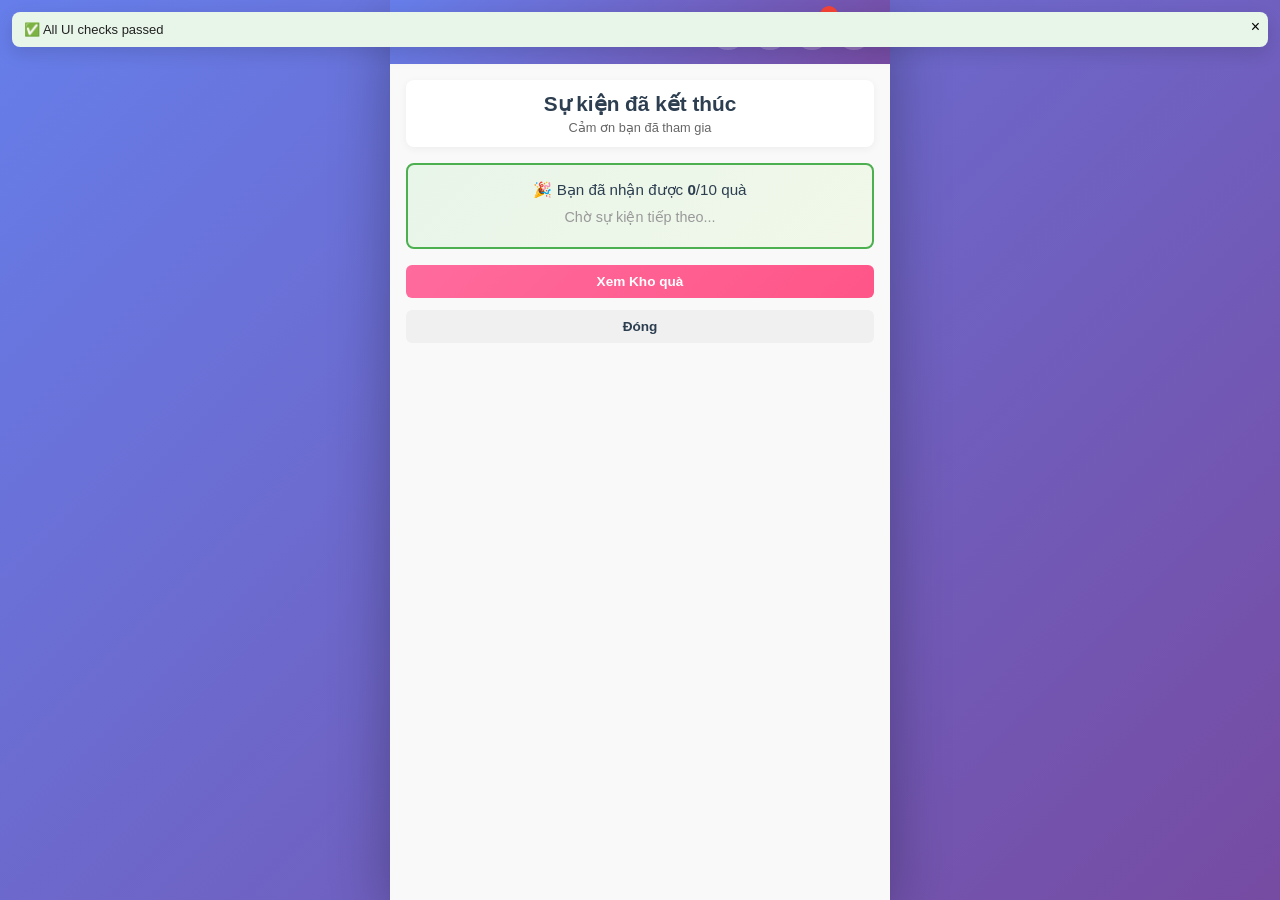
==== index.html @ 705e33f6 "Add files via upload" ====
<!DOCTYPE html>
<html lang="vi">
<head>
    <meta charset="UTF-8">
    <meta name="viewport" content="width=device-width, initial-scale=1.0">
    <title>Sự kiện Điểm danh 10 ngày</title>
    <link rel="stylesheet" href="styles.css">
</head>
<body>
    <div class="app">
        <!-- Header -->
        <header class="header">
            <div class="header-left">
                <h1 class="logo">Điểm danh</h1>
            </div>
            <div class="header-right">
                <button class="btn-icon" id="soundBtn" title="Âm thanh">🔊</button>
                <button class="btn-icon" id="rulesBtn" title="Thể lệ">ℹ️</button>
                <button class="btn-icon" id="inventoryBtn" title="Kho quà">🎁 <span class="badge" id="inventoryCount">0</span></button>
                <button class="btn-icon" id="exitBtn" title="Thoát">✕</button>
            </div>
        </header>

        <!-- Main Content -->
        <main class="main">
            <!-- State: Before Event Started -->
            <div id="beforeEventState" class="event-state hidden">
                <div class="event-header">
                    <h2>Sự kiện Điểm danh 10 ngày</h2>
                    <p>Sắp bắt đầu</p>
                </div>
                <div class="countdown-container">
                    <p class="countdown-label">Sắp bắt đầu sau</p>
                    <div class="countdown-timer" id="countdownBefore">
                        <span class="countdown-part">00</span>:<span class="countdown-part">00</span>:<span class="countdown-part">00</span>
                    </div>
                </div>
                <div class="event-locked">
                    <p>🔒 Sự kiện chưa bắt đầu</p>
                    <button class="btn-secondary" onclick="game.openModal('rulesModal')">Xem thể lệ</button>
                </div>
            </div>

            <!-- State: Event Active -->
            <div id="activeEventState" class="event-state">
                <div class="event-header">
                    <h2>Sự kiện Điểm danh 10 ngày</h2>
                    <p>Hãy điểm danh mỗi ngày</p>
                </div>

                <div class="streak-bar">
                    <span>🔥 Chuỗi liên tiếp: <strong id="streakCount">0</strong> ngày</span>
                </div>

                <div class="check-in-grid" id="checkInGrid">
                    <!-- Day boxes will be generated here -->
                </div>

                <div class="event-countdown">
                    <small>⏳ Sự kiện kết thúc sau: <span id="countdownActive">00:00:00</span></small>
                </div>
            </div>

            <!-- State: Event Ended -->
            <div id="endedEventState" class="event-state hidden">
                <div class="event-header">
                    <h2>Sự kiện đã kết thúc</h2>
                    <p>Cảm ơn bạn đã tham gia</p>
                </div>
                <div class="event-ended-info">
                    <p>🎉 Bạn đã nhận được <strong id="totalClaimed">0</strong>/10 quà</p>
                    <p id="nextEventMessage" style="margin-top: 10px; font-size: 0.9em; color: #999;">Chờ sự kiện tiếp theo...</p>
                </div>
                <div class="modal-actions">
                    <button class="btn-primary" onclick="game.openModal('inventoryModal')">Xem Kho quà</button>
                    <button class="btn-secondary" onclick="game.closeEvent()">Đóng</button>
                </div>
            </div>
        </main>
    </div>

    <!-- Pop-up: Rules / Thể lệ -->
    <div id="rulesModal" class="modal hidden">
        <div class="modal-overlay"></div>
        <div class="modal-content modal-large">
            <button class="modal-close" onclick="game.closeModal('rulesModal')">×</button>
            
            <div class="modal-body">
                <h3>Cách chơi</h3>
                
                <div class="rules-content">
                    <div class="rule-item">
                        <strong>✓ Điểm danh mỗi ngày</strong>
                        <p>Vào lúc quy định, nhấn vào ô quà "Hôm nay" để nhận phần thưởng</p>
                    </div>
                    <div class="rule-item">
                        <strong>🔥 Duy trì chuỗi liên tiếp</strong>
                        <p>Điểm danh liên tiếp để mở khoá quà hôm sau và tăng chuỗi</p>
                    </div>
                    <div class="rule-item">
                        <strong>⭐ Mốc đặc biệt</strong>
                        <p>Ngày 3, 7, 10 có quà đặc biệt. Hãy không bỏ lỡ!</p>
                    </div>
                    <div class="rule-item">
                        <strong>🎁 Hoàn thành sự kiện</strong>
                        <p>Điểm danh đủ 10 ngày để nhận bonus cuối cùng</p>
                    </div>
                    <div class="rule-item">
                        <strong>⏰ Thời gian hợp lệ</strong>
                        <p>Sự kiện kéo dài từ <span id="eventStartTime">--:-- --</span> đến <span id="eventEndTime">--:-- --</span></p>
                    </div>
                </div>

                <div class="modal-actions">
                    <button class="btn-primary" onclick="game.closeModal('rulesModal')">Đóng</button>
                </div>
            </div>
        </div>
    </div>

    <!-- Pop-up: Today's Reward / Quà hôm nay -->
    <div id="todayRewardModal" class="modal hidden">
        <div class="modal-overlay"></div>
        <div class="modal-content">
            <button class="modal-close" onclick="game.closeModal('todayRewardModal')">×</button>
            
            <div class="modal-body">
                <div class="event-banner">Sự kiện Điểm danh 10 ngày</div>
                
                <div class="reward-display">
                    <div class="reward-icon" id="todayRewardIcon">🎁</div>
                    <h3 id="todayRewardName">Quà hôm nay</h3>
                </div>

                <div class="streak-info-modal">
                    <div class="streak-item">
                        <span class="label">Ngày</span>
                        <span class="value" id="modalDayNumber">1</span>/10
                    </div>
                    <div class="streak-item">
                        <span class="label">Chuỗi liên tiếp</span>
                        <span class="value" id="modalStreakDays">0</span> ngày
                    </div>
                </div>

                <p class="reward-hint" id="rewardHint"></p>

                <div class="modal-actions">
                    <button class="btn-primary" id="claimBtn" onclick="game.claimReward()">Nhận quà</button>
                    <button class="btn-secondary" onclick="game.openInventory()">Xem Kho quà</button>
                </div>
            </div>
        </div>
    </div>

    <!-- Pop-up: Locked Day / Ngày khóa -->
    <div id="lockedModal" class="modal hidden">
        <div class="modal-overlay"></div>
        <div class="modal-content modal-small">
            <button class="modal-close" onclick="game.closeModal('lockedModal')">×</button>
            
            <div class="modal-body text-center">
                <div class="locked-icon">🔒</div>
                <h3>Chưa tới ngày</h3>
                <p id="lockedText">Quay lại vào ngày tiếp theo để nhận quà này.</p>
                
                <div class="reward-preview">
                    <p>Preview quà:</p>
                    <div style="font-size: 2em;" id="lockedRewardIcon">🎁</div>
                    <p id="lockedRewardName" style="margin-top: 5px;">---</p>
                </div>

                <div class="modal-actions">
                    <button class="btn-primary" onclick="game.closeModal('lockedModal')">Đóng</button>
                    <button class="btn-secondary" onclick="game.setReminder()">Bật nhắc nhở</button>
                </div>
            </div>
        </div>
    </div>

    <!-- Pop-up: Already Claimed / Đã nhận rồi -->
    <div id="alreadyClaimedModal" class="modal hidden">
        <div class="modal-overlay"></div>
        <div class="modal-content modal-small">
            <button class="modal-close" onclick="game.closeModal('alreadyClaimedModal')">×</button>
            
            <div class="modal-body text-center">
                <div class="success-icon">✓</div>
                <h3>Bạn đã nhận quà này rồi</h3>
                <p id="claimedText">Xem lại trong Kho quà hoặc quay lại điểm danh.</p>

                <div class="modal-actions">
                    <button class="btn-primary" onclick="game.openInventory()">Xem Kho quà</button>
                    <button class="btn-secondary" onclick="game.closeModal('alreadyClaimedModal')">Đóng</button>
                </div>
            </div>
        </div>
    </div>

    <!-- Pop-up: Confirmation / Chúc mừng -->
    <div id="confirmationModal" class="modal hidden">
        <div class="modal-overlay"></div>
        <div class="modal-content modal-small">
            <button class="modal-close" onclick="game.closeModal('confirmationModal')">×</button>
            
            <div class="modal-body text-center">
                <div class="success-icon">✓</div>
                <h3>Chúc mừng!</h3>
                <p>Bạn đã nhận <strong id="confirmRewardName">quà</strong></p>
                
                <div class="confirmation-details">
                    <p>🔥 Chuỗi hiện tại: <strong id="confirmStreakDays">0</strong> ngày</p>
                    <p id="confirmRemaining" style="margin-top: 8px; font-size: 0.9em; color: #666;"></p>
                </div>

                <div class="modal-actions">
                    <button class="btn-primary" onclick="game.closeModal('confirmationModal')">OK</button>
                    <button class="btn-secondary" onclick="game.openInventory()">Xem Kho quà</button>
                </div>
            </div>
        </div>
    </div>

    <!-- Pop-up: Error / Lỗi -->
    <div id="errorModal" class="modal hidden">
        <div class="modal-overlay"></div>
        <div class="modal-content modal-small">
            <button class="modal-close" onclick="game.closeModal('errorModal')">×</button>
            
            <div class="modal-body text-center">
                <div class="error-icon">⚠️</div>
                <h3 id="errorTitle">Lỗi</h3>
                <p id="errorMessage">Đã xảy ra lỗi. Vui lòng thử lại.</p>

                <div class="modal-actions">
                    <button class="btn-primary" id="errorRetryBtn" onclick="game.retryLastAction()">Thử lại</button>
                    <button class="btn-secondary" onclick="game.closeModal('errorModal')">Đóng</button>
                </div>
            </div>
        </div>
    </div>

    <!-- Pop-up: Inventory / Kho quà -->
    <div id="inventoryModal" class="modal hidden">
        <div class="modal-overlay"></div>
        <div class="modal-content modal-large">
            <button class="modal-close" onclick="game.closeModal('inventoryModal')">×</button>
            
            <div class="modal-body">
                <h3>Kho quà</h3>
                
                <div class="inventory-container" id="inventoryContainer">
                    <!-- Items will be generated here -->
                </div>

                <div class="modal-actions">
                    <button class="btn-primary" onclick="game.closeModal('inventoryModal')">Quay lại</button>
                </div>
            </div>
        </div>
    </div>

    <script src="script.js"></script>
</body>
</html>
---- styles.css ----
:root {
    --primary: #ff6b9d;
    --secondary: #ffc75f;
    --success: #4caf50;
    --error: #f44336;
    --dark: #2c3e50;
    --light: #ecf0f1;
    --border-radius: 8px;
    --transition: all 0.3s ease;
}

* {
    margin: 0;
    padding: 0;
    box-sizing: border-box;
}

html, body {
    width: 100%;
    height: 100%;
}

body {
    font-family: -apple-system, BlinkMacSystemFont, 'Segoe UI', Roboto, Oxygen, Ubuntu, Cantarell, sans-serif;
    background: linear-gradient(135deg, #667eea 0%, #764ba2 100%);
    display: flex;
    align-items: flex-start;
    justify-content: center;
    color: var(--dark);
    overflow-x: hidden;
}

.app {
    width: 100%;
    max-width: 100%;
    background: white;
    display: flex;
    flex-direction: column;
    min-height: 100vh;
}

/* ===== HEADER ===== */
.header {
    background: linear-gradient(135deg, #667eea 0%, #764ba2 100%);
    color: white;
    padding: 12px 12px;
    display: flex;
    justify-content: space-between;
    align-items: center;
    gap: 4px;
    flex-wrap: wrap;
}

.header-left h1 {
    font-size: 1.1em;
    font-weight: 700;
    white-space: nowrap;
}

.header-right {
    display: flex;
    gap: 6px;
    align-items: center;
}

.btn-icon {
    background: rgba(255, 255, 255, 0.2);
    border: none;
    color: white;
    width: 34px;
    height: 34px;
    border-radius: 50%;
    cursor: pointer;
    font-size: 0.9em;
    display: flex;
    align-items: center;
    justify-content: center;
    transition: var(--transition);
    position: relative;
    flex-shrink: 0;
}

.btn-icon:active {
    background: rgba(255, 255, 255, 0.35);
    transform: scale(0.95);
}

.badge {
    position: absolute;
    top: -8px;
    right: -8px;
    background: var(--error);
    color: white;
    border-radius: 50%;
    width: 18px;
    height: 18px;
    display: flex;
    align-items: center;
    justify-content: center;
    font-size: 0.6em;
    font-weight: bold;
}

/* ===== MAIN CONTENT ===== */
.main {
    flex: 1;
    padding: 12px 10px;
    overflow-y: auto;
    background: #f9f9f9;
}

.event-state {
    animation: slideIn 0.4s ease;
}

.event-state.hidden {
    display: none !important;
}

/* ===== EVENT HEADER ===== */
.event-header {
    text-align: center;
    margin-bottom: 12px;
    background: white;
    padding: 12px;
    border-radius: var(--border-radius);
    box-shadow: 0 2px 8px rgba(0, 0, 0, 0.05);
}

.event-header h2 {
    font-size: 1.15em;
    margin-bottom: 4px;
    color: var(--dark);
    font-weight: 700;
}

.event-header p {
    color: #666;
    font-size: 0.8em;
}

/* ===== COUNTDOWN ===== */
.countdown-container {
    background: linear-gradient(135deg, #667eea15, #764ba215);
    border-radius: var(--border-radius);
    padding: 16px 12px;
    margin: 12px 0;
    border: 1px solid rgba(102, 126, 234, 0.2);
}

.countdown-label {
    color: #666;
    margin-bottom: 6px;
    font-size: 0.8em;
    display: block;
}

.countdown-timer {
    font-size: 1.8em;
    font-weight: bold;
    color: var(--primary);
    letter-spacing: 2px;
    font-family: 'Courier New', monospace;
    text-align: center;
}

.countdown-part {
    display: inline-block;
    min-width: 1em;
}

.event-locked {
    background: #fffaee;
    border: 2px solid #ffb347;
    border-radius: var(--border-radius);
    padding: 14px;
    margin-top: 12px;
    text-align: center;
}

.event-locked p {
    margin-bottom: 8px;
    color: var(--dark);
    font-size: 0.9em;
    font-weight: 500;
}

/* ===== STREAK BAR ===== */
.streak-bar {
    background: linear-gradient(90deg, var(--secondary), #ffb347);
    color: white;
    padding: 10px 12px;
    border-radius: var(--border-radius);
    text-align: center;
    font-weight: 600;
    margin-bottom: 12px;
    font-size: 0.85em;
    box-shadow: 0 2px 8px rgba(255, 107, 157, 0.2);
}

.streak-bar span {
    display: block;
}

.streak-bar strong {
    font-size: 1.3em;
}

/* ===== CHECK-IN GRID ===== */
.check-in-grid {
    display: grid;
    grid-template-columns: repeat(5, 1fr);
    gap: 6px;
    margin-bottom: 12px;
    background: white;
    padding: 10px;
    border-radius: var(--border-radius);
    box-shadow: 0 2px 8px rgba(0, 0, 0, 0.05);
}

.day-box {
    aspect-ratio: 1;
    background: #f8f9fa;
    border: 2px solid #e9ecef;
    border-radius: 6px;
    display: flex;
    align-items: center;
    justify-content: center;
    flex-direction: column;
    cursor: pointer;
    transition: var(--transition);
    position: relative;
    font-size: 1.3em;
    min-height: 50px;
}

.day-box:active:not(.locked) {
    transform: scale(0.95);
    background-color: #f0f0f0;
}

.day-box.locked {
    opacity: 0.5;
    cursor: not-allowed;
    background: #f5f5f5;
}

.day-box.locked::before {
    content: '🔒';
    position: absolute;
    font-size: 0.9em;
    top: 2px;
    right: 2px;
}

.day-box.claimed {
    background: linear-gradient(135deg, #e8f5e9, #f1f8e9);
    border-color: var(--success);
}

.day-box.claimed::after {
    content: '✓';
    position: absolute;
    top: -6px;
    right: -6px;
    background: var(--success);
    color: white;
    width: 22px;
    height: 22px;
    border-radius: 50%;
    display: flex;
    align-items: center;
    justify-content: center;
    font-weight: bold;
    font-size: 0.9em;
    animation: successBounce 0.5s cubic-bezier(0.68, -0.55, 0.265, 1.55);
}

.day-box.today {
    background: linear-gradient(135deg, #fce7f3, #f0e7ff);
    border: 2px solid var(--primary);
    box-shadow: 0 0 15px rgba(255, 107, 157, 0.3);
    animation: todayPulse 2s ease-in-out infinite;
}

.day-box.milestone {
    border-color: var(--secondary);
}

.day-box.milestone::before {
    content: '⭐';
    position: absolute;
    top: -4px;
    left: -4px;
    font-size: 0.95em;
}

.day-label {
    font-size: 0.55em;
    color: #999;
    margin-top: 2px;
    font-weight: 600;
}

/* ===== EVENT COUNTDOWN ===== */
.event-countdown {
    text-align: center;
    color: var(--primary);
    font-weight: 600;
    margin-top: 8px;
    font-size: 0.8em;
    padding: 6px 8px;
    background: white;
    border-radius: var(--border-radius);
    box-shadow: 0 2px 4px rgba(0, 0, 0, 0.05);
}

/* ===== EVENT ENDED ===== */
.event-ended-info {
    background: linear-gradient(135deg, #e8f5e9, #f1f8e9);
    border: 2px solid var(--success);
    border-radius: var(--border-radius);
    padding: 16px;
    text-align: center;
    margin: 16px 0;
}

.event-ended-info p {
    font-size: 0.95em;
    color: var(--dark);
    margin-bottom: 6px;
}

/* ===== MODALS ===== */
.modal {
    position: fixed;
    top: 0;
    left: 0;
    width: 100%;
    height: 100%;
    display: flex;
    align-items: flex-end;
    justify-content: center;
    z-index: 1000;
}

.modal.hidden {
    display: none !important;
}

.modal-overlay {
    position: fixed;
    top: 0;
    left: 0;
    width: 100%;
    height: 100%;
    background: rgba(0, 0, 0, 0.5);
    cursor: pointer;
}

.modal-content {
    position: relative;
    background: white;
    border-radius: 16px 16px 0 0;
    max-height: 90vh;
    overflow-y: auto;
    animation: slideUp 0.3s ease;
    width: 100%;
    max-width: 100%;
}

.modal-content.modal-small {
    max-height: 80vh;
}

.modal-content.modal-large {
    max-height: 90vh;
}

.modal-close {
    position: absolute;
    top: 12px;
    right: 12px;
    background: rgba(0, 0, 0, 0.05);
    border: none;
    font-size: 1.4em;
    cursor: pointer;
    color: #999;
    width: 30px;
    height: 30px;
    display: flex;
    align-items: center;
    justify-content: center;
    transition: var(--transition);
    border-radius: 50%;
}

.modal-close:active {
    background: rgba(0, 0, 0, 0.15);
}

.modal-body {
    padding: 18px 14px 14px;
}

.event-banner {
    background: linear-gradient(135deg, #667eea, #764ba2);
    color: white;
    padding: 8px;
    border-radius: 6px;
    text-align: center;
    font-weight: 600;
    margin-bottom: 12px;
    font-size: 0.8em;
}

/* ===== REWARD DISPLAY ===== */
.reward-display {
    text-align: center;
    padding: 16px 0;
}

.reward-icon {
    font-size: 3em;
    margin-bottom: 8px;
    animation: popIn 0.5s cubic-bezier(0.68, -0.55, 0.265, 1.55);
}

.reward-display h3 {
    font-size: 1.1em;
    color: var(--dark);
    margin-bottom: 8px;
    font-weight: 700;
}

.reward-hint {
    font-size: 0.8em;
    color: #666;
    margin: 8px 0;
    line-height: 1.4;
}

/* ===== STREAK INFO MODAL ===== */
.streak-info-modal {
    display: grid;
    grid-template-columns: 1fr 1fr;
    gap: 8px;
    background: #f8f9fa;
    border-radius: var(--border-radius);
    padding: 12px;
    margin-bottom: 12px;
}

.streak-item {
    text-align: center;
}

.streak-item .label {
    display: block;
    color: #999;
    font-size: 0.75em;
    margin-bottom: 4px;
}

.streak-item .value {
    display: block;
    font-size: 1.3em;
    font-weight: bold;
    color: var(--primary);
}

/* ===== BUTTONS ===== */
.btn-primary, .btn-secondary {
    padding: 9px 14px;
    border: none;
    border-radius: 6px;
    font-size: 0.85em;
    font-weight: 600;
    cursor: pointer;
    transition: var(--transition);
    width: 100%;
}

.btn-primary {
    background: linear-gradient(135deg, var(--primary), #ff5588);
    color: white;
    margin-bottom: 6px;
}

.btn-primary:active:not(:disabled) {
    transform: scale(0.98);
}

.btn-primary:disabled {
    opacity: 0.6;
    cursor: not-allowed;
}

.btn-secondary {
    background: #f0f0f0;
    color: var(--dark);
}

.btn-secondary:active {
    background: #e0e0e0;
}

/* ===== MODAL ACTIONS ===== */
.modal-actions {
    display: flex;
    flex-direction: column;
    gap: 6px;
    margin-top: 12px;
}

.modal-actions button {
    width: 100%;
}

/* ===== ICONS ===== */
.success-icon, .error-icon, .locked-icon {
    font-size: 2.5em;
    margin-bottom: 8px;
    animation: popIn 0.5s cubic-bezier(0.68, -0.55, 0.265, 1.55);
}

.text-center {
    text-align: center;
}

/* ===== REWARD PREVIEW ===== */
.reward-preview {
    background: #f8f9fa;
    border-radius: var(--border-radius);
    padding: 12px;
    margin: 12px 0;
}

.reward-preview p {
    color: #666;
    font-size: 0.8em;
}

/* ===== CONFIRMATION ===== */
.confirmation-details {
    background: #f8f9fa;
    border-radius: var(--border-radius);
    padding: 10px;
    margin: 10px 0;
}

.confirmation-details p {
    margin: 4px 0;
    color: var(--dark);
    font-size: 0.9em;
}

/* ===== RULES ===== */
.rules-content {
    background: #f8f9fa;
    border-radius: var(--border-radius);
    padding: 12px;
    margin: 12px 0;
}

.rule-item {
    margin-bottom: 10px;
    padding-bottom: 8px;
    border-bottom: 1px solid #e9ecef;
}

.rule-item:last-child {
    margin-bottom: 0;
    border-bottom: none;
}

.rule-item strong {
    color: var(--primary);
    display: block;
    margin-bottom: 4px;
    font-size: 0.9em;
}

.rule-item p {
    font-size: 0.8em;
    color: #666;
    line-height: 1.4;
}

/* ===== INVENTORY ===== */
.inventory-container {
    background: #f8f9fa;
    border-radius: var(--border-radius);
    padding: 12px;
    min-height: 80px;
}

.inventory-empty {
    text-align: center;
    color: #999;
    padding: 20px 10px;
    font-size: 0.9em;
}

.inventory-list {
    display: flex;
    flex-direction: column;
    gap: 8px;
}

.inventory-item {
    background: white;
    border: 1px solid #e9ecef;
    border-radius: 6px;
    padding: 10px;
    display: flex;
    gap: 10px;
    align-items: center;
}

.inventory-item-icon {
    font-size: 1.8em;
    min-width: 36px;
    text-align: center;
}

.inventory-item-info {
    flex: 1;
    min-width: 0;
}

.inventory-item-name {
    font-weight: 600;
    color: var(--dark);
    margin-bottom: 2px;
    font-size: 0.9em;
}

.inventory-item-time {
    font-size: 0.75em;
    color: #999;
}

/* ===== ANIMATIONS ===== */
@keyframes slideIn {
    from {
        opacity: 0;
        transform: translateY(20px);
    }
    to {
        opacity: 1;
        transform: translateY(0);
    }
}

@keyframes slideUp {
    from {
        transform: translateY(100%);
    }
    to {
        transform: translateY(0);
    }
}

@keyframes popIn {
    0% {
        transform: scale(0.3) rotateZ(-45deg);
        opacity: 0;
    }
    50% {
        transform: scale(1.1);
    }
    100% {
        transform: scale(1) rotateZ(0);
        opacity: 1;
    }
}

@keyframes successBounce {
    0%, 100% {
        transform: scale(0);
    }
    50% {
        transform: scale(1.2);
    }
}

@keyframes todayPulse {
    0%, 100% {
        box-shadow: 0 0 15px rgba(255, 107, 157, 0.3);
    }
    50% {
        box-shadow: 0 0 25px rgba(255, 107, 157, 0.6);
    }
}

/* ===== TABLET & DESKTOP ===== */
@media (min-width: 600px) {
    .modal-content {
        border-radius: 16px;
        max-width: 90%;
        align-self: center;
    }

    .modal {
        align-items: center;
    }
}

@media (min-width: 768px) {
    .app {
        max-width: 500px;
        border-radius: 20px;
        box-shadow: 0 20px 60px rgba(0, 0, 0, 0.3);
    }

    body {
        align-items: center;
    }

    .header {
        padding: 14px 18px;
    }

    .header-left h1 {
        font-size: 1.3em;
    }

    .btn-icon {
        width: 36px;
        height: 36px;
        font-size: 0.95em;
    }

    .main {
        padding: 16px;
    }

    .event-header {
        margin-bottom: 16px;
    }

    .event-header h2 {
        font-size: 1.3em;
    }

    .countdown-container {
        padding: 20px 16px;
    }

    .countdown-timer {
        font-size: 2em;
    }

    .check-in-grid {
        gap: 10px;
        padding: 12px;
    }

    .day-box {
        font-size: 1.5em;
    }
}
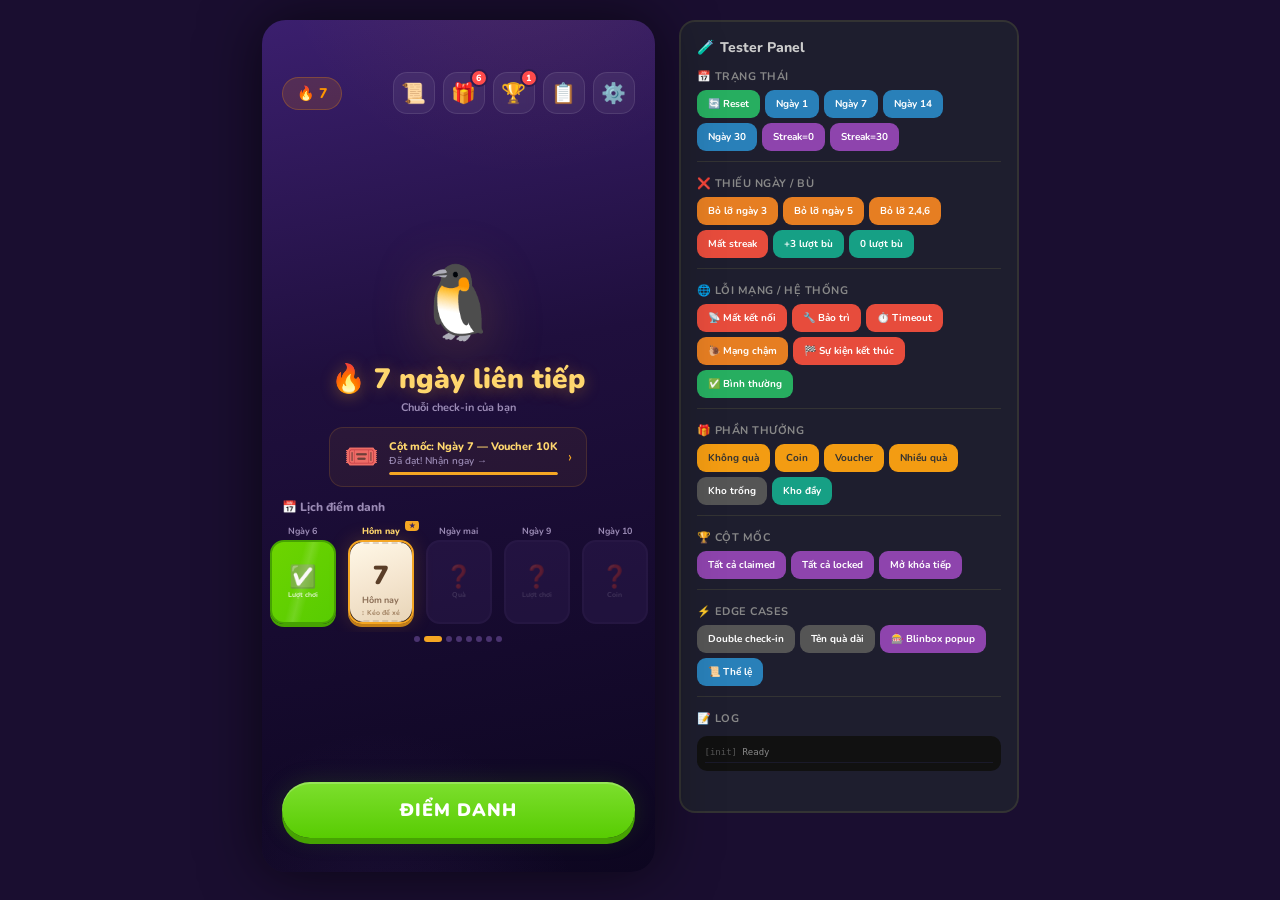
==== commit cc5c9767: "Update index.html" ====
--- a/index.html
+++ b/index.html
@@ -1,265 +1,678 @@
 <!DOCTYPE html>
 <html lang="vi">
 <head>
-    <meta charset="UTF-8">
-    <meta name="viewport" content="width=device-width, initial-scale=1.0">
-    <title>Sự kiện Điểm danh 10 ngày</title>
-    <link rel="stylesheet" href="styles.css">
+<meta charset="UTF-8">
+<meta name="viewport" content="width=device-width, initial-scale=1.0, maximum-scale=1.0, user-scalable=no">
+<title>LynkiD - Daily Check-in</title>
+<style>
+@import url('https://fonts.googleapis.com/css2?family=Nunito:wght@400;600;700;800;900&display=swap');
+*{margin:0;padding:0;box-sizing:border-box;}
+:root{
+  --gold:#F5A623;--gold-l:#FFD76E;--gold-d:#C47F17;
+  --pur:#7B4FBF;--pur-l:#A87FE0;--pur-d:#5A3590;
+  --grn:#58CC02;--grn-d:#46a302;
+  --red:#FF4B4B;--blu:#1CB0F6;--org:#FF9600;
+  --bg:#2D1B4E;--bg2:#3A2560;--bg3:#4A3370;
+  --cbg:#F0E6FF;--cbg2:#E8D8F8;
+  --td:#3A2560;--tl:#fff;--dim:#9B8BB5;
+}
+body{font-family:'Nunito',sans-serif;background:#1a0e30;color:var(--tl);overflow:auto;user-select:none;-webkit-user-select:none;}
+.layout{display:flex;gap:24px;padding:20px;justify-content:center;align-items:flex-start;min-height:100vh;}
+
+/* ===== PHONE ===== */
+.phone{width:393px;height:852px;flex-shrink:0;position:relative;overflow:hidden;display:flex;flex-direction:column;border-radius:24px;box-shadow:0 0 60px rgba(0,0,0,.6);}
+
+/* Animated BG */
+.phone-bg{position:absolute;inset:0;z-index:0;background:linear-gradient(170deg,#3b1f6e 0%,#1f0f3d 40%,#0d0620 100%);}
+.phone-bg::before{content:'';position:absolute;top:-40%;right:-30%;width:500px;height:500px;border-radius:50%;background:radial-gradient(circle,rgba(245,166,35,.08) 0%,transparent 70%);animation:bgOrb 8s ease-in-out infinite;}
+.phone-bg::after{content:'';position:absolute;bottom:-30%;left:-20%;width:400px;height:400px;border-radius:50%;background:radial-gradient(circle,rgba(123,79,191,.1) 0%,transparent 70%);animation:bgOrb 10s ease-in-out infinite reverse;}
+@keyframes bgOrb{0%,100%{transform:translate(0,0) scale(1);}50%{transform:translate(30px,-20px) scale(1.1);}}
+.bg-stars{position:absolute;inset:0;pointer-events:none;overflow:hidden;}
+.bg-star{position:absolute;width:3px;height:3px;border-radius:50%;background:#fff;opacity:0;animation:twinkle 3s ease-in-out infinite;}
+@keyframes twinkle{0%,100%{opacity:0;transform:scale(.5);}50%{opacity:.4;transform:scale(1);}}
+
+/* Header */
+.hdr{padding:52px 20px 10px;display:flex;align-items:center;justify-content:space-between;flex-shrink:0;position:relative;z-index:10;}
+.hdr-streak{display:flex;align-items:center;gap:5px;padding:6px 14px;border-radius:20px;font-weight:800;font-size:14px;background:rgba(255,150,0,.15);color:var(--org);border:1.5px solid rgba(255,150,0,.25);cursor:pointer;transition:transform .15s;}
+.hdr-streak:active{transform:scale(.9);}
+.hdr-icons{display:flex;gap:8px;}
+.hdr-ic{width:42px;height:42px;border-radius:14px;display:flex;align-items:center;justify-content:center;font-size:20px;cursor:pointer;position:relative;transition:transform .15s;background:rgba(255,255,255,.06);border:1.5px solid rgba(255,255,255,.1);backdrop-filter:blur(4px);}
+.hdr-ic:active{transform:scale(.85);}
+.hdr-ic .dot{position:absolute;top:-4px;right:-4px;min-width:18px;height:18px;border-radius:9px;background:var(--red);font-size:9px;font-weight:800;display:flex;align-items:center;justify-content:center;padding:0 4px;border:2px solid var(--bg);}
+
+/* Lobby */
+.lobby{flex:1;display:flex;flex-direction:column;align-items:center;position:relative;z-index:1;padding:0 0 4px;justify-content:center;}
+
+/* Mascot */
+.mascot-wrap{text-align:center;margin-bottom:8px;cursor:pointer;position:relative;}
+.mascot-wrap:active .mascot-ch{transform:scale(.88);}
+.mascot-ch{font-size:72px;transition:transform .2s;filter:drop-shadow(0 12px 30px rgba(245,166,35,.25));animation:mBob 3s ease-in-out infinite;}
+@keyframes mBob{0%,100%{transform:translateY(0) rotate(-1deg);}50%{transform:translateY(-10px) rotate(1deg);}}
+.mascot-ch.happy{animation:mHappy .6s ease-out!important;}
+@keyframes mHappy{0%{transform:scale(1);}30%{transform:scale(1.3) rotate(8deg);}60%{transform:scale(1.1) rotate(-4deg);}100%{transform:scale(1);}}
+.mascot-bub{position:absolute;top:-8px;right:-24px;background:#fff;color:var(--td);padding:6px 12px;border-radius:12px;font-size:11px;font-weight:700;box-shadow:0 4px 16px rgba(0,0,0,.2);opacity:0;transform:scale(.5) translateY(8px);transition:all .3s cubic-bezier(.34,1.56,.64,1);pointer-events:none;white-space:nowrap;}
+.mascot-bub.show{opacity:1;transform:scale(1) translateY(0);}
+.mascot-bub::after{content:'';position:absolute;bottom:-5px;left:18px;width:10px;height:10px;background:#fff;transform:rotate(45deg);border-radius:2px;}
+
+/* Streak display */
+.streak-display{text-align:center;margin-bottom:12px;}
+.streak-big{font-size:28px;font-weight:900;color:var(--gold-l);text-shadow:0 2px 16px rgba(245,166,35,.35);}
+.streak-sub{font-size:11px;color:var(--dim);font-weight:700;margin-top:2px;}
+
+/* Next milestone bar */
+.next-ms{margin:0 20px 12px;padding:10px 14px;border-radius:14px;display:flex;align-items:center;gap:10px;background:rgba(245,166,35,.06);border:1.5px solid rgba(245,166,35,.15);cursor:pointer;transition:all .2s;}
+.next-ms:active{transform:scale(.97);}
+.next-ms .nm-ic{font-size:28px;}
+.next-ms .nm-info{flex:1;}
+.next-ms .nm-t{font-size:11px;font-weight:800;color:var(--gold-l);}
+.next-ms .nm-s{font-size:10px;color:var(--dim);font-weight:600;}
+.next-ms .nm-bar{height:3px;background:var(--bg3);border-radius:3px;margin-top:4px;overflow:hidden;}
+.next-ms .nm-fill{height:100%;background:var(--gold);border-radius:3px;transition:width .5s;}
+.next-ms .nm-arr{font-size:16px;color:var(--gold);animation:arrP 1.5s ease-in-out infinite;}
+@keyframes arrP{0%,100%{transform:translateX(0);opacity:.5;}50%{transform:translateX(4px);opacity:1;}}
+
+/* ===== CALENDAR STRIP ===== */
+.strip-area{width:100%;flex-shrink:0;position:relative;z-index:1;}
+.strip-label{margin:0 20px 6px;font-size:12px;font-weight:800;color:var(--dim);display:flex;align-items:center;gap:6px;}
+.strip{display:flex;gap:6px;overflow-x:scroll;scroll-snap-type:x proximity;padding:4px 20px 8px;scrollbar-width:none;cursor:grab;}
+.strip:active{cursor:grabbing;}
+.strip::-webkit-scrollbar{display:none;}
+.strip-dots{display:flex;justify-content:center;gap:4px;margin:4px 0 0;}
+.s-dot{width:6px;height:6px;border-radius:50%;background:var(--bg3);transition:all .3s;}
+.s-dot.on{width:18px;border-radius:3px;background:var(--gold);}
+
+/* Day card */
+.dc{flex:0 0 72px;display:flex;flex-direction:column;align-items:center;position:relative;scroll-snap-align:center;transition:transform .15s;}
+.dc:active{transform:scale(.9);}
+.dc-lbl{font-size:9px;font-weight:700;color:var(--dim);margin-bottom:3px;}
+.dc-lbl.today{color:var(--gold-l);font-weight:800;}
+.dc-body{width:66px;height:84px;border-radius:14px;display:flex;flex-direction:column;align-items:center;justify-content:center;position:relative;overflow:hidden;transition:all .3s;}
+.dc-ico{font-size:22px;line-height:1;}
+.dc-rw{font-size:7px;font-weight:700;margin-top:2px;max-width:58px;text-align:center;white-space:nowrap;overflow:hidden;text-overflow:ellipsis;}
+.dc .ms-star{position:absolute;top:-5px;right:-2px;font-size:7px;background:var(--gold);color:var(--td);border-radius:4px;padding:1px 4px;font-weight:900;z-index:3;}
+
+/* States */
+.dc.checked .dc-body{background:linear-gradient(135deg,#6DD400,var(--grn));border:2.5px solid var(--grn-d);box-shadow:0 3px 0 var(--grn-d);}
+.dc.checked .dc-body::after{content:'';position:absolute;inset:0;background:linear-gradient(105deg,transparent 40%,rgba(255,255,255,.12) 50%,transparent 60%);animation:shim 3s ease-in-out infinite;}
+@keyframes shim{0%{transform:translateX(-100%);}100%{transform:translateX(100%);}}
+.dc.checked .dc-rw{color:rgba(255,255,255,.8);}
+
+.dc.today .dc-body{background:linear-gradient(135deg,#3d2415,#2c1810);border:2.5px solid var(--gold);box-shadow:0 3px 0 var(--gold-d),0 0 20px rgba(245,166,35,.2);animation:tPulse 2s ease-in-out infinite;}
+@keyframes tPulse{0%,100%{box-shadow:0 3px 0 var(--gold-d),0 0 14px rgba(245,166,35,.15);}50%{box-shadow:0 3px 0 var(--gold-d),0 0 26px rgba(245,166,35,.35);}}
+
+.dc.future .dc-body{background:var(--bg2);border:2.5px solid var(--bg3);opacity:.3;}
+.dc.future .dc-rw{color:var(--dim);}
+
+/* Missed day — red tint, tappable */
+.dc.missed .dc-body{background:linear-gradient(135deg,#3d1520,#2c1018);border:2.5px solid var(--red);opacity:.7;box-shadow:0 3px 0 #8b1a1a;}
+.dc.missed .dc-rw{color:rgba(255,255,255,.6);}
+.dc.missed .dc-lbl{color:var(--red);}
+
+/* Tear page */
+.tear-page{position:absolute;inset:0;border-radius:14px;z-index:5;background:linear-gradient(160deg,#FFF8E7,#F5E6D0,#E8D5B8);display:flex;flex-direction:column;align-items:center;justify-content:center;transform-origin:top center;cursor:grab;box-shadow:0 4px 12px rgba(0,0,0,.25),inset 0 1px 0 rgba(255,255,255,.5);transition:transform .1s linear,opacity .1s linear;}
+.tear-page:active{cursor:grabbing;}
+.tear-page::before{content:'';position:absolute;top:0;left:8%;right:8%;height:2px;border-top:2px dashed rgba(90,62,40,.2);}
+.tear-page::after{content:'';position:absolute;bottom:0;left:8%;right:8%;height:2px;border-bottom:2px dashed rgba(90,62,40,.15);}
+.tear-day{font-size:26px;font-weight:900;color:#5a3e28;}
+.tear-sub{font-size:9px;font-weight:700;color:#8a6d55;margin-top:1px;}
+.tear-hint{position:absolute;bottom:5px;font-size:7px;color:#a08060;font-weight:700;animation:hp 1.5s ease-in-out infinite;}
+@keyframes hp{0%,100%{opacity:.3;transform:translateY(0);}50%{opacity:1;transform:translateY(-2px);}}
+.tear-page.tearing{transition:transform .5s cubic-bezier(.4,0,.2,1),opacity .4s ease-out;transform:perspective(400px) rotateX(-120deg) translateY(40px) scale(.6);opacity:0;pointer-events:none;}
+.dc.today .reveal{display:flex;flex-direction:column;align-items:center;justify-content:center;opacity:0;transition:opacity .4s .2s;}
+.dc.today.torn .reveal{opacity:1;}
+.dc.today.torn .dc-body{background:linear-gradient(135deg,#6DD400,var(--grn));border-color:var(--grn-d);box-shadow:0 3px 0 var(--grn-d);}
+
+/* Bottom */
+.bot{flex-shrink:0;padding:6px 20px 34px;position:relative;z-index:1;}
+.ok-btn{width:100%;padding:16px;border:none;border-radius:50px;font-family:'Nunito',sans-serif;font-size:18px;font-weight:900;color:#fff;cursor:pointer;letter-spacing:1px;text-transform:uppercase;background:linear-gradient(180deg,#7ddf2e,var(--grn));box-shadow:0 6px 0 var(--grn-d),0 0 24px rgba(88,204,2,.15),inset 0 2px 0 rgba(255,255,255,.2);transition:all .15s;}
+.ok-btn:active{transform:translateY(4px);box-shadow:0 2px 0 var(--grn-d);}
+.ok-btn.done{background:linear-gradient(180deg,#4A3370,#2D1B4E);box-shadow:0 6px 0 #1a0e30;color:var(--dim);cursor:default;}
+
+/* ===== GAME POPUPS ===== */
+.ov{display:none;position:absolute;inset:0;z-index:200;background:rgba(10,5,20,.82);align-items:center;justify-content:center;backdrop-filter:blur(6px);}
+.ov.show{display:flex;}
+.gf{width:330px;position:relative;animation:gfIn .4s cubic-bezier(.34,1.56,.64,1);}
+@keyframes gfIn{0%{transform:scale(.5) translateY(30px);opacity:0;}100%{transform:scale(1) translateY(0);opacity:1;}}
+.gf-bdr{border:4px solid var(--gold);border-radius:22px;box-shadow:0 0 0 3px var(--gold-d),0 8px 32px rgba(0,0,0,.5),inset 0 0 0 2px var(--gold-l);overflow:hidden;}
+.gf-inn{background:linear-gradient(180deg,var(--pur) 0%,var(--pur-d) 6%,var(--cbg) 6%,var(--cbg) 100%);}
+.gf-ttl{text-align:center;padding:10px 16px 8px;font-size:15px;font-weight:900;color:var(--tl);text-shadow:0 2px 4px rgba(0,0,0,.3);}
+.gf-body{background:var(--cbg);margin:0 8px 8px;border-radius:14px;padding:18px 14px;border:2px solid var(--cbg2);color:var(--td);text-align:center;position:relative;overflow:hidden;}
+.gf-x{position:absolute;bottom:-18px;left:50%;transform:translateX(-50%);width:36px;height:36px;border-radius:50%;background:var(--red);border:3px solid #cc3333;display:flex;align-items:center;justify-content:center;font-size:16px;font-weight:900;color:#fff;cursor:pointer;box-shadow:0 3px 0 #aa2222;z-index:5;transition:transform .15s;}
+.gf-x:active{transform:translateX(-50%) translateY(2px);}
+.gf-top{position:absolute;top:-36px;left:50%;transform:translateX(-50%);font-size:52px;z-index:5;filter:drop-shadow(0 4px 12px rgba(245,166,35,.4));animation:topBob 2s ease-in-out infinite;}
+@keyframes topBob{0%,100%{transform:translateX(-50%) translateY(0);}50%{transform:translateX(-50%) translateY(-4px);}}
+.gb{width:100%;padding:11px;border:none;border-radius:12px;font-family:'Nunito',sans-serif;font-size:13px;font-weight:800;cursor:pointer;color:#fff;margin-top:7px;text-transform:uppercase;transition:all .15s;letter-spacing:.5px;}
+.gb:active{transform:translateY(2px);box-shadow:none!important;}
+.gb.gold{background:linear-gradient(180deg,var(--gold-l),var(--gold));color:var(--td);box-shadow:0 4px 0 var(--gold-d);}
+.gb.pur{background:linear-gradient(180deg,var(--pur-l),var(--pur));box-shadow:0 4px 0 var(--pur-d);}
+.gb.grn{background:linear-gradient(180deg,#7ddf2e,var(--grn));box-shadow:0 4px 0 var(--grn-d);}
+.gb.ghost{background:transparent;box-shadow:none;color:var(--pur);font-size:11px;text-transform:none;margin-top:3px;}
+.rr{display:flex;align-items:center;gap:10px;padding:9px;background:rgba(123,79,191,.06);border-radius:10px;margin-bottom:5px;text-align:left;}
+.rr .ri{font-size:26px;flex-shrink:0;}
+.rr .rt{flex:1;}
+.rr .ra{font-size:13px;font-weight:800;color:var(--td);}
+.rr .ry{font-size:9px;color:var(--pur);font-weight:600;}
+.rr .rx{font-size:8px;color:#999;font-weight:600;}
+/* Vault */
+.vs{display:flex;gap:5px;margin-bottom:10px;padding:10px;background:rgba(123,79,191,.05);border-radius:12px;border:1.5px solid var(--cbg2);}
+.vs-i{flex:1;text-align:center;padding:6px 3px;}
+.vs-i+.vs-i{border-left:1.5px solid var(--cbg2);}
+.vs-i .vn{font-size:16px;font-weight:900;}
+.vs-i .vl{font-size:7px;font-weight:700;color:var(--pur);text-transform:uppercase;margin-top:1px;display:flex;align-items:center;justify-content:center;gap:2px;}
+.vs-i:nth-child(1) .vn{color:var(--gold-d);}
+.vs-i:nth-child(2) .vn{color:var(--pur);}
+.vs-i:nth-child(3) .vn{color:var(--blu);}
+.vsc{max-height:280px;overflow-y:auto;scrollbar-width:thin;scrollbar-color:var(--cbg2) transparent;}
+.vsc::-webkit-scrollbar{width:3px;}
+.vsc::-webkit-scrollbar-thumb{background:var(--cbg2);border-radius:3px;}
+/* Vault item card */
+.vi{display:flex;align-items:center;gap:10px;padding:10px 12px;margin-bottom:6px;background:#fff;border-radius:12px;border:1.5px solid #eee;box-shadow:0 1px 4px rgba(0,0,0,.04);position:relative;}
+.vi::before{content:'';position:absolute;left:0;top:0;bottom:0;width:4px;border-radius:12px 0 0 12px;}
+.vi.coin::before{background:var(--gold);}
+.vi.voucher::before{background:var(--grn);}
+.vi.game::before{background:var(--red);}
+.vi-ic{width:36px;height:36px;border-radius:10px;display:flex;align-items:center;justify-content:center;font-size:20px;background:#f5f5f5;flex-shrink:0;}
+.vi-info{flex:1;min-width:0;}
+.vi-name{font-size:13px;font-weight:800;color:var(--td);white-space:nowrap;overflow:hidden;text-overflow:ellipsis;}
+.vi-desc{font-size:9px;color:#888;font-weight:600;}
+.vi-tag{display:inline-block;padding:1px 6px;border-radius:4px;font-size:8px;font-weight:800;margin-top:2px;text-transform:uppercase;}
+.vi-tag.coin{background:rgba(245,166,35,.12);color:var(--gold-d);}
+.vi-tag.voucher{background:rgba(123,79,191,.1);color:var(--pur);}
+.vi-tag.game{background:rgba(255,75,75,.1);color:var(--red);}
+.vi-act{padding:5px 10px;border:none;border-radius:8px;font-family:'Nunito',sans-serif;font-size:9px;font-weight:800;cursor:pointer;color:#fff;flex-shrink:0;white-space:nowrap;}
+.vi-act.used{background:#ccc;color:#888;cursor:default;}
+.vi-act.use{background:var(--grn);box-shadow:0 2px 0 var(--grn-d);}
+.vi-act.play{background:var(--red);box-shadow:0 2px 0 #c33;}
+.vtabs{display:flex;gap:3px;margin-bottom:8px;}
+.vtab{flex:1;padding:5px;border-radius:8px;font-size:9px;font-weight:800;text-align:center;cursor:pointer;background:rgba(123,79,191,.06);color:var(--pur);border:none;font-family:'Nunito',sans-serif;transition:all .2s;}
+.vtab.on{background:var(--pur);color:#fff;}
+/* Toggle */
+.trow{display:flex;align-items:center;justify-content:space-between;padding:11px 0;border-bottom:1px solid var(--cbg2);}
+.trow:last-child{border-bottom:none;}
+.trow .trl{font-size:13px;font-weight:700;color:var(--td);display:flex;align-items:center;gap:8px;}
+.tsw{width:48px;height:26px;border-radius:13px;background:#ccc;position:relative;cursor:pointer;transition:background .3s;}
+.tsw.on{background:var(--grn);}
+.tsw::after{content:'';position:absolute;top:3px;left:3px;width:20px;height:20px;border-radius:50%;background:#fff;box-shadow:0 2px 4px rgba(0,0,0,.2);transition:transform .3s;}
+.tsw.on::after{transform:translateX(22px);}
+/* Mission */
+.mi{display:flex;align-items:center;gap:9px;padding:9px;background:rgba(123,79,191,.06);border-radius:10px;margin-bottom:7px;text-align:left;}
+.mi .mii{font-size:26px;flex-shrink:0;}
+.mi .mif{flex:1;}
+.mi .mit{font-size:11px;font-weight:800;color:var(--td);}
+.mi .mid{font-size:9px;color:var(--pur);font-weight:600;}
+.mi .mib{height:4px;background:var(--cbg2);border-radius:4px;margin-top:3px;overflow:hidden;}
+.mi .mibf{height:100%;background:var(--grn);border-radius:4px;}
+.mi .mia{padding:4px 9px;border:none;border-radius:7px;font-family:'Nunito',sans-serif;font-size:9px;font-weight:800;cursor:pointer;color:#fff;flex-shrink:0;}
+.mi .mia.ok{background:var(--grn);}
+.mi .mia.no{background:var(--bg3);color:var(--dim);cursor:default;}
+/* Milestone screen */
+.mss{position:absolute;inset:0;background:linear-gradient(180deg,#2D1B4E,#1a0e30);z-index:150;display:none;flex-direction:column;overflow:hidden;}
+.mss.show{display:flex;animation:ssIn .3s ease-out;}
+@keyframes ssIn{0%{transform:translateX(100%);}100%{transform:translateX(0);}}
+.mss-h{display:flex;align-items:center;gap:12px;padding:54px 20px 12px;border-bottom:2px solid var(--bg3);flex-shrink:0;}
+.mss-bk{font-size:22px;cursor:pointer;padding:4px;}
+.mss-t{font-size:16px;font-weight:800;}
+.mss-b{flex:1;overflow-y:auto;padding:16px 20px;scrollbar-width:none;}
+.mss-b::-webkit-scrollbar{display:none;}
+.msp{position:relative;padding-left:40px;}
+.msl{position:absolute;left:18px;top:0;bottom:0;width:4px;background:var(--bg3);border-radius:4px;}
+.mslf{position:absolute;left:18px;top:0;width:4px;background:var(--grn);border-radius:4px;z-index:1;}
+.msn{position:relative;z-index:2;display:flex;align-items:center;margin-bottom:22px;gap:14px;cursor:pointer;transition:transform .15s;}
+.msn:active{transform:scale(.97);}
+.msd{width:52px;height:52px;border-radius:50%;display:flex;align-items:center;justify-content:center;font-size:22px;flex-shrink:0;position:relative;border:4px solid var(--bg3);background:var(--bg2);margin-left:-26px;transition:all .3s;}
+.msd.cl{background:var(--grn);border-color:var(--grn-d);box-shadow:0 3px 0 var(--grn-d);}
+.msd.ul{border-color:var(--gold);background:linear-gradient(135deg,rgba(245,166,35,.25),rgba(245,166,35,.08));box-shadow:0 3px 0 var(--gold-d),0 0 18px rgba(245,166,35,.2);animation:msPl 2s ease-in-out infinite;}
+@keyframes msPl{0%,100%{transform:scale(1);}50%{transform:scale(1.06);}}
+.msd.lk{opacity:.3;border-color:var(--pur-d);}
+.msd .lki{position:absolute;bottom:-3px;right:-3px;font-size:13px;background:var(--bg);border-radius:50%;padding:2px;}
+.msi{flex:1;}
+.msi-d{font-size:10px;font-weight:700;color:var(--dim);text-transform:uppercase;letter-spacing:.5px;}
+.msi-n{font-size:13px;font-weight:800;margin:1px 0;}
+.msi-dt{font-size:10px;color:var(--dim);font-weight:600;display:flex;align-items:center;gap:4px;flex-wrap:wrap;}
+.mstag{display:inline-flex;align-items:center;gap:2px;padding:2px 6px;border-radius:6px;font-size:9px;font-weight:700;}
+.mstag.c{background:rgba(245,166,35,.12);color:var(--gold);}
+.mstag.v{background:rgba(123,79,191,.12);color:var(--pur-l);}
+.mstag.g{background:rgba(28,176,246,.12);color:var(--blu);}
+.msn.big .msd{width:64px;height:64px;font-size:28px;margin-left:-32px;}
+/* Effects */
+.fcoin{position:absolute;font-size:18px;pointer-events:none;z-index:300;animation:fCoin 1s ease-out forwards;}
+@keyframes fCoin{0%{transform:translateY(0) scale(1);opacity:1;}100%{transform:translateY(-80px) scale(.5);opacity:0;}}
+.confetti{position:absolute;width:6px;height:6px;border-radius:2px;animation:cFall 1.2s ease-out forwards;}
+@keyframes cFall{0%{transform:translateY(0) rotate(0) scale(1);opacity:1;}100%{transform:translateY(130px) rotate(720deg) scale(0);opacity:0;}}
+/* Tester */
+.tester{width:340px;background:#1e1e2e;border-radius:16px;padding:16px;border:2px solid #333;max-height:852px;overflow-y:auto;flex-shrink:0;scrollbar-width:thin;scrollbar-color:#444 transparent;}
+.tester::-webkit-scrollbar{width:4px;}.tester::-webkit-scrollbar-thumb{background:#444;border-radius:4px;}
+.tester h2{font-size:14px;font-weight:800;color:#ccc;margin-bottom:12px;display:flex;align-items:center;gap:6px;}
+.ts{margin-bottom:14px;padding-bottom:10px;border-bottom:1px solid #333;}.ts:last-child{border-bottom:none;}
+.tsl{font-size:11px;font-weight:700;color:#888;text-transform:uppercase;letter-spacing:.5px;margin-bottom:6px;}
+.tg{display:flex;flex-wrap:wrap;gap:5px;}
+.tb{padding:7px 11px;border:none;border-radius:9px;font-family:'Nunito',sans-serif;font-size:10px;font-weight:700;cursor:pointer;color:#fff;transition:all .15s;white-space:nowrap;}
+.tb:active{transform:scale(.93);}.tb.r{background:#e74c3c;}.tb.o{background:#e67e22;}.tb.y{background:#f39c12;color:#333;}.tb.g{background:#27ae60;}.tb.b{background:#2980b9;}.tb.p{background:#8e44ad;}.tb.gr{background:#555;}.tb.t{background:#16a085;}
+.tlog{margin-top:10px;background:#111;border-radius:10px;padding:8px;max-height:160px;overflow-y:auto;font-size:9px;font-family:monospace;color:#888;line-height:1.5;}
+.tlog .li{padding:2px 0;border-bottom:1px solid #1a1a2a;}.tlog .lt{color:#555;}.tlog .lok{color:#27ae60;}.tlog .ler{color:#e74c3c;}.tlog .lw{color:#f39c12;}
+.tt{position:fixed;top:20px;left:50%;transform:translateX(-50%);background:#e74c3c;color:#fff;padding:8px 20px;border-radius:12px;font-size:12px;font-weight:700;z-index:9999;animation:ttIn .3s ease-out,ttOut .3s ease-in 2.5s forwards;pointer-events:none;}
+.tt.w{background:#f39c12;color:#333;}.tt.i{background:#2980b9;}.tt.ok{background:#27ae60;}
+@keyframes ttIn{0%{opacity:0;transform:translateX(-50%) translateY(-20px);}100%{opacity:1;transform:translateX(-50%) translateY(0);}}
+@keyframes ttOut{0%{opacity:1;}100%{opacity:0;}}
+</style>
 </head>
 <body>
-    <div class="app">
-        <!-- Header -->
-        <header class="header">
-            <div class="header-left">
-                <h1 class="logo">Điểm danh</h1>
-            </div>
-            <div class="header-right">
-                <button class="btn-icon" id="soundBtn" title="Âm thanh">🔊</button>
-                <button class="btn-icon" id="rulesBtn" title="Thể lệ">ℹ️</button>
-                <button class="btn-icon" id="inventoryBtn" title="Kho quà">🎁 <span class="badge" id="inventoryCount">0</span></button>
-                <button class="btn-icon" id="exitBtn" title="Thoát">✕</button>
-            </div>
-        </header>
-
-        <!-- Main Content -->
-        <main class="main">
-            <!-- State: Before Event Started -->
-            <div id="beforeEventState" class="event-state hidden">
-                <div class="event-header">
-                    <h2>Sự kiện Điểm danh 10 ngày</h2>
-                    <p>Sắp bắt đầu</p>
-                </div>
-                <div class="countdown-container">
-                    <p class="countdown-label">Sắp bắt đầu sau</p>
-                    <div class="countdown-timer" id="countdownBefore">
-                        <span class="countdown-part">00</span>:<span class="countdown-part">00</span>:<span class="countdown-part">00</span>
-                    </div>
-                </div>
-                <div class="event-locked">
-                    <p>🔒 Sự kiện chưa bắt đầu</p>
-                    <button class="btn-secondary" onclick="game.openModal('rulesModal')">Xem thể lệ</button>
-                </div>
-            </div>
-
-            <!-- State: Event Active -->
-            <div id="activeEventState" class="event-state">
-                <div class="event-header">
-                    <h2>Sự kiện Điểm danh 10 ngày</h2>
-                    <p>Hãy điểm danh mỗi ngày</p>
-                </div>
-
-                <div class="streak-bar">
-                    <span>🔥 Chuỗi liên tiếp: <strong id="streakCount">0</strong> ngày</span>
-                </div>
-
-                <div class="check-in-grid" id="checkInGrid">
-                    <!-- Day boxes will be generated here -->
-                </div>
-
-                <div class="event-countdown">
-                    <small>⏳ Sự kiện kết thúc sau: <span id="countdownActive">00:00:00</span></small>
-                </div>
-            </div>
-
-            <!-- State: Event Ended -->
-            <div id="endedEventState" class="event-state hidden">
-                <div class="event-header">
-                    <h2>Sự kiện đã kết thúc</h2>
-                    <p>Cảm ơn bạn đã tham gia</p>
-                </div>
-                <div class="event-ended-info">
-                    <p>🎉 Bạn đã nhận được <strong id="totalClaimed">0</strong>/10 quà</p>
-                    <p id="nextEventMessage" style="margin-top: 10px; font-size: 0.9em; color: #999;">Chờ sự kiện tiếp theo...</p>
-                </div>
-                <div class="modal-actions">
-                    <button class="btn-primary" onclick="game.openModal('inventoryModal')">Xem Kho quà</button>
-                    <button class="btn-secondary" onclick="game.closeEvent()">Đóng</button>
-                </div>
-            </div>
-        </main>
+<div class="layout">
+<div class="phone" id="app">
+  <div class="phone-bg"><div class="bg-stars" id="bgStars"></div></div>
+
+  <div class="hdr">
+    <div class="hdr-streak" onclick="openMilestones()"><span>🔥</span><span id="hStreak">7</span></div>
+    <div class="hdr-icons">
+      <div class="hdr-ic" onclick="showOv('ovRules')">📜</div>
+      <div class="hdr-ic" onclick="openVault()">🎁<span class="dot" id="vBadge">6</span></div>
+      <div class="hdr-ic" onclick="openMilestones()">🏆<span class="dot" id="mBadge">1</span></div>
+      <div class="hdr-ic" onclick="openMissions()">📋</div>
+      <div class="hdr-ic" onclick="openSettings()">⚙️</div>
     </div>
-
-    <!-- Pop-up: Rules / Thể lệ -->
-    <div id="rulesModal" class="modal hidden">
-        <div class="modal-overlay"></div>
-        <div class="modal-content modal-large">
-            <button class="modal-close" onclick="game.closeModal('rulesModal')">×</button>
-            
-            <div class="modal-body">
-                <h3>Cách chơi</h3>
-                
-                <div class="rules-content">
-                    <div class="rule-item">
-                        <strong>✓ Điểm danh mỗi ngày</strong>
-                        <p>Vào lúc quy định, nhấn vào ô quà "Hôm nay" để nhận phần thưởng</p>
-                    </div>
-                    <div class="rule-item">
-                        <strong>🔥 Duy trì chuỗi liên tiếp</strong>
-                        <p>Điểm danh liên tiếp để mở khoá quà hôm sau và tăng chuỗi</p>
-                    </div>
-                    <div class="rule-item">
-                        <strong>⭐ Mốc đặc biệt</strong>
-                        <p>Ngày 3, 7, 10 có quà đặc biệt. Hãy không bỏ lỡ!</p>
-                    </div>
-                    <div class="rule-item">
-                        <strong>🎁 Hoàn thành sự kiện</strong>
-                        <p>Điểm danh đủ 10 ngày để nhận bonus cuối cùng</p>
-                    </div>
-                    <div class="rule-item">
-                        <strong>⏰ Thời gian hợp lệ</strong>
-                        <p>Sự kiện kéo dài từ <span id="eventStartTime">--:-- --</span> đến <span id="eventEndTime">--:-- --</span></p>
-                    </div>
-                </div>
-
-                <div class="modal-actions">
-                    <button class="btn-primary" onclick="game.closeModal('rulesModal')">Đóng</button>
-                </div>
-            </div>
-        </div>
+  </div>
+
+  <div class="lobby">
+    <div class="mascot-wrap" onclick="tapMascot()">
+      <div class="mascot-ch" id="mascot">🐧</div>
+      <div class="mascot-bub" id="mascotBub">Xé lịch đi nào! 📅</div>
     </div>
-
-    <!-- Pop-up: Today's Reward / Quà hôm nay -->
-    <div id="todayRewardModal" class="modal hidden">
-        <div class="modal-overlay"></div>
-        <div class="modal-content">
-            <button class="modal-close" onclick="game.closeModal('todayRewardModal')">×</button>
-            
-            <div class="modal-body">
-                <div class="event-banner">Sự kiện Điểm danh 10 ngày</div>
-                
-                <div class="reward-display">
-                    <div class="reward-icon" id="todayRewardIcon">🎁</div>
-                    <h3 id="todayRewardName">Quà hôm nay</h3>
-                </div>
-
-                <div class="streak-info-modal">
-                    <div class="streak-item">
-                        <span class="label">Ngày</span>
-                        <span class="value" id="modalDayNumber">1</span>/10
-                    </div>
-                    <div class="streak-item">
-                        <span class="label">Chuỗi liên tiếp</span>
-                        <span class="value" id="modalStreakDays">0</span> ngày
-                    </div>
-                </div>
-
-                <p class="reward-hint" id="rewardHint"></p>
-
-                <div class="modal-actions">
-                    <button class="btn-primary" id="claimBtn" onclick="game.claimReward()">Nhận quà</button>
-                    <button class="btn-secondary" onclick="game.openInventory()">Xem Kho quà</button>
-                </div>
-            </div>
-        </div>
+    <div class="streak-display">
+      <div class="streak-big" id="sBig">🔥 7 ngày liên tiếp</div>
+      <div class="streak-sub">Chuỗi check-in của bạn</div>
     </div>
-
-    <!-- Pop-up: Locked Day / Ngày khóa -->
-    <div id="lockedModal" class="modal hidden">
-        <div class="modal-overlay"></div>
-        <div class="modal-content modal-small">
-            <button class="modal-close" onclick="game.closeModal('lockedModal')">×</button>
-            
-            <div class="modal-body text-center">
-                <div class="locked-icon">🔒</div>
-                <h3>Chưa tới ngày</h3>
-                <p id="lockedText">Quay lại vào ngày tiếp theo để nhận quà này.</p>
-                
-                <div class="reward-preview">
-                    <p>Preview quà:</p>
-                    <div style="font-size: 2em;" id="lockedRewardIcon">🎁</div>
-                    <p id="lockedRewardName" style="margin-top: 5px;">---</p>
-                </div>
-
-                <div class="modal-actions">
-                    <button class="btn-primary" onclick="game.closeModal('lockedModal')">Đóng</button>
-                    <button class="btn-secondary" onclick="game.setReminder()">Bật nhắc nhở</button>
-                </div>
-            </div>
-        </div>
+    <div class="next-ms" onclick="openMilestones()">
+      <span class="nm-ic" id="nmIc">🎟️</span>
+      <div class="nm-info"><div class="nm-t" id="nmT"></div><div class="nm-s" id="nmS"></div><div class="nm-bar"><div class="nm-fill" id="nmF" style="width:100%"></div></div></div>
+      <span class="nm-arr">›</span>
     </div>
-
-    <!-- Pop-up: Already Claimed / Đã nhận rồi -->
-    <div id="alreadyClaimedModal" class="modal hidden">
-        <div class="modal-overlay"></div>
-        <div class="modal-content modal-small">
-            <button class="modal-close" onclick="game.closeModal('alreadyClaimedModal')">×</button>
-            
-            <div class="modal-body text-center">
-                <div class="success-icon">✓</div>
-                <h3>Bạn đã nhận quà này rồi</h3>
-                <p id="claimedText">Xem lại trong Kho quà hoặc quay lại điểm danh.</p>
-
-                <div class="modal-actions">
-                    <button class="btn-primary" onclick="game.openInventory()">Xem Kho quà</button>
-                    <button class="btn-secondary" onclick="game.closeModal('alreadyClaimedModal')">Đóng</button>
-                </div>
-            </div>
-        </div>
+    <div class="strip-area">
+      <div class="strip-label">📅 Lịch điểm danh</div>
+      <div class="strip" id="strip"></div>
+      <div class="strip-dots" id="sDots"></div>
     </div>
-
-    <!-- Pop-up: Confirmation / Chúc mừng -->
-    <div id="confirmationModal" class="modal hidden">
-        <div class="modal-overlay"></div>
-        <div class="modal-content modal-small">
-            <button class="modal-close" onclick="game.closeModal('confirmationModal')">×</button>
-            
-            <div class="modal-body text-center">
-                <div class="success-icon">✓</div>
-                <h3>Chúc mừng!</h3>
-                <p>Bạn đã nhận <strong id="confirmRewardName">quà</strong></p>
-                
-                <div class="confirmation-details">
-                    <p>🔥 Chuỗi hiện tại: <strong id="confirmStreakDays">0</strong> ngày</p>
-                    <p id="confirmRemaining" style="margin-top: 8px; font-size: 0.9em; color: #666;"></p>
-                </div>
-
-                <div class="modal-actions">
-                    <button class="btn-primary" onclick="game.closeModal('confirmationModal')">OK</button>
-                    <button class="btn-secondary" onclick="game.openInventory()">Xem Kho quà</button>
-                </div>
-            </div>
-        </div>
-    </div>
-
-    <!-- Pop-up: Error / Lỗi -->
-    <div id="errorModal" class="modal hidden">
-        <div class="modal-overlay"></div>
-        <div class="modal-content modal-small">
-            <button class="modal-close" onclick="game.closeModal('errorModal')">×</button>
-            
-            <div class="modal-body text-center">
-                <div class="error-icon">⚠️</div>
-                <h3 id="errorTitle">Lỗi</h3>
-                <p id="errorMessage">Đã xảy ra lỗi. Vui lòng thử lại.</p>
-
-                <div class="modal-actions">
-                    <button class="btn-primary" id="errorRetryBtn" onclick="game.retryLastAction()">Thử lại</button>
-                    <button class="btn-secondary" onclick="game.closeModal('errorModal')">Đóng</button>
-                </div>
-            </div>
-        </div>
-    </div>
-
-    <!-- Pop-up: Inventory / Kho quà -->
-    <div id="inventoryModal" class="modal hidden">
-        <div class="modal-overlay"></div>
-        <div class="modal-content modal-large">
-            <button class="modal-close" onclick="game.closeModal('inventoryModal')">×</button>
-            
-            <div class="modal-body">
-                <h3>Kho quà</h3>
-                
-                <div class="inventory-container" id="inventoryContainer">
-                    <!-- Items will be generated here -->
-                </div>
-
-                <div class="modal-actions">
-                    <button class="btn-primary" onclick="game.closeModal('inventoryModal')">Quay lại</button>
-                </div>
-            </div>
-        </div>
-    </div>
-
-    <script src="script.js"></script>
-</body>
-</html>
+  </div>
+
+  <div class="bot"><button class="ok-btn" id="okBtn" onclick="onOk()">Điểm danh</button></div>
+  <div id="popups"></div>
+  <div class="mss" id="msScr"><div class="mss-h"><span class="mss-bk" onclick="closeMs()">&#8592;</span><span class="mss-t">&#127942; Cột mốc phần thưởng</span></div><div class="mss-b" id="msBody"></div></div>
+</div>
+<div class="tester" id="testerPanel"></div>
+</div>
+<script src="data:," id="mainScript"></script>
+<script>
+// ===== DATA =====
+var STREAK=7,CUR=7,done=false,vaultFilter='all',makeupCredits=1,netMode='ok',_pendingMs=null;
+var MS=[
+  {day:1,icon:'🪙',name:'+50 Coin',tags:['c'],rw:[{i:'🪙',a:'+50 Coin',t:'Điểm LynkiD'}],st:'claimed'},
+  {day:3,icon:'🎮',name:'+2 Lượt chơi',tags:['c','g'],rw:[{i:'🪙',a:'+100 Coin',t:'Điểm LynkiD'},{i:'🎮',a:'+2 Lượt',t:'Lượt chơi game'}],st:'claimed'},
+  {day:7,icon:'🎟️',name:'Voucher 10K',tags:['c','v','g'],rw:[{i:'🪙',a:'+200 Coin',t:'Điểm LynkiD'},{i:'🎟️',a:'1 Voucher',t:'E-Voucher 10K'},{i:'🎮',a:'+3 Lượt',t:'Lượt chơi game'}],st:'unlocked',big:1},
+  {day:14,icon:'🪙',name:'+500 Coin',tags:['c','g'],rw:[{i:'🪙',a:'+500 Coin',t:'Điểm LynkiD'},{i:'🎮',a:'+5 Lượt',t:'Lượt chơi game'}],st:'locked'},
+  {day:21,icon:'🎟️',name:'Voucher 20K',tags:['c','v'],rw:[{i:'🎟️',a:'1 Voucher',t:'E-Voucher 20K'},{i:'🪙',a:'+300 Coin',t:'Điểm LynkiD'}],st:'locked'},
+  {day:30,icon:'🏆',name:'Hộp quà Bạc',tags:['c','v','g'],rw:[{i:'🪙',a:'+1,000 Coin',t:'Điểm LynkiD'},{i:'🎟️',a:'1 Voucher',t:'E-Voucher 50K'},{i:'🎮',a:'+10 Lượt',t:'Lượt chơi game'}],st:'locked',big:1},
+  {day:60,icon:'💎',name:'Hộp quà Vàng',tags:[],rw:[],st:'locked',big:1,unk:1},
+  {day:90,icon:'👑',name:'Hộp quà Kim Cương',tags:[],rw:[],st:'locked',big:1,unk:1}
+];
+var DAYS=[],VAULT=[
+  {i:'🪙',n:'+150đ',desc:'Coin LynkiD',t:'01/04 08:12',c:'coin',act:'Đã cộng'},
+  {i:'🪙',n:'+100đ',desc:'Coin LynkiD',t:'02/04 09:05',c:'coin',act:'Đã cộng'},
+  {i:'☕',n:'Highlands x2',desc:'Mua 2 tặng 1 đồ uống',t:'03/04 07:45',c:'voucher',act:'Dùng ngay'},
+  {i:'🛒',n:'Shopee 15k',desc:'Voucher giảm 15k đơn 99k+',t:'03/04 07:45',c:'voucher',act:'Dùng ngay'},
+  {i:'🎮',n:'x1 Lượt chơi',desc:'Game X trong LynkiD',t:'04/04 10:30',c:'game',act:'Chơi ngay'},
+  {i:'🪙',n:'+100đ',desc:'Coin LynkiD',t:'05/04 08:00',c:'coin',act:'Đã cộng'},
+  {i:'🪙',n:'+100đ',desc:'Coin LynkiD',t:'06/04 09:15',c:'coin',act:'Đã cộng'}
+],VT={coins:1250,vouchers:14,plays:3};
+var MISSIONS=[
+  {ic:'📱',tt:'Đăng nhập App LynkiD',ds:'3 ngày liên tiếp',p:2,t:3,rw:'+1 lượt bù',dn:0},
+  {ic:'💳',tt:'Giao dịch NFC dưới 50k',ds:'1 giao dịch NFC',p:0,t:1,rw:'+1 lượt bù',dn:0},
+  {ic:'✅',tt:'Giao dịch MBN dưới 50k',ds:'1 giao dịch MBN',p:1,t:1,rw:'+1 lượt bù',dn:1}
+];
+var mascotPh=['Xé lịch đi nào! 📅','Chuỗi đẹp lắm! 🔥','Cố lên nào! 💪','Quà đang chờ! 🎁','Streak '+STREAK+' rồi! 🎉'];
+for(var _i=1;_i<=30;_i++){var _ms=MS.find(function(m){return m.day===_i;});DAYS.push({day:_i,st:_i<CUR?'checked':_i===CUR?'today':'future',isMs:!!_ms,icon:_ms?_ms.icon:(_i%3===0?'🎮':_i%5===0?'🪙':'🎁'),label:_ms?_ms.name:(_i%3===0?'Lượt chơi':_i%5===0?'Coin':'Quà'),rw:_ms?_ms.rw:[{i:'🪙',a:'+20 Coin',t:'Điểm LynkiD'}]});}
+
+// ===== BG STARS =====
+(function(){var c=document.getElementById('bgStars');for(var i=0;i<30;i++){var s=document.createElement('div');s.className='bg-star';s.style.left=Math.random()*100+'%';s.style.top=Math.random()*100+'%';s.style.animationDelay=Math.random()*3+'s';s.style.animationDuration=(2+Math.random()*3)+'s';c.appendChild(s);}})();
+
+// ===== POPUPS HTML =====
+function rwHtml(rw){return rw.map(function(r){return '<div class="rr"><span class="ri">'+r.i+'</span><div class="rt"><div class="ra">'+r.a+'</div><div class="ry">'+r.t+'</div></div></div>';}).join('');}
+document.getElementById('popups').innerHTML=[
+  '<div class="ov" id="ovRw"><div class="gf"><div class="gf-top">🎉</div><div class="gf-bdr"><div class="gf-inn"><div class="gf-ttl">CHÚC MỪNG!</div><div class="gf-body"><div style="font-size:38px;margin-bottom:4px" id="rwIc"></div><div style="font-size:14px;font-weight:800;color:var(--td)" id="rwTt"></div><div style="font-size:10px;color:var(--pur);font-weight:600;margin-bottom:10px" id="rwSb"></div><div id="rwLs"></div><button class="gb gold" onclick="closeOv(\'ovRw\')">Nhận thưởng</button><button class="gb pur" onclick="closeOv(\'ovRw\')">📤 Chia sẻ</button></div></div></div><div class="gf-x" onclick="closeOv(\'ovRw\')">✕</div></div></div>',
+  '<div class="ov" id="ovNr"><div class="gf"><div class="gf-bdr"><div class="gf-inn"><div class="gf-ttl">ĐIỂM DANH</div><div class="gf-body"><div style="font-size:44px;margin-bottom:4px">🐧</div><div style="font-size:14px;font-weight:800;color:var(--td)">Điểm danh thành công!</div><div style="font-size:10px;color:var(--pur);font-weight:600;margin:4px 0 10px" id="nrSb"></div><button class="gb gold" onclick="closeOv(\'ovNr\')">Tiếp tục</button></div></div></div><div class="gf-x" onclick="closeOv(\'ovNr\')">✕</div></div></div>',
+  '<div class="ov" id="ovAl"><div class="gf"><div class="gf-bdr"><div class="gf-inn"><div class="gf-ttl">CHÀO BẠN</div><div class="gf-body"><div style="font-size:44px;margin-bottom:4px">📅</div><div style="font-size:13px;font-weight:800;color:var(--td)">Bạn đã điểm danh rồi hôm nay</div><div style="font-size:11px;color:var(--pur);font-weight:600;margin:6px 0 12px">Quay lại vào ngày mai nhé!</div><button class="gb gold" onclick="closeOv(\'ovAl\')">OK</button></div></div></div><div class="gf-x" onclick="closeOv(\'ovAl\')">✕</div></div></div>',
+  '<div class="ov" id="ovDd"><div class="gf"><div class="gf-bdr"><div class="gf-inn"><div class="gf-ttl" id="ddTt"></div><div class="gf-body"><div style="font-size:38px;margin-bottom:4px" id="ddIc"></div><div style="font-size:13px;font-weight:800;color:var(--td)" id="ddNm"></div><div style="font-size:10px;color:var(--pur);font-weight:600;margin:4px 0 10px" id="ddSb"></div><div id="ddRw"></div><button class="gb gold" onclick="closeOv(\'ovDd\')">OK</button></div></div></div><div class="gf-x" onclick="closeOv(\'ovDd\')">✕</div></div></div>',
+  '<div class="ov" id="ovMu"><div class="gf"><div class="gf-bdr"><div class="gf-inn"><div class="gf-ttl">ĐIỂM DANH BÙ</div><div class="gf-body"><div style="font-size:44px;margin-bottom:4px">🔄</div><div style="font-size:13px;font-weight:800;color:var(--td)" id="muTt"></div><div style="font-size:10px;color:var(--pur);font-weight:600;margin:4px 0 10px" id="muSb"></div><div id="muRw"></div><button class="gb gold" id="muBtn" onclick="doMakeup()">✅ Dùng 1 lượt bù</button><button class="gb ghost" onclick="closeOv(\'ovMu\')">Để sau</button><div style="font-size:9px;color:#999;font-weight:600;margin-top:6px" id="muLeft"></div></div></div></div><div class="gf-x" onclick="closeOv(\'ovMu\')">✕</div></div></div>',
+  '<div class="ov" id="ovMsR"><div class="gf"><div class="gf-top" id="msRTop">🏆</div><div class="gf-bdr"><div class="gf-inn"><div class="gf-ttl">🎉 CỘT MỐC ĐẠT ĐƯỢC!</div><div class="gf-body"><div style="font-size:52px;margin-bottom:4px" id="msRIc"></div><div style="font-size:16px;font-weight:900;color:var(--td)" id="msRTt"></div><div style="font-size:11px;color:var(--pur);font-weight:600;margin:4px 0 10px" id="msRSb"></div><div id="msRRw"></div><button class="gb gold" onclick="claimMsPopup()">🎁 Nhận thưởng</button><button class="gb ghost" onclick="closeOv(\'ovMsR\')">Để sau</button></div></div></div><div class="gf-x" onclick="closeOv(\'ovMsR\')">✕</div></div></div>',
+  '<div class="ov" id="ovV"><div class="gf"><div class="gf-top">👑</div><div class="gf-bdr"><div class="gf-inn"><div class="gf-ttl">QUÀ CỦA TÔI</div><div class="gf-body" style="padding:12px 10px"><div class="vs" id="vSum"></div><div class="vtabs" id="vTb"></div><div class="vsc" id="vLs"></div></div></div></div><div class="gf-x" onclick="closeOv(\'ovV\')">✕</div></div></div>',
+  '<div class="ov" id="ovVE"><div class="gf"><div class="gf-bdr"><div class="gf-inn"><div class="gf-ttl">KHO QUÀ</div><div class="gf-body"><div style="font-size:44px;margin-bottom:6px;opacity:.5">📦</div><p style="font-size:12px;font-weight:600;color:var(--dim)">Điểm danh ngay để nhận quà!</p><button class="gb gold" onclick="closeOv(\'ovVE\')">Đi điểm danh</button></div></div></div><div class="gf-x" onclick="closeOv(\'ovVE\')">✕</div></div></div>',
+  '<div class="ov" id="ovSet"><div class="gf"><div class="gf-bdr"><div class="gf-inn"><div class="gf-ttl">CÀI ĐẶT</div><div class="gf-body" style="text-align:left"><div class="trow"><div class="trl"><span>🎵</span> Nhạc nền</div><div class="tsw on" onclick="this.classList.toggle(\'on\')"></div></div><div class="trow"><div class="trl"><span>🔊</span> Âm thanh</div><div class="tsw on" onclick="this.classList.toggle(\'on\')"></div></div><div class="trow"><div class="trl"><span>🔔</span> Thông báo</div><div class="tsw on" onclick="this.classList.toggle(\'on\')"></div></div></div></div></div><div class="gf-x" onclick="closeOv(\'ovSet\')">✕</div></div></div>',
+  '<div class="ov" id="ovMi"><div class="gf"><div class="gf-bdr"><div class="gf-inn"><div class="gf-ttl">NHIỆM VỤ BÙ LƯỢT</div><div class="gf-body" style="padding:12px 10px"><div style="font-size:10px;color:var(--pur);font-weight:600;margin-bottom:8px">Hoàn thành nhiệm vụ để nhận lượt bù</div><div id="miLs"></div><div style="font-size:9px;color:#999;font-weight:600;margin-top:6px">Lượt bù hiện có: <b style="color:var(--gold-d)" id="miLeft">1</b></div></div></div></div><div class="gf-x" onclick="closeOv(\'ovMi\')">✕</div></div></div>',
+  '<div class="ov" id="ovMsD"><div class="gf"><div class="gf-bdr"><div class="gf-inn"><div class="gf-ttl" id="msDTt"></div><div class="gf-body"><div style="font-size:44px;margin-bottom:4px" id="msDIc"></div><div style="font-size:13px;font-weight:800;color:var(--td)" id="msDNm"></div><div style="font-size:10px;color:var(--pur);font-weight:600;margin:4px 0 10px" id="msDSb"></div><div id="msDRw"></div><button class="gb gold" onclick="closeOv(\'ovMsD\')">Đã hiểu</button></div></div></div><div class="gf-x" onclick="closeOv(\'ovMsD\')">✕</div></div></div>',
+  '<div class="ov" id="ovSW"><div class="gf"><div class="gf-bdr"><div class="gf-inn"><div class="gf-ttl">⚠️ CẢNH BÁO</div><div class="gf-body"><div style="font-size:44px;margin-bottom:4px">💔</div><div style="font-size:13px;font-weight:800;color:var(--td)">Chuỗi streak sắp mất!</div><div style="font-size:11px;color:var(--pur);font-weight:600;margin:4px 0 12px">Điểm danh ngay để giữ chuỗi!</div><button class="gb gold" onclick="closeOv(\'ovSW\')">Điểm danh ngay</button></div></div></div><div class="gf-x" onclick="closeOv(\'ovSW\')">✕</div></div></div>',
+  '<div class="ov" id="ovErrNet"><div class="gf"><div class="gf-bdr"><div class="gf-inn"><div class="gf-ttl">MẤT KẾT NỐI</div><div class="gf-body"><div style="font-size:52px;margin-bottom:8px">📡</div><div style="font-size:14px;font-weight:800;color:var(--td)">Không có kết nối mạng</div><div style="font-size:11px;color:var(--pur);font-weight:600;margin:6px 0 14px">Vui lòng kiểm tra kết nối internet của bạn và thử lại.</div><button class="gb gold" onclick="closeOv(\'ovErrNet\');retryCheckin()">🔄 Thử lại</button><button class="gb ghost" onclick="closeOv(\'ovErrNet\')">Đóng</button></div></div></div><div class="gf-x" onclick="closeOv(\'ovErrNet\')">✕</div></div></div>',
+  '<div class="ov" id="ovErrSrv"><div class="gf"><div class="gf-bdr"><div class="gf-inn"><div class="gf-ttl">BẢO TRÌ HỆ THỐNG</div><div class="gf-body"><div style="font-size:52px;margin-bottom:8px">🔧</div><div style="font-size:14px;font-weight:800;color:var(--td)">Hệ thống đang bảo trì</div><div style="font-size:11px;color:var(--pur);font-weight:600;margin:6px 0 6px">Chúng tôi đang nâng cấp hệ thống để mang đến trải nghiệm tốt hơn.</div><div style="font-size:10px;color:#999;font-weight:600;margin-bottom:14px">Dự kiến hoàn tất: <b style="color:var(--org)">30 phút</b></div><button class="gb gold" onclick="closeOv(\'ovErrSrv\');retryCheckin()">🔄 Thử lại</button><button class="gb ghost" onclick="closeOv(\'ovErrSrv\')">Đóng</button></div></div></div><div class="gf-x" onclick="closeOv(\'ovErrSrv\')">✕</div></div></div>',
+  '<div class="ov" id="ovErrTime"><div class="gf"><div class="gf-bdr"><div class="gf-inn"><div class="gf-ttl">HẾT THỜI GIAN</div><div class="gf-body"><div style="font-size:52px;margin-bottom:8px">⏱️</div><div style="font-size:14px;font-weight:800;color:var(--td)">Yêu cầu hết thời gian chờ</div><div style="font-size:11px;color:var(--pur);font-weight:600;margin:6px 0 14px">Máy chủ phản hồi quá lâu. Vui lòng thử lại sau.</div><button class="gb gold" onclick="closeOv(\'ovErrTime\');retryCheckin()">🔄 Thử lại</button><button class="gb ghost" onclick="closeOv(\'ovErrTime\')">Đóng</button></div></div></div><div class="gf-x" onclick="closeOv(\'ovErrTime\')">✕</div></div></div>',
+  '<div class="ov" id="ovErrEnd"><div class="gf"><div class="gf-bdr"><div class="gf-inn"><div class="gf-ttl">SỰ KIỆN KẾT THÚC</div><div class="gf-body"><div style="font-size:52px;margin-bottom:8px">🏁</div><div style="font-size:14px;font-weight:800;color:var(--td)">Sự kiện đã kết thúc</div><div style="font-size:11px;color:var(--pur);font-weight:600;margin:6px 0 6px">Sự kiện Daily Check-in tháng này đã kết thúc. Hẹn gặp lại bạn vào tháng sau!</div><div style="font-size:10px;color:#999;font-weight:600;margin-bottom:14px">Sự kiện mới bắt đầu: <b style="color:var(--grn)">01/05/2026</b></div><button class="gb gold" onclick="closeOv(\'ovErrEnd\')">Đã hiểu</button></div></div></div><div class="gf-x" onclick="closeOv(\'ovErrEnd\')">✕</div></div></div>',
+  '<div class="ov" id="ovLoading"><div class="gf"><div class="gf-bdr"><div class="gf-inn"><div class="gf-ttl">ĐANG XỬ LÝ</div><div class="gf-body"><div style="font-size:44px;margin-bottom:8px;animation:mBob 1.5s ease-in-out infinite">⏳</div><div style="font-size:13px;font-weight:800;color:var(--td)">Vui lòng chờ...</div><div style="font-size:11px;color:var(--pur);font-weight:600;margin:6px 0 10px">Đang kết nối đến máy chủ</div></div></div></div></div></div>',
+  '<div class="ov" id="ovRules"><div class="gf"><div class="gf-bdr"><div class="gf-inn"><div class="gf-ttl">📜 THỂ LỆ</div><div class="gf-body" style="text-align:left;font-size:11px;color:var(--td);max-height:400px;overflow-y:auto"><div style="font-weight:800;font-size:14px;text-align:center;margin-bottom:10px">Thể lệ Daily Check-in</div><div style="margin-bottom:8px"><b>1. Cách tham gia:</b><br>Mở app LynkiD mỗi ngày và xé lịch để điểm danh. Mỗi ngày chỉ được điểm danh 1 lần.</div><div style="margin-bottom:8px"><b>2. Phần thưởng:</b><br>• Điểm danh hàng ngày: nhận LynkiD Coin, E-Voucher hoặc lượt chơi game<br>• Cột mốc 1, 3, 7, 14, 21, 30, 60, 90 ngày: phần thưởng giá trị cao hơn<br>• Hộp quà đặc biệt sẽ được mở trong game Blinbox</div><div style="margin-bottom:8px"><b>3. Điểm danh bù:</b><br>Hoàn thành nhiệm vụ để nhận lượt bù. Mỗi lượt bù cho phép điểm danh lại 1 ngày đã bỏ lỡ.</div><div style="margin-bottom:8px"><b>4. Streak (chuỗi):</b><br>Điểm danh liên tiếp để duy trì streak. Bỏ lỡ 1 ngày sẽ mất streak.</div><div><b>5. Thời gian:</b><br>Sự kiện diễn ra từ 01/04/2026 đến 30/04/2026. Phần thưởng chưa nhận sẽ hết hạn sau khi sự kiện kết thúc.</div></div></div></div><div class="gf-x" onclick="closeOv(\'ovRules\')">✕</div></div></div>',
+  '<div class="ov" id="ovBlinbox"><div class="gf"><div class="gf-top">🎰</div><div class="gf-bdr"><div class="gf-inn"><div class="gf-ttl">🎁 HỘP QUÀ ĐẶC BIỆT</div><div class="gf-body"><div style="font-size:56px;margin-bottom:8px">🎰</div><div style="font-size:16px;font-weight:900;color:var(--td)" id="bbTitle">Bạn nhận được Hộp quà!</div><div style="font-size:11px;color:var(--pur);font-weight:600;margin:6px 0 14px" id="bbSub">Mở hộp quà trong game Blinbox để nhận phần thưởng bí ẩn!</div><button class="gb gold" onclick="gotoBlinbox()">🎰 Mở Blinbox ngay</button><button class="gb ghost" onclick="closeOv(\'ovBlinbox\')">Để sau</button></div></div></div><div class="gf-x" onclick="closeOv(\'ovBlinbox\')">✕</div></div></div>'
+].join('');
+
+// ===== TESTER HTML =====
+document.getElementById('testerPanel').innerHTML='<h2><span>🧪</span> Tester Panel</h2>'+
+'<div class="ts"><div class="tsl">📅 Trạng thái</div><div class="tg"><button class="tb g" onclick="T.reset()">🔄 Reset</button><button class="tb b" onclick="T.setDay(1)">Ngày 1</button><button class="tb b" onclick="T.setDay(7)">Ngày 7</button><button class="tb b" onclick="T.setDay(14)">Ngày 14</button><button class="tb b" onclick="T.setDay(30)">Ngày 30</button><button class="tb p" onclick="T.setStreak(0)">Streak=0</button><button class="tb p" onclick="T.setStreak(30)">Streak=30</button></div></div>'+
+'<div class="ts"><div class="tsl">❌ Thiếu ngày / Bù</div><div class="tg"><button class="tb o" onclick="T.miss(3)">Bỏ lỡ ngày 3</button><button class="tb o" onclick="T.miss(5)">Bỏ lỡ ngày 5</button><button class="tb o" onclick="T.missMulti([2,4,6])">Bỏ lỡ 2,4,6</button><button class="tb r" onclick="T.missStreak()">Mất streak</button><button class="tb t" onclick="T.addMakeup(3)">+3 lượt bù</button><button class="tb t" onclick="T.addMakeup(0)">0 lượt bù</button></div></div>'+
+'<div class="ts"><div class="tsl">🌐 Lỗi mạng / Hệ thống</div><div class="tg"><button class="tb r" onclick="T.net(\'error\')">📡 Mất kết nối</button><button class="tb r" onclick="T.net(\'server\')">🔧 Bảo trì</button><button class="tb r" onclick="T.net(\'timeout\')">⏱️ Timeout</button><button class="tb o" onclick="T.net(\'slow\')">🐌 Mạng chậm</button><button class="tb r" onclick="T.net(\'ended\')">🏁 Sự kiện kết thúc</button><button class="tb g" onclick="T.net(\'ok\')">✅ Bình thường</button></div></div>'+
+'<div class="ts"><div class="tsl">🎁 Phần thưởng</div><div class="tg"><button class="tb y" onclick="T.setRw(\'none\')">Không quà</button><button class="tb y" onclick="T.setRw(\'coin\')">Coin</button><button class="tb y" onclick="T.setRw(\'voucher\')">Voucher</button><button class="tb y" onclick="T.setRw(\'multi\')">Nhiều quà</button><button class="tb gr" onclick="T.emptyVault()">Kho trống</button><button class="tb t" onclick="T.fullVault()">Kho đầy</button></div></div>'+
+'<div class="ts"><div class="tsl">🏆 Cột mốc</div><div class="tg"><button class="tb p" onclick="T.msAll()">Tất cả claimed</button><button class="tb p" onclick="T.msNone()">Tất cả locked</button><button class="tb p" onclick="T.msNext()">Mở khóa tiếp</button></div></div>'+
+'<div class="ts"><div class="tsl">⚡ Edge cases</div><div class="tg"><button class="tb gr" onclick="T.dblCheckin()">Double check-in</button><button class="tb gr" onclick="T.longName()">Tên quà dài</button><button class="tb p" onclick="T.showBlinbox()">🎰 Blinbox popup</button><button class="tb b" onclick="T.showRules()">📜 Thể lệ</button></div></div>'+
+'<div class="ts"><div class="tsl">📝 Log</div><div class="tlog" id="tLog"><div class="li"><span class="lt">[init]</span> Ready</div></div></div>';
+
+// ===== HELPERS =====
+function showOv(id){document.getElementById(id).classList.add('show');}
+function closeOv(id){document.getElementById(id).classList.remove('show');}
+function $(id){return document.getElementById(id);}
+function confetti(el){if(!el)return;var cols=['#58CC02','#FFC800','#CE82FF','#1CB0F6','#FF4B4B','#FF9600'];for(var i=0;i<25;i++){var c=document.createElement('div');c.className='confetti';c.style.left=Math.random()*100+'%';c.style.top=Math.random()*20+'%';c.style.background=cols[~~(Math.random()*cols.length)];c.style.animationDelay=Math.random()*.5+'s';c.style.animationDuration=(.8+Math.random()*.6)+'s';el.appendChild(c);setTimeout(function(x){return function(){x.remove();};}(c),1500);}}
+function spawnCoin(){var c=document.createElement('div');c.className='fcoin';c.textContent='🪙';c.style.left=(140+Math.random()*120)+'px';c.style.top=(350+Math.random()*60)+'px';$('app').appendChild(c);setTimeout(function(){c.remove();},1000);}
+
+// ===== NEXT MILESTONE =====
+function updateNM(){
+  var n=MS.find(function(m){return m.st==='unlocked';})||MS.find(function(m){return m.st==='locked';});
+  if(!n)return;
+  $('nmIc').textContent=n.icon;
+  $('nmT').textContent='Cột mốc: Ngày '+n.day+' — '+(n.unk?'???':n.name);
+  var r=Math.max(0,n.day-CUR);
+  $('nmS').textContent=r===0?'Đã đạt! Nhận ngay →':'Còn '+r+' ngày nữa';
+  $('nmF').style.width=Math.min(100,(CUR/n.day)*100)+'%';
+}
+
+// ===== STRIP =====
+var _tearClean=null;
+function renderStrip(){
+  var s=$('strip');s.innerHTML='';
+  DAYS.forEach(function(d){
+    var c=document.createElement('div');
+    var st=(d.st==='today'&&done)?'checked':d.st;
+    c.className='dc '+st+(d.isMs?' ms':'');
+    var lc=d.st==='today'?'dc-lbl today':'dc-lbl';
+    var lt=d.st==='today'?'Hôm nay':d.day===CUR+1?'Ngày mai':'Ngày '+d.day;
+    var body='';
+    if(st==='checked'){
+      body='<span class="dc-ico">✅</span><span class="dc-rw">'+d.label+'</span>';
+    }else if(st==='today'){
+      body='<div class="reveal"><span class="dc-ico">'+d.icon+'</span><span class="dc-rw">'+d.label+'</span></div><div class="tear-page" id="tearPage"><div class="tear-day">'+d.day+'</div><div class="tear-sub">Hôm nay</div><div class="tear-hint">↕ Kéo để xé</div></div>';
+    }else if(st==='missed'){
+      body='<span class="dc-ico">❌</span><span class="dc-rw">Bỏ lỡ</span>';
+    }else{
+      body='<span class="dc-ico">❓</span><span class="dc-rw">'+d.label+'</span>';
+    }
+    c.innerHTML='<div class="'+lc+'">'+lt+'</div><div class="dc-body">'+body+'</div>'+(d.isMs?'<span class="ms-star">★</span>':'');
+    // Click handlers
+    if(st==='missed'){c.onclick=function(){showMakeup(d);};}
+    else if(st==='checked'||st==='future'){c.onclick=function(){showDayDetail(d);};}
+    s.appendChild(c);
+  });
+  requestAnimationFrame(function(){var idx=DAYS.findIndex(function(d){return d.day===CUR;});s.scrollLeft=Math.max(0,(idx-1)*80);});
+  if(!done)setupTear();
+  setupDrag(s);
+  updateDots();
+}
+
+function updateDots(){
+  var s=$('strip'),dots=$('sDots');
+  var pages=Math.ceil(30/4);dots.innerHTML='';
+  for(var i=0;i<pages;i++){var d=document.createElement('div');d.className='s-dot'+(i===Math.floor((CUR-1)/4)?' on':'');dots.appendChild(d);}
+  s.onscroll=function(){var pg=Math.floor(s.scrollLeft/320);dots.querySelectorAll('.s-dot').forEach(function(d,i){d.classList.toggle('on',i===pg);});};
+}
+
+// Mouse drag for desktop
+function setupDrag(el){
+  var isD=false,sx,sl,moved;
+  el.onmousedown=function(e){if(e.target.closest('.tear-page'))return;isD=true;moved=false;sx=e.pageX-el.offsetLeft;sl=el.scrollLeft;el.style.scrollSnapType='none';el.style.cursor='grabbing';e.preventDefault();};
+  el.onmouseleave=function(){if(!isD)return;isD=false;el.style.scrollSnapType='';el.style.cursor='grab';};
+  el.onmouseup=function(e){if(!isD)return;isD=false;el.style.scrollSnapType='';el.style.cursor='grab';if(!moved){var card=e.target.closest('.dc');if(card)card.click();}};
+  el.onmousemove=function(e){if(!isD)return;e.preventDefault();var x=e.pageX-el.offsetLeft;var w=(x-sx)*1.5;if(Math.abs(w)>5)moved=true;el.scrollLeft=sl-w;};
+  el.onwheel=function(e){if(Math.abs(e.deltaX)>Math.abs(e.deltaY))return;e.preventDefault();el.scrollLeft+=e.deltaY;};
+}
+
+// ===== DAY DETAIL =====
+function showDayDetail(d){
+  $('ddTt').textContent='NGÀY '+d.day;
+  $('ddIc').textContent=d.st==='checked'||done?'✅':'🔮';
+  $('ddNm').textContent=d.label;
+  $('ddSb').textContent=d.st==='checked'?'Đã điểm danh ✓':d.st==='future'?'Chưa đến ngày này':'Đã điểm danh ✓';
+  $('ddRw').innerHTML=rwHtml(d.rw);
+  showOv('ovDd');
+}
+
+// ===== MAKEUP (điểm danh bù) =====
+var _muDay=null;
+function showMakeup(d){
+  _muDay=d;
+  $('muTt').textContent='Bù ngày '+d.day;
+  $('muSb').textContent=makeupCredits>0?'Bạn có '+makeupCredits+' lượt bù. Sử dụng để điểm danh ngày này?':'Bạn hết lượt bù! Hoàn thành nhiệm vụ để nhận thêm.';
+  $('muRw').innerHTML=rwHtml(d.rw);
+  $('muBtn').style.display=makeupCredits>0?'':'none';
+  $('muLeft').textContent='Lượt bù còn lại: '+makeupCredits;
+  showOv('ovMu');
+}
+function doMakeup(){
+  if(!_muDay||makeupCredits<=0)return;
+  makeupCredits--;
+  _muDay.st='checked';
+  closeOv('ovMu');
+  renderStrip();
+  // Show reward
+  $('rwIc').textContent='🔄';
+  $('rwTt').textContent='Điểm danh bù thành công!';
+  $('rwSb').textContent='Ngày '+_muDay.day+' đã được bù';
+  $('rwLs').innerHTML=rwHtml(_muDay.rw);
+  showOv('ovRw');confetti($('#ovRw .gf-body')||document.querySelector('#ovRw .gf-body'));
+  _muDay=null;
+}
+
+// ===== TEAR =====
+function setupTear(){
+  var pg=$('tearPage');if(!pg)return;
+  if(_tearClean)_tearClean();
+  var sy=0,cy=0,dr=false;
+  function start(e){dr=true;sy=e.touches?e.touches[0].clientY:e.clientY;pg.style.transition='none';}
+  function move(e){if(!dr)return;e.preventDefault();cy=(e.touches?e.touches[0].clientY:e.clientY)-sy;var p=Math.min(1,Math.abs(cy)/100);pg.style.transform='perspective(400px) rotateX('+(cy<0?-1:1)*p*60+'deg) scale('+(1-p*.2)+')';pg.style.opacity=1-p*.6;}
+  function end(){if(!dr)return;dr=false;if(Math.abs(cy)>70){pg.style.transition='transform .4s cubic-bezier(.4,0,.2,1),opacity .3s';var dir=cy<0?-1:1;pg.style.transform='perspective(400px) rotateX('+dir*-120+'deg) translateY('+dir*50+'px) scale(.5)';pg.style.opacity='0';setTimeout(doCheckin,400);}else{pg.style.transition='transform .3s,opacity .3s';pg.style.transform='';pg.style.opacity='1';}cy=0;}
+  pg.addEventListener('touchstart',start,{passive:true});pg.addEventListener('touchmove',move,{passive:false});pg.addEventListener('touchend',end);
+  pg.addEventListener('mousedown',start);window.addEventListener('mousemove',move);window.addEventListener('mouseup',end);
+  _tearClean=function(){window.removeEventListener('mousemove',move);window.removeEventListener('mouseup',end);};
+}
+
+function onOk(){if(done){showOv('ovAl');return;}var pg=$('tearPage');if(pg){pg.classList.add('tearing');setTimeout(doCheckin,500);}}
+
+function doCheckin(){
+  if(done)return;done=true;
+  $('banner').textContent='Nhận thưởng ngày mai nhé! 🎉';$('banner').classList.add('success');
+  $('okBtn').classList.add('done');$('okBtn').textContent='✅ Đã điểm danh';
+  var mc=$('mascot');mc.classList.add('happy');setTimeout(function(){mc.classList.remove('happy');},700);
+  var today=DAYS.find(function(d){return d.day===CUR;});
+  var now=new Date().toTimeString().slice(0,5);
+  today.rw.forEach(function(r){VAULT.push({i:r.i,n:r.a,desc:r.t,t:'07/04 '+now,c:r.i==='🪙'?'coin':r.i==='🎟️'?'voucher':'game',act:r.i==='🪙'?'Đã cộng':r.i==='🎟️'?'Dùng ngay':'Chơi ngay'});});
+  VT.coins+=20;
+  for(var i=0;i<5;i++)setTimeout(spawnCoin,i*100);
+  $('vBadge').textContent=VAULT.length;
+  renderStrip();updateNM();
+
+  // Check milestone
+  var hitMs=MS.find(function(m){return m.day===CUR&&m.st==='unlocked';});
+  if(hitMs){
+    _pendingMs=MS.indexOf(hitMs);
+    $('msRTop').textContent=hitMs.icon;$('msRIc').textContent=hitMs.icon;
+    $('msRTt').textContent='Cột mốc ngày '+hitMs.day+'!';
+    $('msRSb').textContent='Chúc mừng! Bạn đã đạt cột mốc '+hitMs.name;
+    $('msRRw').innerHTML=rwHtml(hitMs.rw);
+    showOv('ovMsR');confetti(document.querySelector('#ovMsR .gf-body'));
+    for(var j=0;j<8;j++)setTimeout(spawnCoin,j*80);
+  }else if(today.rw.length>0){
+    $('rwIc').textContent=today.rw[0].i;$('rwTt').textContent='Check-in thành công!';
+    $('rwSb').textContent='Ngày '+CUR+' — Chuỗi '+STREAK+' ngày 🔥';
+    $('rwLs').innerHTML=rwHtml(today.rw);
+    showOv('ovRw');confetti(document.querySelector('#ovRw .gf-body'));
+  }else{$('nrSb').textContent='Ngày '+CUR+' — Chuỗi '+STREAK+' ngày 🔥';showOv('ovNr');}
+}
+
+function claimMsPopup(){
+  closeOv('ovMsR');
+  if(_pendingMs!==null)claimMs(_pendingMs);_pendingMs=null;
+}
+
+// ===== MASCOT =====
+function tapMascot(){var mc=$('mascot');mc.classList.add('happy');setTimeout(function(){mc.classList.remove('happy');},700);var b=$('mascotBub');b.textContent=mascotPh[~~(Math.random()*mascotPh.length)];b.classList.add('show');setTimeout(function(){b.classList.remove('show');},2500);}
+
+// ===== VAULT =====
+function openVault(){if(VAULT.length===0){showOv('ovVE');return;}vaultFilter='all';renderVault();showOv('ovV');}
+function renderVault(){
+  $('vSum').innerHTML='<div class="vs-i"><div class="vn">'+VT.coins.toLocaleString()+'đ</div><div class="vl">🪙 Coin LynkiD</div></div><div class="vs-i"><div class="vn">'+VT.vouchers+'</div><div class="vl">🛒 Voucher</div></div><div class="vs-i"><div class="vn">'+VT.plays+'</div><div class="vl">🎮 Lượt chơi</div></div>';
+  $('vTb').innerHTML=['all','coin','voucher','game'].map(function(t){return '<button class="vtab'+(vaultFilter===t?' on':'')+'" onclick="vaultFilter=\''+t+'\';renderVault()">'+(t==='all'?'Tất cả':t==='coin'?'🪙 Coin':t==='voucher'?'🛒 Voucher':'🎮 Game')+'</button>';}).join('');
+  var f=vaultFilter==='all'?VAULT:VAULT.filter(function(v){return v.c===vaultFilter;});
+  $('vLs').innerHTML=f.length?f.slice().reverse().map(function(v){
+    var actCls=v.c==='coin'?'used':v.c==='voucher'?'use':'play';
+    var actTxt=v.act||( v.c==='coin'?'Đã cộng':v.c==='voucher'?'Dùng ngay':'Chơi ngay');
+    var tagCls=v.c;
+    var tagTxt=v.c==='coin'?'COIN':v.c==='voucher'?'VOUCHER':'LƯỢT CHƠI';
+    return '<div class="vi '+v.c+'"><div class="vi-ic">'+v.i+'</div><div class="vi-info"><div class="vi-name">'+v.n+'</div><div class="vi-desc">'+(v.desc||v.t)+'</div><div class="vi-tag '+tagCls+'">'+tagTxt+'</div></div><button class="vi-act '+actCls+'">'+actTxt+'</button></div>';
+  }).join(''):'<div style="padding:16px;color:var(--dim);font-size:11px">Chưa có phần thưởng loại này</div>';
+}
+function openSettings(){showOv('ovSet');}
+function openMissions(){
+  $('miLs').innerHTML=MISSIONS.map(function(m,i){return '<div class="mi"><span class="mii">'+m.ic+'</span><div class="mif"><div class="mit">'+m.tt+'</div><div class="mid">'+m.ds+' · '+m.p+'/'+m.t+'</div><div class="mib"><div class="mibf" style="width:'+(m.p/m.t*100)+'%"></div></div></div><button class="mia '+(m.dn===1?'ok':m.dn===2?'ok':'no')+'" '+(m.dn===1?'onclick="claimMi('+i+')"':'')+'>'+(m.dn===2?'✅':m.dn===1?'Nhận':m.rw)+'</button></div>';}).join('');
+  $('miLeft').textContent=makeupCredits;
+  showOv('ovMi');
+}
+function claimMi(i){MISSIONS[i].dn=2;makeupCredits++;openMissions();}
+
+// ===== MILESTONES =====
+function openMilestones(){
+  var cl=MS.filter(function(m){return m.st==='claimed';}).length;
+  var fp=Math.min(100,(cl/MS.length)*100+5);
+  $('msBody').innerHTML='<div class="msp"><div class="msl"></div><div class="mslf" style="height:'+fp+'%"></div>'+MS.map(function(m,i){
+    var dc=m.st==='claimed'?'cl':m.st==='unlocked'?'ul':'lk';
+    var det='';
+    if(m.st==='claimed')det='<span style="color:var(--grn);font-weight:700">✓ Đã nhận</span>';
+    else if(m.st==='unlocked')det='<span style="color:var(--gold);font-weight:700">Nhận ngay →</span>';
+    else if(m.unk)det='<span style="color:var(--org)">❓ Bí ẩn</span>';
+    else det=m.tags.map(function(t){return '<span class="mstag '+t+'">'+(t==='c'?'🪙 Coin':t==='v'?'🎟️ Voucher':'🎮 Game')+'</span>';}).join('')+'<span>Còn '+(m.day-CUR)+' ngày</span>';
+    return '<div class="msn'+(m.big?' big':'')+'" onclick="onMsN('+i+')"><div class="msd '+dc+'"><span>'+m.icon+'</span>'+(m.st==='locked'?'<span class="lki">🔒</span>':'')+'</div><div class="msi"><div class="msi-d">Ngày '+m.day+'</div><div class="msi-n">'+(m.unk&&m.st==='locked'?'???':m.name)+'</div><div class="msi-dt">'+det+'</div></div></div>';
+  }).join('')+'</div>';
+  $('msScr').classList.add('show');
+}
+function closeMs(){$('msScr').classList.remove('show');}
+function onMsN(i){
+  var m=MS[i];
+  if(m.st==='unlocked'){claimMs(i);return;}
+  $('msDTt').textContent='CỘT MỐC NGÀY '+m.day;
+  $('msDIc').textContent=m.st==='claimed'?'✅':m.unk?'❓':'🔒';
+  $('msDNm').textContent=m.unk&&m.st==='locked'?'Phần thưởng bí ẩn':m.name;
+  $('msDSb').textContent=m.st==='claimed'?'Đã nhận thưởng ✓':m.unk?'Sẽ tiết lộ khi đạt cột mốc!':'Còn '+(m.day-CUR)+' ngày nữa';
+  $('msDRw').innerHTML=m.unk&&m.st!=='claimed'?'<div class="rr"><span class="ri">❓</span><div class="rt"><div class="ra">???</div><div class="ry">Phần thưởng bí ẩn</div></div></div>':rwHtml(m.rw);
+  showOv('ovMsD');
+}
+function claimMs(i){
+  var m=MS[i];if(m.st!=='unlocked')return;m.st='claimed';
+  $('rwIc').textContent=m.icon;$('rwTt').textContent='Cột mốc ngày '+m.day+'!';$('rwSb').textContent=m.name;$('rwLs').innerHTML=rwHtml(m.rw);
+  closeMs();showOv('ovRw');confetti(document.querySelector('#ovRw .gf-body'));
+  for(var j=0;j<8;j++)setTimeout(spawnCoin,j*80);
+  var nb=MS.filter(function(m){return m.st==='unlocked';}).length;
+  $('mBadge').textContent=nb||'';if(!nb)$('mBadge').style.display='none';
+  updateNM();
+  // If reward is a box type (Hộp quà), show Blinbox redirect after closing reward popup
+  if(m.name.indexOf('Hộp quà')>=0){
+    var _oldClose=closeOv;
+    var _hooked=false;
+    closeOv=function(id){
+      _oldClose(id);
+      if(id==='ovRw'&&!_hooked){_hooked=true;closeOv=_oldClose;setTimeout(function(){showBlinboxPopup('Hộp quà '+m.name+'!','Mở hộp quà trong game Blinbox để nhận phần thưởng bí ẩn!');},400);}
+    };
+  }
+}
+
+// ===== BLINBOX =====
+function showBlinboxPopup(title,sub){
+  $('bbTitle').textContent=title||'Bạn nhận được Hộp quà!';
+  $('bbSub').textContent=sub||'Mở hộp quà trong game Blinbox để nhận phần thưởng bí ẩn!';
+  showOv('ovBlinbox');confetti(document.querySelector('#ovBlinbox .gf-body'));
+}
+function gotoBlinbox(){
+  closeOv('ovBlinbox');
+  // Simulate redirect to Blinbox game
+  tLog('🎰 Điều hướng → Blinbox game','ok');
+  alert('Điều hướng sang game Blinbox...\n(Trong app thật sẽ mở game Blinbox)');
+}
+
+// ===== TESTER =====
+function tLog(msg,ty){var l=$('tLog');var t=new Date().toTimeString().slice(0,8);l.innerHTML+='<div class="li"><span class="lt">['+t+']</span> <span class="'+(ty==='ok'?'lok':ty==='err'?'ler':ty==='warn'?'lw':'')+'">'+msg+'</span></div>';l.scrollTop=l.scrollHeight;}
+function tToast(msg,ty){var t=document.createElement('div');t.className='tt'+(ty?' '+ty:'');t.textContent=msg;document.body.appendChild(t);setTimeout(function(){t.remove();},3000);}
+
+var _origCheckin=doCheckin;
+function retryCheckin(){onOk();}
+doCheckin=function(){
+  if(done)return;
+  if(netMode!=='ok'&&netMode!=='slow'){
+    // Error states: show popup, DON'T set done=true, DON'T destroy tear page
+    // Re-render strip to restore tear page
+    done=false;renderStrip();
+    if(netMode==='error')showOv('ovErrNet');
+    else if(netMode==='server')showOv('ovErrSrv');
+    else if(netMode==='timeout')showOv('ovErrTime');
+    else if(netMode==='ended')showOv('ovErrEnd');
+    tLog('❌ '+netMode,'err');
+    return;
+  }
+  if(netMode==='slow'){
+    tLog('🐌 Chậm 3s...','warn');showOv('ovLoading');
+    setTimeout(function(){closeOv('ovLoading');_origCheckin();tLog('✅ OK (delay)','ok');},3000);
+    return;
+  }
+  _origCheckin();tLog('✅ Check-in OK','ok');
+};
+
+var T={
+  reset:function(){done=false;DAYS.forEach(function(d){if(d.day===CUR)d.st='today';});$('banner').textContent='↕ Kéo xé lịch để điểm danh!';$('banner').classList.remove('success');$('okBtn').classList.remove('done');$('okBtn').textContent='Điểm danh';renderStrip();tLog('🔄 Reset','ok');tToast('Reset','ok');},
+  setDay:function(day){DAYS.forEach(function(d){d.st=d.day<day?'checked':d.day===day?'today':'future';});done=false;$('hStreak').textContent=day;$('sBig').textContent='🔥 '+day+' ngày liên tiếp';$('banner').textContent='↕ Kéo xé lịch để điểm danh!';$('banner').classList.remove('success');$('okBtn').classList.remove('done');$('okBtn').textContent='Điểm danh';CUR=day;renderStrip();updateNM();tLog('📅 Ngày='+day,'ok');},
+  setStreak:function(s){STREAK=s;$('hStreak').textContent=s;$('sBig').textContent='🔥 '+s+' ngày liên tiếp';tLog('🔥 Streak='+s,'ok');if(s===0)showOv('ovSW');},
+  miss:function(day){var d=DAYS.find(function(x){return x.day===day;});if(d){d.st='missed';renderStrip();tLog('❌ Bỏ lỡ ngày '+day,'warn');tToast('Bỏ lỡ ngày '+day,'w');}},
+  missMulti:function(days){days.forEach(function(day){var d=DAYS.find(function(x){return x.day===day;});if(d)d.st='missed';});renderStrip();tLog('❌ Bỏ lỡ '+days.join(','),'warn');},
+  missStreak:function(){T.setStreak(0);var y=DAYS.find(function(d){return d.day===CUR-1;});if(y)y.st='missed';renderStrip();tLog('💔 Mất streak','err');},
+  addMakeup:function(n){makeupCredits=n;tLog('🔄 Lượt bù='+n,'ok');tToast('Lượt bù: '+n,'ok');},
+  net:function(m){netMode=m;tLog('🌐 Net='+m,m==='ok'?'ok':'err');
+    // Immediately show the error popup for testing
+    if(m==='error')showOv('ovErrNet');
+    else if(m==='server')showOv('ovErrSrv');
+    else if(m==='timeout')showOv('ovErrTime');
+    else if(m==='ended')showOv('ovErrEnd');
+    else if(m==='slow')showOv('ovLoading');
+  },
+  setRw:function(type){var d=DAYS.find(function(x){return x.day===CUR;});if(!d)return;if(type==='none'){d.rw=[];d.label='Không quà';d.icon='📅';}else if(type==='coin'){d.rw=[{i:'🪙',a:'+100 Coin',t:'Điểm LynkiD'}];d.label='+100 Coin';d.icon='🪙';}else if(type==='voucher'){d.rw=[{i:'🎟️',a:'1 Voucher',t:'E-Voucher 50K'}];d.label='Voucher 50K';d.icon='🎟️';}else{d.rw=[{i:'🪙',a:'+500 Coin',t:'Điểm LynkiD'},{i:'🎟️',a:'1 Voucher',t:'E-Voucher 100K'},{i:'🎮',a:'+5 Lượt',t:'Lượt chơi game'}];d.label='Nhiều quà';d.icon='🎁';}renderStrip();tLog('🎁 Quà='+type,'ok');},
+  emptyVault:function(){VAULT.length=0;VT.coins=0;VT.vouchers=0;VT.plays=0;$('vBadge').textContent='0';tLog('📦 Kho trống','warn');},
+  fullVault:function(){VAULT.length=0;
+    var items=[
+      {i:'🪙',n:'+150đ',desc:'Coin LynkiD',c:'coin',act:'Đã cộng'},
+      {i:'🪙',n:'+100đ',desc:'Coin LynkiD',c:'coin',act:'Đã cộng'},
+      {i:'☕',n:'Highlands x2',desc:'Mua 2 tặng 1 đồ uống',c:'voucher',act:'Dùng ngay'},
+      {i:'🛒',n:'Shopee 15k',desc:'Voucher giảm 15k đơn 99k+',c:'voucher',act:'Dùng ngay'},
+      {i:'🛒',n:'Shopee 15k',desc:'Voucher giảm 15k đơn 99k+',c:'voucher',act:'Dùng ngay'},
+      {i:'🎮',n:'x1 Lượt chơi',desc:'Game X trong LynkiD',c:'game',act:'Chơi ngay'},
+      {i:'🪙',n:'+100đ',desc:'Coin LynkiD',c:'coin',act:'Đã cộng'},
+      {i:'🪙',n:'+100đ',desc:'Coin LynkiD',c:'coin',act:'Đã cộng'},
+      {i:'🛒',n:'Voucher 200k',desc:'E-Voucher giảm 200,000 VNĐ',c:'voucher',act:'Dùng ngay'},
+      {i:'🎮',n:'x2 Lượt chơi',desc:'Game Y trong LynkiD',c:'game',act:'Chơi ngay'}
+    ];
+    for(var j=0;j<20;j++){var it=items[j%items.length];VAULT.push({i:it.i,n:it.n,desc:it.desc,t:'0'+((j%28)+1)+'/04 08:00',c:it.c,act:it.act});}
+    VT.coins=5000;VT.vouchers=14;VT.plays=6;$('vBadge').textContent='20';tLog('📦 Kho đầy','ok');},
+  msAll:function(){MS.forEach(function(m){m.st='claimed';});$('mBadge').textContent='0';$('mBadge').style.display='none';updateNM();tLog('🏆 All claimed','ok');},
+  msNone:function(){MS.forEach(function(m){m.st='locked';});MS[0].st='unlocked';$('mBadge').textContent=MS.length;$('mBadge').style.display='';updateNM();tLog('🏆 All locked','warn');},
+  msNext:function(){var n=MS.find(function(m){return m.st==='locked';});if(n){n.st='unlocked';updateNM();tLog('🏆 Mở ngày '+n.day,'ok');}},
+  dblCheckin:function(){tLog('⚡ Double check-in','warn');onOk();setTimeout(onOk,100);setTimeout(onOk,200);},
+  longName:function(){var d=DAYS.find(function(x){return x.day===CUR;});if(d){d.rw=[{i:'🎟️',a:'1 Super Mega Ultra Voucher',t:'E-Voucher Giảm Giá Đặc Biệt Siêu Khuyến Mãi 500K VNĐ'}];d.label='Super Mega Voucher';renderStrip();tLog('📝 Tên dài','warn');}},
+  showBlinbox:function(){showBlinboxPopup();tLog('🎰 Blinbox popup','ok');},
+  showRules:function(){showOv('ovRules');tLog('📜 Thể lệ','ok');}
+};
+
+// ===== INIT =====
+renderStrip();updateNM();
+</script>
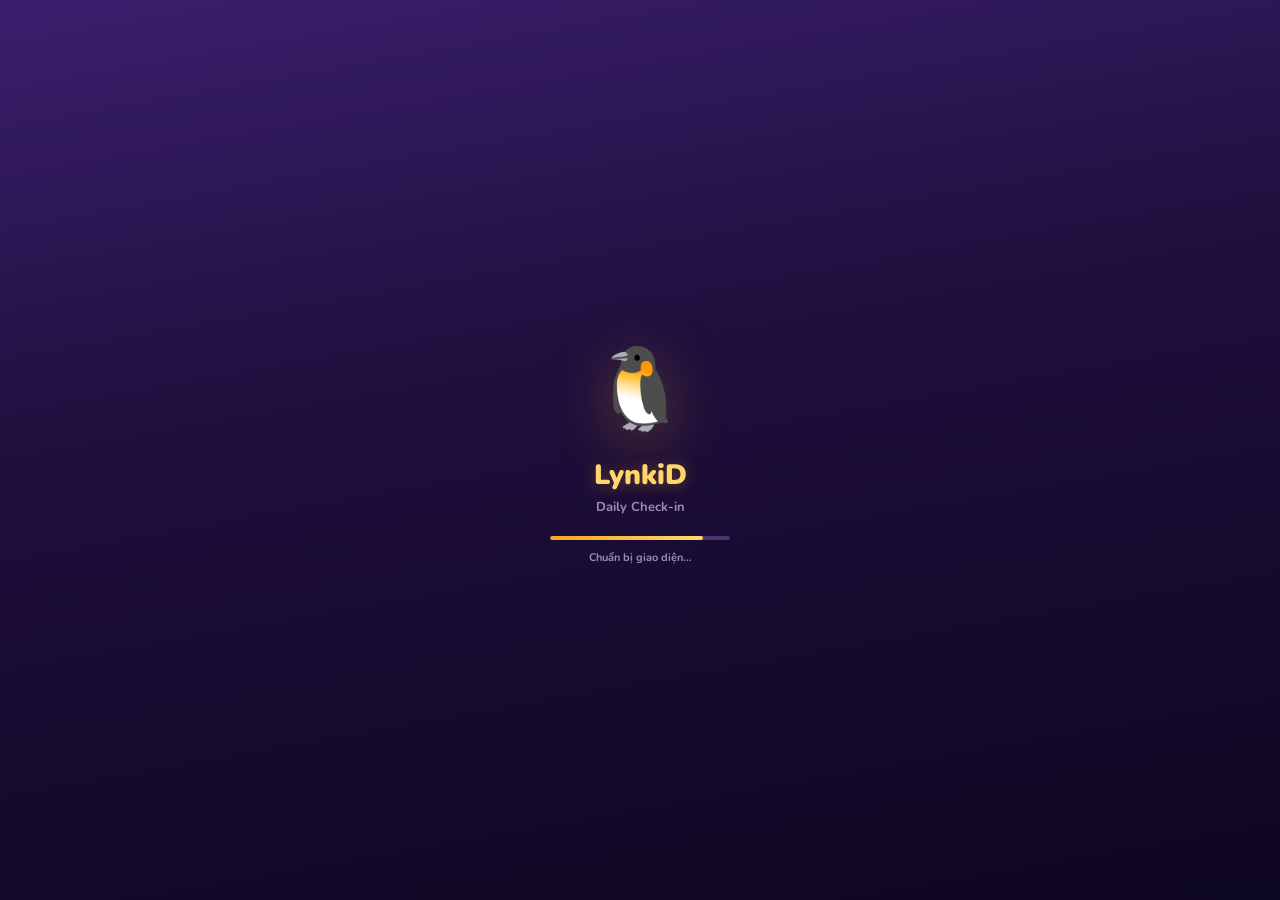
==== commit e25bb0e5: "Update index.html" ====
--- a/index.html
+++ b/index.html
@@ -17,6 +17,17 @@
   --td:#3A2560;--tl:#fff;--dim:#9B8BB5;
 }
 body{font-family:'Nunito',sans-serif;background:#1a0e30;color:var(--tl);overflow:auto;user-select:none;-webkit-user-select:none;}
+
+/* Loading Screen */
+.loading-screen{position:fixed;inset:0;z-index:9999;background:linear-gradient(170deg,#3b1f6e 0%,#1f0f3d 40%,#0d0620 100%);display:flex;align-items:center;justify-content:center;transition:opacity .5s,visibility .5s;}
+.loading-screen.hide{opacity:0;visibility:hidden;pointer-events:none;}
+.loading-inner{text-align:center;}
+.loading-logo{font-size:80px;animation:mBob 2s ease-in-out infinite;filter:drop-shadow(0 12px 30px rgba(245,166,35,.3));}
+.loading-title{font-size:28px;font-weight:900;color:var(--gold-l);margin-top:12px;text-shadow:0 2px 16px rgba(245,166,35,.35);}
+.loading-sub{font-size:13px;font-weight:700;color:var(--dim);margin-top:4px;}
+.loading-bar{width:180px;height:4px;background:var(--bg3);border-radius:4px;margin:20px auto 10px;overflow:hidden;}
+.loading-fill{height:100%;width:0;background:linear-gradient(90deg,var(--gold),var(--gold-l));border-radius:4px;transition:width .3s;}
+.loading-text{font-size:11px;font-weight:700;color:var(--dim);}
 .layout{display:flex;gap:24px;padding:20px;justify-content:center;align-items:flex-start;min-height:100vh;}
 
 /* ===== PHONE ===== */
@@ -127,6 +138,33 @@
 .ok-btn{width:100%;padding:16px;border:none;border-radius:50px;font-family:'Nunito',sans-serif;font-size:18px;font-weight:900;color:#fff;cursor:pointer;letter-spacing:1px;text-transform:uppercase;background:linear-gradient(180deg,#7ddf2e,var(--grn));box-shadow:0 6px 0 var(--grn-d),0 0 24px rgba(88,204,2,.15),inset 0 2px 0 rgba(255,255,255,.2);transition:all .15s;}
 .ok-btn:active{transform:translateY(4px);box-shadow:0 2px 0 var(--grn-d);}
 .ok-btn.done{background:linear-gradient(180deg,#4A3370,#2D1B4E);box-shadow:0 6px 0 #1a0e30;color:var(--dim);cursor:default;}
+#banner.success{color:var(--grn);}
+
+/* ===== FULLSCREEN CELEBRATION ===== */
+.celeb{display:none;position:absolute;inset:0;z-index:250;flex-direction:column;align-items:center;justify-content:center;text-align:center;overflow:hidden;}
+.celeb.show{display:flex;animation:celebIn .6s ease-out;}
+@keyframes celebIn{0%{opacity:0;}100%{opacity:1;}}
+.celeb-bg{position:absolute;inset:0;background:linear-gradient(170deg,rgba(59,31,110,.97),rgba(31,15,61,.98),rgba(13,6,32,.99));backdrop-filter:blur(20px);}
+.celeb-particles{position:absolute;inset:0;pointer-events:none;overflow:hidden;}
+.celeb-glow{position:absolute;top:20%;left:50%;transform:translateX(-50%);width:300px;height:300px;border-radius:50%;background:radial-gradient(circle,rgba(245,166,35,.2) 0%,rgba(123,79,191,.1) 40%,transparent 70%);animation:celebGlow 3s ease-in-out infinite;}
+@keyframes celebGlow{0%,100%{transform:translateX(-50%) scale(1);opacity:.6;}50%{transform:translateX(-50%) scale(1.2);opacity:1;}}
+.celeb-content{position:relative;z-index:2;padding:20px;max-width:340px;}
+.celeb-icon{font-size:80px;margin-bottom:8px;animation:celebBounce .8s cubic-bezier(.34,1.56,.64,1);filter:drop-shadow(0 8px 24px rgba(245,166,35,.4));}
+@keyframes celebBounce{0%{transform:scale(0) rotate(-20deg);opacity:0;}60%{transform:scale(1.2) rotate(5deg);}100%{transform:scale(1) rotate(0);opacity:1;}}
+.celeb-title{font-size:24px;font-weight:900;color:var(--gold-l);text-shadow:0 2px 20px rgba(245,166,35,.4);margin-bottom:4px;animation:celebSlide .5s .2s both;}
+.celeb-sub{font-size:13px;font-weight:700;color:var(--dim);margin-bottom:20px;animation:celebSlide .5s .3s both;}
+@keyframes celebSlide{0%{transform:translateY(20px);opacity:0;}100%{transform:translateY(0);opacity:1;}}
+.celeb-reward{background:rgba(255,255,255,.06);border:2px solid rgba(245,166,35,.2);border-radius:16px;padding:16px;margin-bottom:20px;animation:celebSlide .5s .4s both;backdrop-filter:blur(4px);}
+.celeb-rw-icon{font-size:44px;margin-bottom:6px;}
+.celeb-rw-name{font-size:16px;font-weight:800;color:#fff;}
+.celeb-rw-desc{font-size:11px;color:var(--dim);font-weight:600;margin-top:2px;}
+.celeb-streak{display:inline-flex;align-items:center;gap:6px;padding:8px 18px;border-radius:20px;background:rgba(255,150,0,.12);border:1.5px solid rgba(255,150,0,.2);font-size:13px;font-weight:800;color:var(--org);margin-bottom:20px;animation:celebSlide .5s .5s both;}
+.celeb-btn{width:100%;padding:16px;border:none;border-radius:50px;font-family:'Nunito',sans-serif;font-size:16px;font-weight:900;color:#fff;cursor:pointer;text-transform:uppercase;letter-spacing:1px;background:linear-gradient(180deg,var(--gold-l),var(--gold));color:var(--td);box-shadow:0 6px 0 var(--gold-d),0 0 30px rgba(245,166,35,.2);transition:all .15s;animation:celebSlide .5s .6s both;}
+.celeb-btn:active{transform:translateY(4px);box-shadow:0 2px 0 var(--gold-d);}
+.celeb-share{width:100%;padding:12px;border:none;border-radius:50px;font-family:'Nunito',sans-serif;font-size:13px;font-weight:800;color:var(--dim);cursor:pointer;background:rgba(255,255,255,.06);margin-top:8px;transition:all .15s;animation:celebSlide .5s .7s both;}
+.celeb-share:active{transform:scale(.97);}
+.celeb-confetti{position:absolute;width:8px;height:8px;border-radius:2px;animation:celebFall 2s ease-out forwards;pointer-events:none;z-index:1;}
+@keyframes celebFall{0%{transform:translateY(0) rotate(0) scale(1);opacity:1;}100%{transform:translateY(400px) rotate(1080deg) scale(0);opacity:0;}}
 
 /* ===== GAME POPUPS ===== */
 .ov{display:none;position:absolute;inset:0;z-index:200;background:rgba(10,5,20,.82);align-items:center;justify-content:center;backdrop-filter:blur(6px);}
@@ -257,6 +295,16 @@
 </style>
 </head>
 <body>
+<!-- Loading Screen -->
+<div class="loading-screen" id="loadingScreen">
+  <div class="loading-inner">
+    <div class="loading-logo">🐧</div>
+    <div class="loading-title">LynkiD</div>
+    <div class="loading-sub">Daily Check-in</div>
+    <div class="loading-bar"><div class="loading-fill" id="loadingFill"></div></div>
+    <div class="loading-text" id="loadingText">Đang tải...</div>
+  </div>
+</div>
 <div class="layout">
 <div class="phone" id="app">
   <div class="phone-bg"><div class="bg-stars" id="bgStars"></div></div>
@@ -293,8 +341,27 @@
     </div>
   </div>
 
-  <div class="bot"><button class="ok-btn" id="okBtn" onclick="onOk()">Điểm danh</button></div>
+  <div class="bot"><div id="banner" style="text-align:center;font-size:12px;font-weight:700;color:var(--gold-l);margin-bottom:8px;min-height:18px">↕ Kéo xé lịch để điểm danh!</div><button class="ok-btn" id="okBtn" onclick="onOk()">Điểm danh</button></div>
   <div id="popups"></div>
+  <!-- Fullscreen Celebration -->
+  <div class="celeb" id="celebScr">
+    <div class="celeb-bg"></div>
+    <div class="celeb-particles" id="celebParts"></div>
+    <div class="celeb-glow"></div>
+    <div class="celeb-content">
+      <div class="celeb-icon" id="celebIc">🎉</div>
+      <div class="celeb-title" id="celebTt">CHÚC MỪNG!</div>
+      <div class="celeb-sub" id="celebSb">Check-in thành công</div>
+      <div class="celeb-reward">
+        <div class="celeb-rw-icon" id="celebRwIc">🪙</div>
+        <div class="celeb-rw-name" id="celebRwNm">+20 Coin</div>
+        <div class="celeb-rw-desc" id="celebRwDs">Điểm LynkiD</div>
+      </div>
+      <div class="celeb-streak" id="celebStreak">🔥 7 ngày liên tiếp</div>
+      <button class="celeb-btn" id="celebBtn" onclick="closeCeleb()">Nhận thưởng</button>
+      <button class="celeb-share" onclick="closeCeleb()">📤 Chia sẻ với bạn bè</button>
+    </div>
+  </div>
   <div class="mss" id="msScr"><div class="mss-h"><span class="mss-bk" onclick="closeMs()">&#8592;</span><span class="mss-t">&#127942; Cột mốc phần thưởng</span></div><div class="mss-b" id="msBody"></div></div>
 </div>
 <div class="tester" id="testerPanel"></div>
@@ -328,13 +395,20 @@
   {ic:'✅',tt:'Giao dịch MBN dưới 50k',ds:'1 giao dịch MBN',p:1,t:1,rw:'+1 lượt bù',dn:1}
 ];
 var mascotPh=['Xé lịch đi nào! 📅','Chuỗi đẹp lắm! 🔥','Cố lên nào! 💪','Quà đang chờ! 🎁','Streak '+STREAK+' rồi! 🎉'];
-for(var _i=1;_i<=30;_i++){var _ms=MS.find(function(m){return m.day===_i;});DAYS.push({day:_i,st:_i<CUR?'checked':_i===CUR?'today':'future',isMs:!!_ms,icon:_ms?_ms.icon:(_i%3===0?'🎮':_i%5===0?'🪙':'🎁'),label:_ms?_ms.name:(_i%3===0?'Lượt chơi':_i%5===0?'Coin':'Quà'),rw:_ms?_ms.rw:[{i:'🪙',a:'+20 Coin',t:'Điểm LynkiD'}]});}
+var RWPOOL=[
+  {i:'🪙',a:'+20 Coin',t:'Điểm LynkiD'},
+  {i:'🪙',a:'+30 Coin',t:'Điểm LynkiD'},
+  {i:'🪙',a:'+50 Coin',t:'Điểm LynkiD'},
+  {i:'🎮',a:'+1 Lượt chơi',t:'Lượt chơi game'},
+  {i:'🎁',a:'Quà bí ẩn',t:'Mở để xem!'}
+];
+for(var _i=1;_i<=30;_i++){var _ms=MS.find(function(m){return m.day===_i;});var _rw=_ms?_ms.rw[0]:RWPOOL[_i%RWPOOL.length];DAYS.push({day:_i,st:_i<CUR?'checked':_i===CUR?'today':'future',isMs:!!_ms,icon:_rw.i,label:_ms?_ms.name:_rw.a,rw:_rw});}
 
 // ===== BG STARS =====
 (function(){var c=document.getElementById('bgStars');for(var i=0;i<30;i++){var s=document.createElement('div');s.className='bg-star';s.style.left=Math.random()*100+'%';s.style.top=Math.random()*100+'%';s.style.animationDelay=Math.random()*3+'s';s.style.animationDuration=(2+Math.random()*3)+'s';c.appendChild(s);}})();
 
 // ===== POPUPS HTML =====
-function rwHtml(rw){return rw.map(function(r){return '<div class="rr"><span class="ri">'+r.i+'</span><div class="rt"><div class="ra">'+r.a+'</div><div class="ry">'+r.t+'</div></div></div>';}).join('');}
+function rwHtml(rw){if(!rw)return '';if(Array.isArray(rw))return rw.map(function(r){return '<div class="rr"><span class="ri">'+r.i+'</span><div class="rt"><div class="ra">'+r.a+'</div><div class="ry">'+r.t+'</div></div></div>';}).join('');return '<div class="rr"><span class="ri">'+rw.i+'</span><div class="rt"><div class="ra">'+rw.a+'</div><div class="ry">'+rw.t+'</div></div></div>';}
 document.getElementById('popups').innerHTML=[
   '<div class="ov" id="ovRw"><div class="gf"><div class="gf-top">🎉</div><div class="gf-bdr"><div class="gf-inn"><div class="gf-ttl">CHÚC MỪNG!</div><div class="gf-body"><div style="font-size:38px;margin-bottom:4px" id="rwIc"></div><div style="font-size:14px;font-weight:800;color:var(--td)" id="rwTt"></div><div style="font-size:10px;color:var(--pur);font-weight:600;margin-bottom:10px" id="rwSb"></div><div id="rwLs"></div><button class="gb gold" onclick="closeOv(\'ovRw\')">Nhận thưởng</button><button class="gb pur" onclick="closeOv(\'ovRw\')">📤 Chia sẻ</button></div></div></div><div class="gf-x" onclick="closeOv(\'ovRw\')">✕</div></div></div>',
   '<div class="ov" id="ovNr"><div class="gf"><div class="gf-bdr"><div class="gf-inn"><div class="gf-ttl">ĐIỂM DANH</div><div class="gf-body"><div style="font-size:44px;margin-bottom:4px">🐧</div><div style="font-size:14px;font-weight:800;color:var(--td)">Điểm danh thành công!</div><div style="font-size:10px;color:var(--pur);font-weight:600;margin:4px 0 10px" id="nrSb"></div><button class="gb gold" onclick="closeOv(\'ovNr\')">Tiếp tục</button></div></div></div><div class="gf-x" onclick="closeOv(\'ovNr\')">✕</div></div></div>',
@@ -364,7 +438,7 @@
 '<div class="ts"><div class="tsl">🌐 Lỗi mạng / Hệ thống</div><div class="tg"><button class="tb r" onclick="T.net(\'error\')">📡 Mất kết nối</button><button class="tb r" onclick="T.net(\'server\')">🔧 Bảo trì</button><button class="tb r" onclick="T.net(\'timeout\')">⏱️ Timeout</button><button class="tb o" onclick="T.net(\'slow\')">🐌 Mạng chậm</button><button class="tb r" onclick="T.net(\'ended\')">🏁 Sự kiện kết thúc</button><button class="tb g" onclick="T.net(\'ok\')">✅ Bình thường</button></div></div>'+
 '<div class="ts"><div class="tsl">🎁 Phần thưởng</div><div class="tg"><button class="tb y" onclick="T.setRw(\'none\')">Không quà</button><button class="tb y" onclick="T.setRw(\'coin\')">Coin</button><button class="tb y" onclick="T.setRw(\'voucher\')">Voucher</button><button class="tb y" onclick="T.setRw(\'multi\')">Nhiều quà</button><button class="tb gr" onclick="T.emptyVault()">Kho trống</button><button class="tb t" onclick="T.fullVault()">Kho đầy</button></div></div>'+
 '<div class="ts"><div class="tsl">🏆 Cột mốc</div><div class="tg"><button class="tb p" onclick="T.msAll()">Tất cả claimed</button><button class="tb p" onclick="T.msNone()">Tất cả locked</button><button class="tb p" onclick="T.msNext()">Mở khóa tiếp</button></div></div>'+
-'<div class="ts"><div class="tsl">⚡ Edge cases</div><div class="tg"><button class="tb gr" onclick="T.dblCheckin()">Double check-in</button><button class="tb gr" onclick="T.longName()">Tên quà dài</button><button class="tb p" onclick="T.showBlinbox()">🎰 Blinbox popup</button><button class="tb b" onclick="T.showRules()">📜 Thể lệ</button></div></div>'+
+'<div class="ts"><div class="tsl">⚡ Edge cases</div><div class="tg"><button class="tb gr" onclick="T.dblCheckin()">Double check-in</button><button class="tb gr" onclick="T.longName()">Tên quà dài</button><button class="tb p" onclick="T.showBlinbox()">🎰 Blinbox popup</button><button class="tb b" onclick="T.showRules()">📜 Thể lệ</button><button class="tb t" onclick="T.showLoading()">⏳ Loading</button></div></div>'+
 '<div class="ts"><div class="tsl">📝 Log</div><div class="tlog" id="tLog"><div class="li"><span class="lt">[init]</span> Ready</div></div></div>';
 
 // ===== HELPERS =====
@@ -491,8 +565,9 @@
   $('okBtn').classList.add('done');$('okBtn').textContent='✅ Đã điểm danh';
   var mc=$('mascot');mc.classList.add('happy');setTimeout(function(){mc.classList.remove('happy');},700);
   var today=DAYS.find(function(d){return d.day===CUR;});
+  var rw=today.rw;
   var now=new Date().toTimeString().slice(0,5);
-  today.rw.forEach(function(r){VAULT.push({i:r.i,n:r.a,desc:r.t,t:'07/04 '+now,c:r.i==='🪙'?'coin':r.i==='🎟️'?'voucher':'game',act:r.i==='🪙'?'Đã cộng':r.i==='🎟️'?'Dùng ngay':'Chơi ngay'});});
+  VAULT.push({i:rw.i,n:rw.a,desc:rw.t,t:'07/04 '+now,c:rw.i==='🪙'?'coin':rw.i==='🎟️'?'voucher':'game',act:rw.i==='🪙'?'Đã cộng':rw.i==='🎟️'?'Dùng ngay':'Chơi ngay'});
   VT.coins+=20;
   for(var i=0;i<5;i++)setTimeout(spawnCoin,i*100);
   $('vBadge').textContent=VAULT.length;
@@ -506,14 +581,42 @@
     $('msRTt').textContent='Cột mốc ngày '+hitMs.day+'!';
     $('msRSb').textContent='Chúc mừng! Bạn đã đạt cột mốc '+hitMs.name;
     $('msRRw').innerHTML=rwHtml(hitMs.rw);
-    showOv('ovMsR');confetti(document.querySelector('#ovMsR .gf-body'));
+    showOv('ovMsR');celebConfetti();
     for(var j=0;j<8;j++)setTimeout(spawnCoin,j*80);
-  }else if(today.rw.length>0){
-    $('rwIc').textContent=today.rw[0].i;$('rwTt').textContent='Check-in thành công!';
-    $('rwSb').textContent='Ngày '+CUR+' — Chuỗi '+STREAK+' ngày 🔥';
-    $('rwLs').innerHTML=rwHtml(today.rw);
-    showOv('ovRw');confetti(document.querySelector('#ovRw .gf-body'));
-  }else{$('nrSb').textContent='Ngày '+CUR+' — Chuỗi '+STREAK+' ngày 🔥';showOv('ovNr');}
+  }else{
+    showCeleb(rw.i,rw.a,rw.t);
+  }
+}
+
+// ===== FULLSCREEN CELEBRATION =====
+function showCeleb(icon,name,desc){
+  $('celebIc').textContent='🎉';
+  $('celebTt').textContent='CHÚC MỪNG!';
+  $('celebSb').textContent='Điểm danh ngày '+CUR+' thành công';
+  $('celebRwIc').textContent=icon;
+  $('celebRwNm').textContent=name;
+  $('celebRwDs').textContent=desc;
+  $('celebStreak').textContent='🔥 '+STREAK+' ngày liên tiếp';
+  $('celebScr').classList.add('show');
+  celebConfetti();
+}
+function celebConfetti(){
+  var el=$('celebParts');el.innerHTML='';
+  var cols=['#58CC02','#FFC800','#CE82FF','#1CB0F6','#FF4B4B','#FF9600','#FFD76E'];
+  for(var i=0;i<40;i++){
+    var c=document.createElement('div');c.className='celeb-confetti';
+    c.style.left=Math.random()*100+'%';c.style.top=-10+Math.random()*20+'%';
+    c.style.background=cols[~~(Math.random()*cols.length)];
+    c.style.animationDelay=Math.random()*1.5+'s';
+    c.style.animationDuration=(1.5+Math.random()*1)+'s';
+    c.style.width=(4+Math.random()*6)+'px';
+    c.style.height=(4+Math.random()*6)+'px';
+    el.appendChild(c);
+  }
+}
+function closeCeleb(){
+  $('celebScr').classList.remove('show');
+  $('celebParts').innerHTML='';
 }
 
 function claimMsPopup(){
@@ -670,9 +773,30 @@
   dblCheckin:function(){tLog('⚡ Double check-in','warn');onOk();setTimeout(onOk,100);setTimeout(onOk,200);},
   longName:function(){var d=DAYS.find(function(x){return x.day===CUR;});if(d){d.rw=[{i:'🎟️',a:'1 Super Mega Ultra Voucher',t:'E-Voucher Giảm Giá Đặc Biệt Siêu Khuyến Mãi 500K VNĐ'}];d.label='Super Mega Voucher';renderStrip();tLog('📝 Tên dài','warn');}},
   showBlinbox:function(){showBlinboxPopup();tLog('🎰 Blinbox popup','ok');},
-  showRules:function(){showOv('ovRules');tLog('📜 Thể lệ','ok');}
+  showRules:function(){showOv('ovRules');tLog('📜 Thể lệ','ok');},
+  showLoading:function(){var scr=$('loadingScreen');scr.classList.remove('hide');var fill=$('loadingFill');var txt=$('loadingText');fill.style.width='0';txt.textContent='Đang tải...';var steps=[{p:30,t:'Đang kết nối...',d:400},{p:60,t:'Tải dữ liệu...',d:500},{p:85,t:'Chuẩn bị giao diện...',d:400},{p:100,t:'Sẵn sàng!',d:300}];var i=0;function next(){if(i>=steps.length){setTimeout(function(){scr.classList.add('hide');},200);return;}fill.style.width=steps[i].p+'%';txt.textContent=steps[i].t;var d=steps[i].d;i++;setTimeout(next,d);}next();tLog('⏳ Loading screen','ok');}
 };
+
+// ===== LOADING SCREEN =====
+(function(){
+  var fill=$('loadingFill'),txt=$('loadingText'),scr=$('loadingScreen');
+  var steps=[
+    {p:30,t:'Đang kết nối...',d:400},
+    {p:60,t:'Tải dữ liệu...',d:500},
+    {p:85,t:'Chuẩn bị giao diện...',d:400},
+    {p:100,t:'Sẵn sàng!',d:300}
+  ];
+  var i=0;
+  function next(){
+    if(i>=steps.length){setTimeout(function(){scr.classList.add('hide');},200);return;}
+    fill.style.width=steps[i].p+'%';txt.textContent=steps[i].t;
+    var d=steps[i].d;i++;setTimeout(next,d);
+  }
+  next();
+})();
 
 // ===== INIT =====
 renderStrip();updateNM();
 </script>
+</body>
+</html>
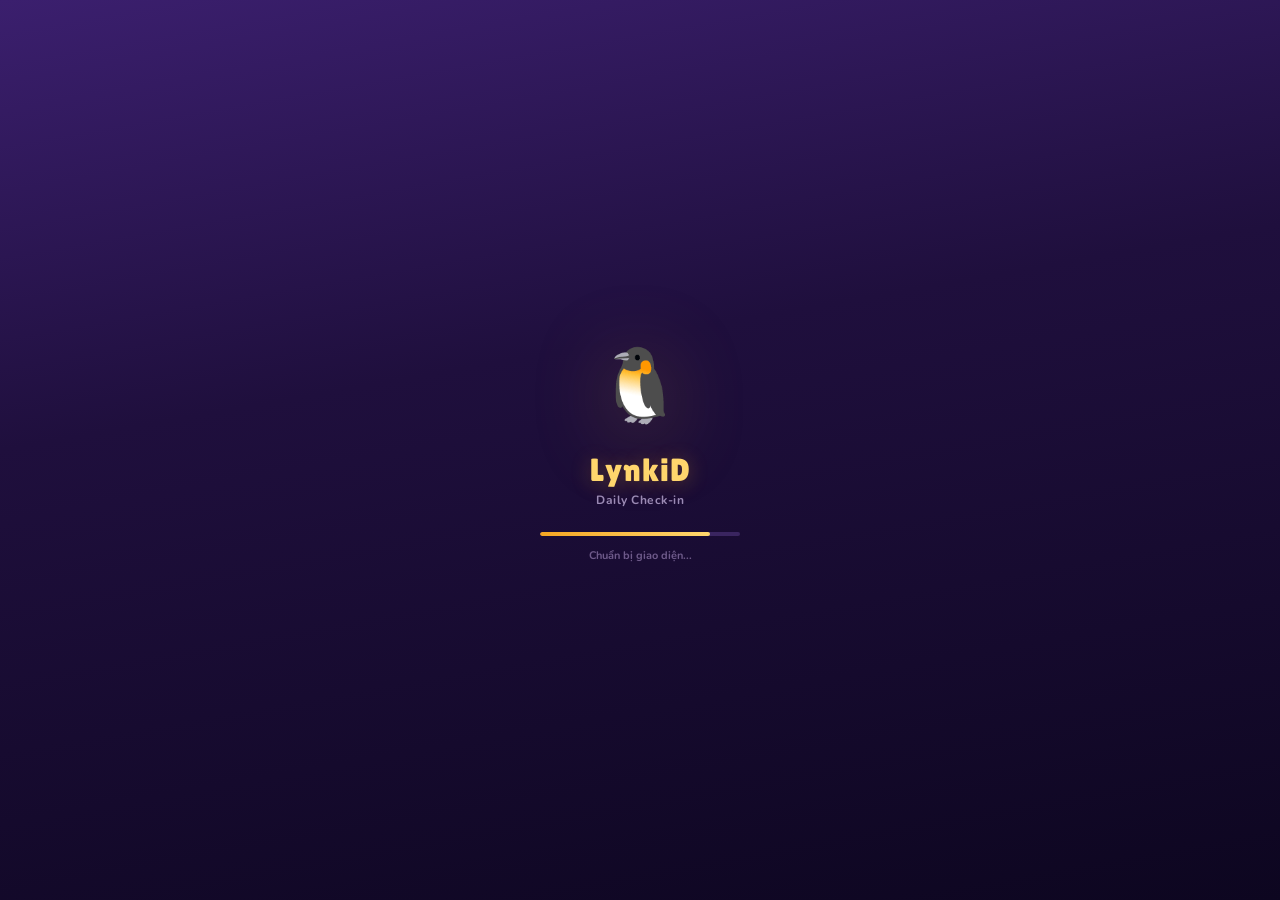
==== commit d86f8a07: "Update index.html" ====
--- a/index.html
+++ b/index.html
@@ -6,290 +6,329 @@
 <title>LynkiD - Daily Check-in</title>
 <style>
 @import url('https://fonts.googleapis.com/css2?family=Nunito:wght@400;600;700;800;900&display=swap');
+@import url('https://fonts.googleapis.com/css2?family=Lilita+One&display=swap');
 *{margin:0;padding:0;box-sizing:border-box;}
 :root{
-  --gold:#F5A623;--gold-l:#FFD76E;--gold-d:#C47F17;
+  --gold:#F5A623;--gold-l:#FFD76E;--gold-d:#C47F17;--gold-bg:rgba(245,166,35,.08);
   --pur:#7B4FBF;--pur-l:#A87FE0;--pur-d:#5A3590;
-  --grn:#58CC02;--grn-d:#46a302;
+  --grn:#58CC02;--grn-d:#46a302;--grn-l:#7ddf2e;
   --red:#FF4B4B;--blu:#1CB0F6;--org:#FF9600;
-  --bg:#2D1B4E;--bg2:#3A2560;--bg3:#4A3370;
-  --cbg:#F0E6FF;--cbg2:#E8D8F8;
-  --td:#3A2560;--tl:#fff;--dim:#9B8BB5;
-}
-body{font-family:'Nunito',sans-serif;background:#1a0e30;color:var(--tl);overflow:auto;user-select:none;-webkit-user-select:none;}
-
-/* Loading Screen */
-.loading-screen{position:fixed;inset:0;z-index:9999;background:linear-gradient(170deg,#3b1f6e 0%,#1f0f3d 40%,#0d0620 100%);display:flex;align-items:center;justify-content:center;transition:opacity .5s,visibility .5s;}
+  --bg0:#0d0620;--bg1:#1a0e30;--bg2:#2D1B4E;--bg3:#3A2560;--bg4:#4A3370;
+  --card:rgba(255,255,255,.04);--card-b:rgba(255,255,255,.08);
+  --tl:#fff;--dim:#9B8BB5;--dim2:#6e5a8a;
+  --cbg:#F0E6FF;--cbg2:#E8D8F8;--td:#3A2560;
+  --r:16px;
+}
+body{font-family:'Nunito',sans-serif;background:var(--bg0);color:var(--tl);overflow:auto;user-select:none;-webkit-user-select:none;-webkit-tap-highlight-color:transparent;}
+ 
+/* ===== LOADING ===== */
+.loading-screen{position:fixed;inset:0;z-index:9999;background:linear-gradient(170deg,#3b1f6e 0%,#1f0f3d 40%,#0d0620 100%);display:flex;align-items:center;justify-content:center;transition:opacity .6s ease,visibility .6s;}
 .loading-screen.hide{opacity:0;visibility:hidden;pointer-events:none;}
 .loading-inner{text-align:center;}
-.loading-logo{font-size:80px;animation:mBob 2s ease-in-out infinite;filter:drop-shadow(0 12px 30px rgba(245,166,35,.3));}
-.loading-title{font-size:28px;font-weight:900;color:var(--gold-l);margin-top:12px;text-shadow:0 2px 16px rgba(245,166,35,.35);}
-.loading-sub{font-size:13px;font-weight:700;color:var(--dim);margin-top:4px;}
-.loading-bar{width:180px;height:4px;background:var(--bg3);border-radius:4px;margin:20px auto 10px;overflow:hidden;}
-.loading-fill{height:100%;width:0;background:linear-gradient(90deg,var(--gold),var(--gold-l));border-radius:4px;transition:width .3s;}
-.loading-text{font-size:11px;font-weight:700;color:var(--dim);}
+.loading-logo{font-size:72px;animation:breathe 2.5s ease-in-out infinite;filter:drop-shadow(0 12px 40px rgba(245,166,35,.25));}
+@keyframes breathe{0%,100%{transform:scale(1) translateY(0);}50%{transform:scale(1.08) translateY(-6px);}}
+.loading-title{font-family:'Lilita One',sans-serif;font-size:32px;color:var(--gold-l);margin-top:16px;text-shadow:0 2px 20px rgba(245,166,35,.3);letter-spacing:1px;}
+.loading-sub{font-size:12px;font-weight:700;color:var(--dim);margin-top:4px;letter-spacing:.5px;}
+.loading-bar{width:200px;height:4px;background:var(--bg3);border-radius:4px;margin:24px auto 12px;overflow:hidden;}
+.loading-fill{height:100%;width:0;background:linear-gradient(90deg,var(--gold),var(--gold-l));border-radius:4px;transition:width .4s cubic-bezier(.4,0,.2,1);}
+.loading-text{font-size:11px;font-weight:700;color:var(--dim2);}
+ 
+/* ===== LAYOUT ===== */
 .layout{display:flex;gap:24px;padding:20px;justify-content:center;align-items:flex-start;min-height:100vh;}
-
+ 
 /* ===== PHONE ===== */
-.phone{width:393px;height:852px;flex-shrink:0;position:relative;overflow:hidden;display:flex;flex-direction:column;border-radius:24px;box-shadow:0 0 60px rgba(0,0,0,.6);}
-
+.phone{width:393px;height:852px;flex-shrink:0;position:relative;overflow:hidden;display:flex;flex-direction:column;border-radius:44px;box-shadow:0 0 0 2px rgba(255,255,255,.06),0 20px 80px rgba(0,0,0,.7);background:var(--bg1);}
+ 
 /* Animated BG */
-.phone-bg{position:absolute;inset:0;z-index:0;background:linear-gradient(170deg,#3b1f6e 0%,#1f0f3d 40%,#0d0620 100%);}
-.phone-bg::before{content:'';position:absolute;top:-40%;right:-30%;width:500px;height:500px;border-radius:50%;background:radial-gradient(circle,rgba(245,166,35,.08) 0%,transparent 70%);animation:bgOrb 8s ease-in-out infinite;}
-.phone-bg::after{content:'';position:absolute;bottom:-30%;left:-20%;width:400px;height:400px;border-radius:50%;background:radial-gradient(circle,rgba(123,79,191,.1) 0%,transparent 70%);animation:bgOrb 10s ease-in-out infinite reverse;}
-@keyframes bgOrb{0%,100%{transform:translate(0,0) scale(1);}50%{transform:translate(30px,-20px) scale(1.1);}}
+.phone-bg{position:absolute;inset:0;z-index:0;background:linear-gradient(170deg,#2a1555 0%,#1a0e30 50%,#0d0620 100%);overflow:hidden;}
+.phone-bg::before{content:'';position:absolute;top:-30%;right:-20%;width:500px;height:500px;border-radius:50%;background:radial-gradient(circle,rgba(245,166,35,.06) 0%,transparent 60%);animation:orbFloat 12s ease-in-out infinite;}
+.phone-bg::after{content:'';position:absolute;bottom:-20%;left:-15%;width:400px;height:400px;border-radius:50%;background:radial-gradient(circle,rgba(123,79,191,.08) 0%,transparent 60%);animation:orbFloat 15s ease-in-out infinite reverse;}
+@keyframes orbFloat{0%,100%{transform:translate(0,0) scale(1);}50%{transform:translate(30px,-25px) scale(1.15);}}
 .bg-stars{position:absolute;inset:0;pointer-events:none;overflow:hidden;}
-.bg-star{position:absolute;width:3px;height:3px;border-radius:50%;background:#fff;opacity:0;animation:twinkle 3s ease-in-out infinite;}
-@keyframes twinkle{0%,100%{opacity:0;transform:scale(.5);}50%{opacity:.4;transform:scale(1);}}
-
-/* Header */
-.hdr{padding:52px 20px 10px;display:flex;align-items:center;justify-content:space-between;flex-shrink:0;position:relative;z-index:10;}
-.hdr-streak{display:flex;align-items:center;gap:5px;padding:6px 14px;border-radius:20px;font-weight:800;font-size:14px;background:rgba(255,150,0,.15);color:var(--org);border:1.5px solid rgba(255,150,0,.25);cursor:pointer;transition:transform .15s;}
-.hdr-streak:active{transform:scale(.9);}
-.hdr-icons{display:flex;gap:8px;}
-.hdr-ic{width:42px;height:42px;border-radius:14px;display:flex;align-items:center;justify-content:center;font-size:20px;cursor:pointer;position:relative;transition:transform .15s;background:rgba(255,255,255,.06);border:1.5px solid rgba(255,255,255,.1);backdrop-filter:blur(4px);}
-.hdr-ic:active{transform:scale(.85);}
-.hdr-ic .dot{position:absolute;top:-4px;right:-4px;min-width:18px;height:18px;border-radius:9px;background:var(--red);font-size:9px;font-weight:800;display:flex;align-items:center;justify-content:center;padding:0 4px;border:2px solid var(--bg);}
-
-/* Lobby */
-.lobby{flex:1;display:flex;flex-direction:column;align-items:center;position:relative;z-index:1;padding:0 0 4px;justify-content:center;}
-
+.bg-star{position:absolute;width:2px;height:2px;border-radius:50%;background:#fff;opacity:0;animation:twinkle var(--dur,3s) ease-in-out var(--del,0s) infinite;}
+@keyframes twinkle{0%,100%{opacity:0;transform:scale(.5);}50%{opacity:.35;transform:scale(1);}}
+ 
+/* Noise texture overlay */
+.phone-bg .noise{position:absolute;inset:0;opacity:.03;background-image:url("data:image/svg+xml,%3Csvg viewBox='0 0 256 256' xmlns='http://www.w3.org/2000/svg'%3E%3Cfilter id='n'%3E%3CfeTurbulence type='fractalNoise' baseFrequency='.9' numOctaves='4' stitchTiles='stitch'/%3E%3C/filter%3E%3Crect width='100%25' height='100%25' filter='url(%23n)'/%3E%3C/svg%3E");}
+ 
+/* ===== HEADER ===== */
+.hdr{padding:56px 20px 8px;display:flex;align-items:center;justify-content:space-between;flex-shrink:0;position:relative;z-index:10;}
+.hdr-streak{display:flex;align-items:center;gap:6px;padding:8px 16px;border-radius:50px;font-weight:800;font-size:15px;background:linear-gradient(135deg,rgba(255,150,0,.12),rgba(255,150,0,.06));color:var(--org);border:1.5px solid rgba(255,150,0,.2);cursor:pointer;transition:all .2s;backdrop-filter:blur(8px);}
+.hdr-streak:hover{background:linear-gradient(135deg,rgba(255,150,0,.2),rgba(255,150,0,.1));transform:scale(1.03);}
+.hdr-streak:active{transform:scale(.93);}
+.hdr-icons{display:flex;gap:6px;}
+.hdr-ic{width:40px;height:40px;border-radius:12px;display:flex;align-items:center;justify-content:center;font-size:18px;cursor:pointer;position:relative;transition:all .2s;background:var(--card);border:1px solid rgba(255,255,255,.06);backdrop-filter:blur(8px);}
+.hdr-ic:hover{background:var(--card-b);transform:translateY(-1px);}
+.hdr-ic:active{transform:scale(.88);}
+.hdr-ic .dot{position:absolute;top:-5px;right:-5px;min-width:18px;height:18px;border-radius:9px;background:var(--red);font-size:9px;font-weight:800;display:flex;align-items:center;justify-content:center;padding:0 4px;border:2.5px solid var(--bg1);box-shadow:0 2px 6px rgba(255,75,75,.3);}
+ 
+/* ===== LOBBY ===== */
+.lobby{flex:1;display:flex;flex-direction:column;align-items:center;position:relative;z-index:1;padding:0 0 4px;justify-content:center;gap:4px;}
+ 
 /* Mascot */
-.mascot-wrap{text-align:center;margin-bottom:8px;cursor:pointer;position:relative;}
-.mascot-wrap:active .mascot-ch{transform:scale(.88);}
-.mascot-ch{font-size:72px;transition:transform .2s;filter:drop-shadow(0 12px 30px rgba(245,166,35,.25));animation:mBob 3s ease-in-out infinite;}
-@keyframes mBob{0%,100%{transform:translateY(0) rotate(-1deg);}50%{transform:translateY(-10px) rotate(1deg);}}
-.mascot-ch.happy{animation:mHappy .6s ease-out!important;}
-@keyframes mHappy{0%{transform:scale(1);}30%{transform:scale(1.3) rotate(8deg);}60%{transform:scale(1.1) rotate(-4deg);}100%{transform:scale(1);}}
-.mascot-bub{position:absolute;top:-8px;right:-24px;background:#fff;color:var(--td);padding:6px 12px;border-radius:12px;font-size:11px;font-weight:700;box-shadow:0 4px 16px rgba(0,0,0,.2);opacity:0;transform:scale(.5) translateY(8px);transition:all .3s cubic-bezier(.34,1.56,.64,1);pointer-events:none;white-space:nowrap;}
+.mascot-wrap{text-align:center;cursor:pointer;position:relative;margin-bottom:4px;}
+.mascot-wrap:active .mascot-ch{transform:scale(.85);}
+.mascot-ch{font-size:80px;transition:transform .3s cubic-bezier(.34,1.56,.64,1);filter:drop-shadow(0 16px 40px rgba(245,166,35,.2));animation:mascotFloat 4s ease-in-out infinite;}
+@keyframes mascotFloat{0%,100%{transform:translateY(0) rotate(-0.5deg);}50%{transform:translateY(-8px) rotate(0.5deg);}}
+.mascot-ch.happy{animation:mascotJoy .7s cubic-bezier(.34,1.56,.64,1)!important;}
+@keyframes mascotJoy{0%{transform:scale(1) rotate(0);}25%{transform:scale(1.3) rotate(10deg);}50%{transform:scale(1.15) rotate(-6deg);}75%{transform:scale(1.2) rotate(3deg);}100%{transform:scale(1) rotate(0);}}
+.mascot-bub{position:absolute;top:-4px;right:-30px;background:#fff;color:var(--td);padding:8px 14px;border-radius:14px;font-size:11px;font-weight:700;box-shadow:0 4px 20px rgba(0,0,0,.15);opacity:0;transform:scale(.5) translateY(10px);transition:all .35s cubic-bezier(.34,1.56,.64,1);pointer-events:none;white-space:nowrap;}
 .mascot-bub.show{opacity:1;transform:scale(1) translateY(0);}
-.mascot-bub::after{content:'';position:absolute;bottom:-5px;left:18px;width:10px;height:10px;background:#fff;transform:rotate(45deg);border-radius:2px;}
-
+.mascot-bub::after{content:'';position:absolute;bottom:-6px;left:20px;width:12px;height:12px;background:#fff;transform:rotate(45deg);border-radius:2px;}
+ 
 /* Streak display */
-.streak-display{text-align:center;margin-bottom:12px;}
-.streak-big{font-size:28px;font-weight:900;color:var(--gold-l);text-shadow:0 2px 16px rgba(245,166,35,.35);}
+.streak-display{text-align:center;}
+.streak-big{font-family:'Lilita One',sans-serif;font-size:26px;color:var(--gold-l);text-shadow:0 2px 20px rgba(245,166,35,.3);letter-spacing:.5px;}
 .streak-sub{font-size:11px;color:var(--dim);font-weight:700;margin-top:2px;}
-
-/* Next milestone bar */
-.next-ms{margin:0 20px 12px;padding:10px 14px;border-radius:14px;display:flex;align-items:center;gap:10px;background:rgba(245,166,35,.06);border:1.5px solid rgba(245,166,35,.15);cursor:pointer;transition:all .2s;}
-.next-ms:active{transform:scale(.97);}
-.next-ms .nm-ic{font-size:28px;}
+ 
+/* Next milestone */
+.next-ms{margin:8px 20px 8px;padding:12px 16px;border-radius:16px;display:flex;align-items:center;gap:12px;background:linear-gradient(135deg,rgba(245,166,35,.06),rgba(245,166,35,.02));border:1.5px solid rgba(245,166,35,.12);cursor:pointer;transition:all .25s;backdrop-filter:blur(4px);}
+.next-ms:hover{background:linear-gradient(135deg,rgba(245,166,35,.1),rgba(245,166,35,.04));border-color:rgba(245,166,35,.2);transform:translateY(-1px);}
+.next-ms:active{transform:scale(.98);}
+.next-ms .nm-ic{font-size:30px;filter:drop-shadow(0 4px 8px rgba(245,166,35,.2));}
 .next-ms .nm-info{flex:1;}
 .next-ms .nm-t{font-size:11px;font-weight:800;color:var(--gold-l);}
-.next-ms .nm-s{font-size:10px;color:var(--dim);font-weight:600;}
-.next-ms .nm-bar{height:3px;background:var(--bg3);border-radius:3px;margin-top:4px;overflow:hidden;}
-.next-ms .nm-fill{height:100%;background:var(--gold);border-radius:3px;transition:width .5s;}
-.next-ms .nm-arr{font-size:16px;color:var(--gold);animation:arrP 1.5s ease-in-out infinite;}
-@keyframes arrP{0%,100%{transform:translateX(0);opacity:.5;}50%{transform:translateX(4px);opacity:1;}}
-
+.next-ms .nm-s{font-size:10px;color:var(--dim);font-weight:600;margin-top:1px;}
+.next-ms .nm-bar{height:3px;background:rgba(255,255,255,.06);border-radius:3px;margin-top:5px;overflow:hidden;}
+.next-ms .nm-fill{height:100%;background:linear-gradient(90deg,var(--gold),var(--gold-l));border-radius:3px;transition:width .6s cubic-bezier(.4,0,.2,1);}
+.next-ms .nm-arr{font-size:18px;color:var(--gold);opacity:.6;animation:arrPulse 2s ease-in-out infinite;}
+@keyframes arrPulse{0%,100%{transform:translateX(0);opacity:.4;}50%{transform:translateX(4px);opacity:1;}}
+ 
 /* ===== CALENDAR STRIP ===== */
 .strip-area{width:100%;flex-shrink:0;position:relative;z-index:1;}
-.strip-label{margin:0 20px 6px;font-size:12px;font-weight:800;color:var(--dim);display:flex;align-items:center;gap:6px;}
-.strip{display:flex;gap:6px;overflow-x:scroll;scroll-snap-type:x proximity;padding:4px 20px 8px;scrollbar-width:none;cursor:grab;}
-.strip:active{cursor:grabbing;}
+.strip-label{margin:0 20px 6px;font-size:11px;font-weight:800;color:var(--dim);display:flex;align-items:center;gap:6px;text-transform:uppercase;letter-spacing:.5px;}
+.strip{display:flex;gap:8px;overflow-x:auto;scroll-snap-type:x proximity;padding:4px 20px 10px;scrollbar-width:none;scroll-behavior:smooth;-webkit-overflow-scrolling:touch;}
 .strip::-webkit-scrollbar{display:none;}
-.strip-dots{display:flex;justify-content:center;gap:4px;margin:4px 0 0;}
-.s-dot{width:6px;height:6px;border-radius:50%;background:var(--bg3);transition:all .3s;}
-.s-dot.on{width:18px;border-radius:3px;background:var(--gold);}
-
-/* Day card */
-.dc{flex:0 0 72px;display:flex;flex-direction:column;align-items:center;position:relative;scroll-snap-align:center;transition:transform .15s;}
+.strip-dots{display:flex;justify-content:center;gap:4px;margin:2px 0 0;}
+.s-dot{width:6px;height:6px;border-radius:50%;background:rgba(255,255,255,.08);transition:all .3s;}
+.s-dot.on{width:20px;border-radius:3px;background:var(--gold);}
+ 
+/* Day Card — Redesigned */
+.dc{flex:0 0 68px;display:flex;flex-direction:column;align-items:center;position:relative;scroll-snap-align:center;transition:transform .2s cubic-bezier(.34,1.56,.64,1);}
 .dc:active{transform:scale(.9);}
-.dc-lbl{font-size:9px;font-weight:700;color:var(--dim);margin-bottom:3px;}
+.dc-lbl{font-size:9px;font-weight:700;color:var(--dim2);margin-bottom:4px;letter-spacing:.3px;}
 .dc-lbl.today{color:var(--gold-l);font-weight:800;}
-.dc-body{width:66px;height:84px;border-radius:14px;display:flex;flex-direction:column;align-items:center;justify-content:center;position:relative;overflow:hidden;transition:all .3s;}
+.dc-body{width:62px;height:80px;border-radius:16px;display:flex;flex-direction:column;align-items:center;justify-content:center;position:relative;overflow:hidden;transition:all .3s;}
 .dc-ico{font-size:22px;line-height:1;}
-.dc-rw{font-size:7px;font-weight:700;margin-top:2px;max-width:58px;text-align:center;white-space:nowrap;overflow:hidden;text-overflow:ellipsis;}
-.dc .ms-star{position:absolute;top:-5px;right:-2px;font-size:7px;background:var(--gold);color:var(--td);border-radius:4px;padding:1px 4px;font-weight:900;z-index:3;}
-
+.dc-rw{font-size:7px;font-weight:700;margin-top:3px;max-width:56px;text-align:center;white-space:nowrap;overflow:hidden;text-overflow:ellipsis;opacity:.8;}
+.dc .ms-star{position:absolute;top:-4px;right:-2px;font-size:7px;background:linear-gradient(135deg,var(--gold-l),var(--gold));color:var(--td);border-radius:6px;padding:2px 5px;font-weight:900;z-index:3;box-shadow:0 2px 6px rgba(245,166,35,.3);}
+ 
 /* States */
-.dc.checked .dc-body{background:linear-gradient(135deg,#6DD400,var(--grn));border:2.5px solid var(--grn-d);box-shadow:0 3px 0 var(--grn-d);}
-.dc.checked .dc-body::after{content:'';position:absolute;inset:0;background:linear-gradient(105deg,transparent 40%,rgba(255,255,255,.12) 50%,transparent 60%);animation:shim 3s ease-in-out infinite;}
-@keyframes shim{0%{transform:translateX(-100%);}100%{transform:translateX(100%);}}
-.dc.checked .dc-rw{color:rgba(255,255,255,.8);}
-
-.dc.today .dc-body{background:linear-gradient(135deg,#3d2415,#2c1810);border:2.5px solid var(--gold);box-shadow:0 3px 0 var(--gold-d),0 0 20px rgba(245,166,35,.2);animation:tPulse 2s ease-in-out infinite;}
-@keyframes tPulse{0%,100%{box-shadow:0 3px 0 var(--gold-d),0 0 14px rgba(245,166,35,.15);}50%{box-shadow:0 3px 0 var(--gold-d),0 0 26px rgba(245,166,35,.35);}}
-
-.dc.future .dc-body{background:var(--bg2);border:2.5px solid var(--bg3);opacity:.3;}
+.dc.checked .dc-body{background:linear-gradient(145deg,#6DD400,#4CAF00);border:2px solid rgba(255,255,255,.1);box-shadow:0 4px 0 var(--grn-d),0 4px 16px rgba(88,204,2,.15);}
+.dc.checked .dc-body::after{content:'';position:absolute;inset:0;background:linear-gradient(105deg,transparent 40%,rgba(255,255,255,.1) 50%,transparent 60%);animation:shimmer 4s ease-in-out infinite;}
+@keyframes shimmer{0%{transform:translateX(-100%);}100%{transform:translateX(100%);}}
+ 
+.dc.today .dc-body{background:linear-gradient(145deg,rgba(245,166,35,.15),rgba(245,166,35,.05));border:2px solid var(--gold);box-shadow:0 4px 0 var(--gold-d),0 0 24px rgba(245,166,35,.15);animation:todayGlow 3s ease-in-out infinite;}
+@keyframes todayGlow{0%,100%{box-shadow:0 4px 0 var(--gold-d),0 0 16px rgba(245,166,35,.1);}50%{box-shadow:0 4px 0 var(--gold-d),0 0 28px rgba(245,166,35,.25);}}
+ 
+.dc.future .dc-body{background:rgba(255,255,255,.02);border:2px solid rgba(255,255,255,.04);opacity:.25;}
 .dc.future .dc-rw{color:var(--dim);}
-
-/* Missed day — red tint, tappable */
-.dc.missed .dc-body{background:linear-gradient(135deg,#3d1520,#2c1018);border:2.5px solid var(--red);opacity:.7;box-shadow:0 3px 0 #8b1a1a;}
-.dc.missed .dc-rw{color:rgba(255,255,255,.6);}
+ 
+.dc.missed .dc-body{background:linear-gradient(145deg,rgba(255,75,75,.1),rgba(255,75,75,.04));border:2px solid rgba(255,75,75,.3);opacity:.65;box-shadow:0 4px 0 rgba(139,26,26,.5);}
+.dc.missed .dc-rw{color:rgba(255,255,255,.5);}
 .dc.missed .dc-lbl{color:var(--red);}
-
+ 
 /* Tear page */
-.tear-page{position:absolute;inset:0;border-radius:14px;z-index:5;background:linear-gradient(160deg,#FFF8E7,#F5E6D0,#E8D5B8);display:flex;flex-direction:column;align-items:center;justify-content:center;transform-origin:top center;cursor:grab;box-shadow:0 4px 12px rgba(0,0,0,.25),inset 0 1px 0 rgba(255,255,255,.5);transition:transform .1s linear,opacity .1s linear;}
+.tear-page{position:absolute;inset:0;border-radius:16px;z-index:5;background:linear-gradient(160deg,#FFF8E7,#F5E6D0,#E8D5B8);display:flex;flex-direction:column;align-items:center;justify-content:center;transform-origin:top center;cursor:grab;box-shadow:0 4px 16px rgba(0,0,0,.3),inset 0 1px 0 rgba(255,255,255,.6);transition:transform .1s linear,opacity .1s linear;}
 .tear-page:active{cursor:grabbing;}
-.tear-page::before{content:'';position:absolute;top:0;left:8%;right:8%;height:2px;border-top:2px dashed rgba(90,62,40,.2);}
-.tear-page::after{content:'';position:absolute;bottom:0;left:8%;right:8%;height:2px;border-bottom:2px dashed rgba(90,62,40,.15);}
-.tear-day{font-size:26px;font-weight:900;color:#5a3e28;}
+.tear-page::before{content:'';position:absolute;top:0;left:10%;right:10%;height:2px;border-top:2px dashed rgba(90,62,40,.15);}
+.tear-day{font-family:'Lilita One',sans-serif;font-size:26px;color:#5a3e28;}
 .tear-sub{font-size:9px;font-weight:700;color:#8a6d55;margin-top:1px;}
-.tear-hint{position:absolute;bottom:5px;font-size:7px;color:#a08060;font-weight:700;animation:hp 1.5s ease-in-out infinite;}
-@keyframes hp{0%,100%{opacity:.3;transform:translateY(0);}50%{opacity:1;transform:translateY(-2px);}}
-.tear-page.tearing{transition:transform .5s cubic-bezier(.4,0,.2,1),opacity .4s ease-out;transform:perspective(400px) rotateX(-120deg) translateY(40px) scale(.6);opacity:0;pointer-events:none;}
-.dc.today .reveal{display:flex;flex-direction:column;align-items:center;justify-content:center;opacity:0;transition:opacity .4s .2s;}
+.tear-hint{position:absolute;bottom:6px;font-size:7px;color:#a08060;font-weight:700;animation:hintPulse 2s ease-in-out infinite;}
+@keyframes hintPulse{0%,100%{opacity:.3;transform:translateY(0);}50%{opacity:1;transform:translateY(-2px);}}
+.dc.today .reveal{display:flex;flex-direction:column;align-items:center;justify-content:center;opacity:0;transition:opacity .5s .2s;}
 .dc.today.torn .reveal{opacity:1;}
-.dc.today.torn .dc-body{background:linear-gradient(135deg,#6DD400,var(--grn));border-color:var(--grn-d);box-shadow:0 3px 0 var(--grn-d);}
-
-/* Bottom */
-.bot{flex-shrink:0;padding:6px 20px 34px;position:relative;z-index:1;}
-.ok-btn{width:100%;padding:16px;border:none;border-radius:50px;font-family:'Nunito',sans-serif;font-size:18px;font-weight:900;color:#fff;cursor:pointer;letter-spacing:1px;text-transform:uppercase;background:linear-gradient(180deg,#7ddf2e,var(--grn));box-shadow:0 6px 0 var(--grn-d),0 0 24px rgba(88,204,2,.15),inset 0 2px 0 rgba(255,255,255,.2);transition:all .15s;}
+.dc.today.torn .dc-body{background:linear-gradient(145deg,#6DD400,#4CAF00);border-color:rgba(255,255,255,.1);box-shadow:0 4px 0 var(--grn-d);}
+ 
+/* ===== BOTTOM ===== */
+.bot{flex-shrink:0;padding:8px 20px 40px;position:relative;z-index:1;}
+.banner-text{text-align:center;font-size:12px;font-weight:700;color:var(--dim);margin-bottom:10px;min-height:18px;transition:color .3s;}
+.banner-text.success{color:var(--grn);}
+.ok-btn{width:100%;padding:16px;border:none;border-radius:50px;font-family:'Lilita One',sans-serif;font-size:18px;color:#fff;cursor:pointer;letter-spacing:1.5px;text-transform:uppercase;background:linear-gradient(180deg,var(--grn-l),var(--grn));box-shadow:0 6px 0 var(--grn-d),0 6px 24px rgba(88,204,2,.2),inset 0 2px 0 rgba(255,255,255,.15);transition:all .15s;position:relative;overflow:hidden;}
+.ok-btn::after{content:'';position:absolute;inset:0;background:linear-gradient(105deg,transparent 40%,rgba(255,255,255,.1) 50%,transparent 60%);animation:shimmer 3s ease-in-out infinite;}
 .ok-btn:active{transform:translateY(4px);box-shadow:0 2px 0 var(--grn-d);}
-.ok-btn.done{background:linear-gradient(180deg,#4A3370,#2D1B4E);box-shadow:0 6px 0 #1a0e30;color:var(--dim);cursor:default;}
-#banner.success{color:var(--grn);}
-
+.ok-btn.done{background:linear-gradient(180deg,var(--bg3),var(--bg2));box-shadow:0 6px 0 var(--bg0);color:var(--dim);cursor:default;}
+.ok-btn.done::after{display:none;}
+ 
 /* ===== FULLSCREEN CELEBRATION ===== */
 .celeb{display:none;position:absolute;inset:0;z-index:250;flex-direction:column;align-items:center;justify-content:center;text-align:center;overflow:hidden;}
-.celeb.show{display:flex;animation:celebIn .6s ease-out;}
-@keyframes celebIn{0%{opacity:0;}100%{opacity:1;}}
-.celeb-bg{position:absolute;inset:0;background:linear-gradient(170deg,rgba(59,31,110,.97),rgba(31,15,61,.98),rgba(13,6,32,.99));backdrop-filter:blur(20px);}
+.celeb.show{display:flex;}
+.celeb-bg{position:absolute;inset:0;background:linear-gradient(170deg,rgba(42,21,85,.97),rgba(26,14,48,.98),rgba(13,6,32,.99));backdrop-filter:blur(24px);opacity:0;animation:celebBgIn .4s ease-out forwards;}
+@keyframes celebBgIn{to{opacity:1;}}
 .celeb-particles{position:absolute;inset:0;pointer-events:none;overflow:hidden;}
-.celeb-glow{position:absolute;top:20%;left:50%;transform:translateX(-50%);width:300px;height:300px;border-radius:50%;background:radial-gradient(circle,rgba(245,166,35,.2) 0%,rgba(123,79,191,.1) 40%,transparent 70%);animation:celebGlow 3s ease-in-out infinite;}
-@keyframes celebGlow{0%,100%{transform:translateX(-50%) scale(1);opacity:.6;}50%{transform:translateX(-50%) scale(1.2);opacity:1;}}
-.celeb-content{position:relative;z-index:2;padding:20px;max-width:340px;}
-.celeb-icon{font-size:80px;margin-bottom:8px;animation:celebBounce .8s cubic-bezier(.34,1.56,.64,1);filter:drop-shadow(0 8px 24px rgba(245,166,35,.4));}
-@keyframes celebBounce{0%{transform:scale(0) rotate(-20deg);opacity:0;}60%{transform:scale(1.2) rotate(5deg);}100%{transform:scale(1) rotate(0);opacity:1;}}
-.celeb-title{font-size:24px;font-weight:900;color:var(--gold-l);text-shadow:0 2px 20px rgba(245,166,35,.4);margin-bottom:4px;animation:celebSlide .5s .2s both;}
-.celeb-sub{font-size:13px;font-weight:700;color:var(--dim);margin-bottom:20px;animation:celebSlide .5s .3s both;}
-@keyframes celebSlide{0%{transform:translateY(20px);opacity:0;}100%{transform:translateY(0);opacity:1;}}
-.celeb-reward{background:rgba(255,255,255,.06);border:2px solid rgba(245,166,35,.2);border-radius:16px;padding:16px;margin-bottom:20px;animation:celebSlide .5s .4s both;backdrop-filter:blur(4px);}
-.celeb-rw-icon{font-size:44px;margin-bottom:6px;}
-.celeb-rw-name{font-size:16px;font-weight:800;color:#fff;}
-.celeb-rw-desc{font-size:11px;color:var(--dim);font-weight:600;margin-top:2px;}
-.celeb-streak{display:inline-flex;align-items:center;gap:6px;padding:8px 18px;border-radius:20px;background:rgba(255,150,0,.12);border:1.5px solid rgba(255,150,0,.2);font-size:13px;font-weight:800;color:var(--org);margin-bottom:20px;animation:celebSlide .5s .5s both;}
-.celeb-btn{width:100%;padding:16px;border:none;border-radius:50px;font-family:'Nunito',sans-serif;font-size:16px;font-weight:900;color:#fff;cursor:pointer;text-transform:uppercase;letter-spacing:1px;background:linear-gradient(180deg,var(--gold-l),var(--gold));color:var(--td);box-shadow:0 6px 0 var(--gold-d),0 0 30px rgba(245,166,35,.2);transition:all .15s;animation:celebSlide .5s .6s both;}
+.celeb-glow{position:absolute;top:15%;left:50%;transform:translateX(-50%);width:350px;height:350px;border-radius:50%;background:radial-gradient(circle,rgba(245,166,35,.15) 0%,rgba(123,79,191,.08) 40%,transparent 70%);animation:celebGlow 4s ease-in-out infinite;}
+@keyframes celebGlow{0%,100%{transform:translateX(-50%) scale(1);opacity:.5;}50%{transform:translateX(-50%) scale(1.15);opacity:1;}}
+.celeb-content{position:relative;z-index:2;padding:20px;max-width:320px;}
+.celeb-icon{font-size:72px;margin-bottom:12px;opacity:0;transform:scale(0) rotate(-20deg);animation:celebIconIn .7s .2s cubic-bezier(.34,1.56,.64,1) forwards;filter:drop-shadow(0 8px 30px rgba(245,166,35,.35));}
+@keyframes celebIconIn{to{opacity:1;transform:scale(1) rotate(0);}}
+.celeb-title{font-family:'Lilita One',sans-serif;font-size:26px;color:var(--gold-l);text-shadow:0 2px 24px rgba(245,166,35,.35);margin-bottom:4px;opacity:0;transform:translateY(20px);animation:celebSlide .5s .4s ease-out forwards;}
+.celeb-sub{font-size:13px;font-weight:700;color:var(--dim);margin-bottom:20px;opacity:0;transform:translateY(16px);animation:celebSlide .5s .5s ease-out forwards;}
+@keyframes celebSlide{to{opacity:1;transform:translateY(0);}}
+.celeb-reward{background:rgba(255,255,255,.04);border:1.5px solid rgba(245,166,35,.15);border-radius:20px;padding:20px;margin-bottom:16px;backdrop-filter:blur(8px);opacity:0;transform:translateY(16px) scale(.95);animation:celebCardIn .5s .6s ease-out forwards;}
+@keyframes celebCardIn{to{opacity:1;transform:translateY(0) scale(1);}}
+.celeb-rw-icon{font-size:48px;margin-bottom:6px;}
+.celeb-rw-name{font-family:'Lilita One',sans-serif;font-size:18px;color:#fff;}
+.celeb-rw-desc{font-size:11px;color:var(--dim);font-weight:600;margin-top:3px;}
+.celeb-streak{display:inline-flex;align-items:center;gap:6px;padding:8px 20px;border-radius:50px;background:rgba(255,150,0,.1);border:1.5px solid rgba(255,150,0,.15);font-size:13px;font-weight:800;color:var(--org);margin-bottom:20px;opacity:0;animation:celebSlide .5s .7s ease-out forwards;}
+.celeb-btn{width:100%;padding:16px;border:none;border-radius:50px;font-family:'Lilita One',sans-serif;font-size:16px;cursor:pointer;text-transform:uppercase;letter-spacing:1px;background:linear-gradient(180deg,var(--gold-l),var(--gold));color:var(--td);box-shadow:0 6px 0 var(--gold-d),0 6px 24px rgba(245,166,35,.2);transition:all .15s;opacity:0;animation:celebSlide .5s .8s ease-out forwards;position:relative;overflow:hidden;}
+.celeb-btn::after{content:'';position:absolute;inset:0;background:linear-gradient(105deg,transparent 40%,rgba(255,255,255,.15) 50%,transparent 60%);animation:shimmer 3s ease-in-out infinite;}
 .celeb-btn:active{transform:translateY(4px);box-shadow:0 2px 0 var(--gold-d);}
-.celeb-share{width:100%;padding:12px;border:none;border-radius:50px;font-family:'Nunito',sans-serif;font-size:13px;font-weight:800;color:var(--dim);cursor:pointer;background:rgba(255,255,255,.06);margin-top:8px;transition:all .15s;animation:celebSlide .5s .7s both;}
-.celeb-share:active{transform:scale(.97);}
-.celeb-confetti{position:absolute;width:8px;height:8px;border-radius:2px;animation:celebFall 2s ease-out forwards;pointer-events:none;z-index:1;}
-@keyframes celebFall{0%{transform:translateY(0) rotate(0) scale(1);opacity:1;}100%{transform:translateY(400px) rotate(1080deg) scale(0);opacity:0;}}
-
-/* ===== GAME POPUPS ===== */
-.ov{display:none;position:absolute;inset:0;z-index:200;background:rgba(10,5,20,.82);align-items:center;justify-content:center;backdrop-filter:blur(6px);}
+.celeb-share{width:100%;padding:12px;border:none;border-radius:50px;font-family:'Nunito',sans-serif;font-size:13px;font-weight:800;color:var(--dim);cursor:pointer;background:rgba(255,255,255,.04);margin-top:8px;transition:all .2s;opacity:0;animation:celebSlide .5s .9s ease-out forwards;border:1px solid rgba(255,255,255,.06);}
+.celeb-share:hover{background:rgba(255,255,255,.08);}
+.celeb-confetti{position:absolute;border-radius:2px;animation:celebFall var(--dur,2s) ease-out forwards;pointer-events:none;z-index:1;}
+@keyframes celebFall{0%{transform:translateY(0) rotate(0) scale(1);opacity:1;}80%{opacity:1;}100%{transform:translateY(500px) rotate(1080deg) scale(0);opacity:0;}}
+ 
+/* ===== OVERLAY / POPUP SYSTEM ===== */
+.ov{display:none;position:absolute;inset:0;z-index:200;align-items:center;justify-content:center;}
 .ov.show{display:flex;}
-.gf{width:330px;position:relative;animation:gfIn .4s cubic-bezier(.34,1.56,.64,1);}
-@keyframes gfIn{0%{transform:scale(.5) translateY(30px);opacity:0;}100%{transform:scale(1) translateY(0);opacity:1;}}
-.gf-bdr{border:4px solid var(--gold);border-radius:22px;box-shadow:0 0 0 3px var(--gold-d),0 8px 32px rgba(0,0,0,.5),inset 0 0 0 2px var(--gold-l);overflow:hidden;}
-.gf-inn{background:linear-gradient(180deg,var(--pur) 0%,var(--pur-d) 6%,var(--cbg) 6%,var(--cbg) 100%);}
-.gf-ttl{text-align:center;padding:10px 16px 8px;font-size:15px;font-weight:900;color:var(--tl);text-shadow:0 2px 4px rgba(0,0,0,.3);}
-.gf-body{background:var(--cbg);margin:0 8px 8px;border-radius:14px;padding:18px 14px;border:2px solid var(--cbg2);color:var(--td);text-align:center;position:relative;overflow:hidden;}
-.gf-x{position:absolute;bottom:-18px;left:50%;transform:translateX(-50%);width:36px;height:36px;border-radius:50%;background:var(--red);border:3px solid #cc3333;display:flex;align-items:center;justify-content:center;font-size:16px;font-weight:900;color:#fff;cursor:pointer;box-shadow:0 3px 0 #aa2222;z-index:5;transition:transform .15s;}
-.gf-x:active{transform:translateX(-50%) translateY(2px);}
-.gf-top{position:absolute;top:-36px;left:50%;transform:translateX(-50%);font-size:52px;z-index:5;filter:drop-shadow(0 4px 12px rgba(245,166,35,.4));animation:topBob 2s ease-in-out infinite;}
-@keyframes topBob{0%,100%{transform:translateX(-50%) translateY(0);}50%{transform:translateX(-50%) translateY(-4px);}}
-.gb{width:100%;padding:11px;border:none;border-radius:12px;font-family:'Nunito',sans-serif;font-size:13px;font-weight:800;cursor:pointer;color:#fff;margin-top:7px;text-transform:uppercase;transition:all .15s;letter-spacing:.5px;}
-.gb:active{transform:translateY(2px);box-shadow:none!important;}
+.ov-bg{position:absolute;inset:0;background:rgba(10,5,20,.75);backdrop-filter:blur(10px);opacity:0;animation:ovBgIn .3s ease-out forwards;}
+@keyframes ovBgIn{to{opacity:1;}}
+.gf{width:330px;position:relative;z-index:1;opacity:0;transform:scale(.9) translateY(20px);animation:gfIn .4s .1s cubic-bezier(.34,1.56,.64,1) forwards;}
+@keyframes gfIn{to{opacity:1;transform:scale(1) translateY(0);}}
+.gf-bdr{border-radius:24px;overflow:hidden;box-shadow:0 20px 60px rgba(0,0,0,.4);border:1.5px solid rgba(255,255,255,.1);}
+.gf-inn{background:linear-gradient(180deg,var(--bg3) 0%,var(--bg3) 5%,var(--cbg) 5%,var(--cbg) 100%);}
+.gf-ttl{text-align:center;padding:12px 16px 10px;font-family:'Lilita One',sans-serif;font-size:14px;color:var(--tl);letter-spacing:.5px;}
+.gf-body{background:var(--cbg);margin:0 8px 8px;border-radius:16px;padding:20px 16px;border:1.5px solid rgba(0,0,0,.04);color:var(--td);text-align:center;position:relative;overflow:hidden;}
+.gf-x{position:absolute;bottom:-16px;left:50%;transform:translateX(-50%);width:36px;height:36px;border-radius:50%;background:var(--red);border:3px solid #cc3333;display:flex;align-items:center;justify-content:center;font-size:14px;font-weight:900;color:#fff;cursor:pointer;box-shadow:0 3px 0 #aa2222,0 4px 12px rgba(255,75,75,.3);z-index:5;transition:all .15s;}
+.gf-x:active{transform:translateX(-50%) translateY(2px);box-shadow:0 1px 0 #aa2222;}
+.gf-top{position:absolute;top:-32px;left:50%;transform:translateX(-50%);font-size:52px;z-index:5;filter:drop-shadow(0 4px 16px rgba(245,166,35,.35));animation:topFloat 3s ease-in-out infinite;}
+@keyframes topFloat{0%,100%{transform:translateX(-50%) translateY(0);}50%{transform:translateX(-50%) translateY(-5px);}}
+ 
+/* Buttons */
+.gb{width:100%;padding:12px;border:none;border-radius:14px;font-family:'Nunito',sans-serif;font-size:13px;font-weight:800;cursor:pointer;color:#fff;margin-top:8px;text-transform:uppercase;transition:all .15s;letter-spacing:.5px;position:relative;overflow:hidden;}
+.gb:active{transform:translateY(3px);box-shadow:none!important;}
 .gb.gold{background:linear-gradient(180deg,var(--gold-l),var(--gold));color:var(--td);box-shadow:0 4px 0 var(--gold-d);}
 .gb.pur{background:linear-gradient(180deg,var(--pur-l),var(--pur));box-shadow:0 4px 0 var(--pur-d);}
-.gb.grn{background:linear-gradient(180deg,#7ddf2e,var(--grn));box-shadow:0 4px 0 var(--grn-d);}
-.gb.ghost{background:transparent;box-shadow:none;color:var(--pur);font-size:11px;text-transform:none;margin-top:3px;}
-.rr{display:flex;align-items:center;gap:10px;padding:9px;background:rgba(123,79,191,.06);border-radius:10px;margin-bottom:5px;text-align:left;}
-.rr .ri{font-size:26px;flex-shrink:0;}
+.gb.grn{background:linear-gradient(180deg,var(--grn-l),var(--grn));box-shadow:0 4px 0 var(--grn-d);}
+.gb.ghost{background:transparent;box-shadow:none;color:var(--pur);font-size:11px;text-transform:none;margin-top:4px;}
+ 
+/* Reward row */
+.rr{display:flex;align-items:center;gap:10px;padding:10px 12px;background:rgba(123,79,191,.05);border-radius:12px;margin-bottom:6px;text-align:left;border:1px solid rgba(123,79,191,.08);}
+.rr .ri{font-size:28px;flex-shrink:0;filter:drop-shadow(0 2px 4px rgba(0,0,0,.1));}
 .rr .rt{flex:1;}
 .rr .ra{font-size:13px;font-weight:800;color:var(--td);}
 .rr .ry{font-size:9px;color:var(--pur);font-weight:600;}
-.rr .rx{font-size:8px;color:#999;font-weight:600;}
+ 
 /* Vault */
-.vs{display:flex;gap:5px;margin-bottom:10px;padding:10px;background:rgba(123,79,191,.05);border-radius:12px;border:1.5px solid var(--cbg2);}
+.vs{display:flex;gap:4px;margin-bottom:12px;padding:10px;background:rgba(123,79,191,.04);border-radius:14px;border:1.5px solid rgba(123,79,191,.08);}
 .vs-i{flex:1;text-align:center;padding:6px 3px;}
-.vs-i+.vs-i{border-left:1.5px solid var(--cbg2);}
-.vs-i .vn{font-size:16px;font-weight:900;}
-.vs-i .vl{font-size:7px;font-weight:700;color:var(--pur);text-transform:uppercase;margin-top:1px;display:flex;align-items:center;justify-content:center;gap:2px;}
+.vs-i+.vs-i{border-left:1.5px solid rgba(123,79,191,.08);}
+.vs-i .vn{font-family:'Lilita One',sans-serif;font-size:16px;}
+.vs-i .vl{font-size:7px;font-weight:700;color:var(--pur);text-transform:uppercase;margin-top:2px;display:flex;align-items:center;justify-content:center;gap:2px;}
 .vs-i:nth-child(1) .vn{color:var(--gold-d);}
 .vs-i:nth-child(2) .vn{color:var(--pur);}
 .vs-i:nth-child(3) .vn{color:var(--blu);}
-.vsc{max-height:280px;overflow-y:auto;scrollbar-width:thin;scrollbar-color:var(--cbg2) transparent;}
+.vsc{max-height:260px;overflow-y:auto;scrollbar-width:thin;scrollbar-color:var(--cbg2) transparent;}
 .vsc::-webkit-scrollbar{width:3px;}
 .vsc::-webkit-scrollbar-thumb{background:var(--cbg2);border-radius:3px;}
-/* Vault item card */
-.vi{display:flex;align-items:center;gap:10px;padding:10px 12px;margin-bottom:6px;background:#fff;border-radius:12px;border:1.5px solid #eee;box-shadow:0 1px 4px rgba(0,0,0,.04);position:relative;}
-.vi::before{content:'';position:absolute;left:0;top:0;bottom:0;width:4px;border-radius:12px 0 0 12px;}
+ 
+/* Vault item */
+.vi{display:flex;align-items:center;gap:10px;padding:10px 12px;margin-bottom:6px;background:#fff;border-radius:14px;border:1px solid #f0f0f0;box-shadow:0 2px 8px rgba(0,0,0,.03);position:relative;transition:transform .15s;}
+.vi:active{transform:scale(.98);}
+.vi::before{content:'';position:absolute;left:0;top:0;bottom:0;width:4px;border-radius:14px 0 0 14px;}
 .vi.coin::before{background:var(--gold);}
 .vi.voucher::before{background:var(--grn);}
 .vi.game::before{background:var(--red);}
-.vi-ic{width:36px;height:36px;border-radius:10px;display:flex;align-items:center;justify-content:center;font-size:20px;background:#f5f5f5;flex-shrink:0;}
+.vi-ic{width:38px;height:38px;border-radius:12px;display:flex;align-items:center;justify-content:center;font-size:20px;background:#f8f6ff;flex-shrink:0;}
 .vi-info{flex:1;min-width:0;}
 .vi-name{font-size:13px;font-weight:800;color:var(--td);white-space:nowrap;overflow:hidden;text-overflow:ellipsis;}
 .vi-desc{font-size:9px;color:#888;font-weight:600;}
-.vi-tag{display:inline-block;padding:1px 6px;border-radius:4px;font-size:8px;font-weight:800;margin-top:2px;text-transform:uppercase;}
-.vi-tag.coin{background:rgba(245,166,35,.12);color:var(--gold-d);}
-.vi-tag.voucher{background:rgba(123,79,191,.1);color:var(--pur);}
-.vi-tag.game{background:rgba(255,75,75,.1);color:var(--red);}
-.vi-act{padding:5px 10px;border:none;border-radius:8px;font-family:'Nunito',sans-serif;font-size:9px;font-weight:800;cursor:pointer;color:#fff;flex-shrink:0;white-space:nowrap;}
-.vi-act.used{background:#ccc;color:#888;cursor:default;}
+.vi-tag{display:inline-block;padding:2px 6px;border-radius:6px;font-size:8px;font-weight:800;margin-top:2px;text-transform:uppercase;}
+.vi-tag.coin{background:rgba(245,166,35,.1);color:var(--gold-d);}
+.vi-tag.voucher{background:rgba(123,79,191,.08);color:var(--pur);}
+.vi-tag.game{background:rgba(255,75,75,.08);color:var(--red);}
+.vi-act{padding:6px 12px;border:none;border-radius:10px;font-family:'Nunito',sans-serif;font-size:9px;font-weight:800;cursor:pointer;color:#fff;flex-shrink:0;white-space:nowrap;transition:transform .15s;}
+.vi-act:active{transform:scale(.9);}
+.vi-act.used{background:#e0e0e0;color:#999;cursor:default;}
 .vi-act.use{background:var(--grn);box-shadow:0 2px 0 var(--grn-d);}
 .vi-act.play{background:var(--red);box-shadow:0 2px 0 #c33;}
-.vtabs{display:flex;gap:3px;margin-bottom:8px;}
-.vtab{flex:1;padding:5px;border-radius:8px;font-size:9px;font-weight:800;text-align:center;cursor:pointer;background:rgba(123,79,191,.06);color:var(--pur);border:none;font-family:'Nunito',sans-serif;transition:all .2s;}
-.vtab.on{background:var(--pur);color:#fff;}
+.vtabs{display:flex;gap:4px;margin-bottom:10px;}
+.vtab{flex:1;padding:6px;border-radius:10px;font-size:9px;font-weight:800;text-align:center;cursor:pointer;background:rgba(123,79,191,.05);color:var(--pur);border:none;font-family:'Nunito',sans-serif;transition:all .2s;}
+.vtab.on{background:var(--pur);color:#fff;box-shadow:0 2px 8px rgba(123,79,191,.3);}
+ 
 /* Toggle */
-.trow{display:flex;align-items:center;justify-content:space-between;padding:11px 0;border-bottom:1px solid var(--cbg2);}
+.trow{display:flex;align-items:center;justify-content:space-between;padding:12px 0;border-bottom:1px solid rgba(0,0,0,.04);}
 .trow:last-child{border-bottom:none;}
 .trow .trl{font-size:13px;font-weight:700;color:var(--td);display:flex;align-items:center;gap:8px;}
-.tsw{width:48px;height:26px;border-radius:13px;background:#ccc;position:relative;cursor:pointer;transition:background .3s;}
+.tsw{width:48px;height:26px;border-radius:13px;background:#ddd;position:relative;cursor:pointer;transition:background .3s;}
 .tsw.on{background:var(--grn);}
-.tsw::after{content:'';position:absolute;top:3px;left:3px;width:20px;height:20px;border-radius:50%;background:#fff;box-shadow:0 2px 4px rgba(0,0,0,.2);transition:transform .3s;}
+.tsw::after{content:'';position:absolute;top:3px;left:3px;width:20px;height:20px;border-radius:50%;background:#fff;box-shadow:0 2px 6px rgba(0,0,0,.15);transition:transform .3s cubic-bezier(.4,0,.2,1);}
 .tsw.on::after{transform:translateX(22px);}
+ 
 /* Mission */
-.mi{display:flex;align-items:center;gap:9px;padding:9px;background:rgba(123,79,191,.06);border-radius:10px;margin-bottom:7px;text-align:left;}
+.mi{display:flex;align-items:center;gap:10px;padding:10px;background:rgba(123,79,191,.04);border-radius:12px;margin-bottom:8px;text-align:left;border:1px solid rgba(123,79,191,.06);}
 .mi .mii{font-size:26px;flex-shrink:0;}
 .mi .mif{flex:1;}
 .mi .mit{font-size:11px;font-weight:800;color:var(--td);}
 .mi .mid{font-size:9px;color:var(--pur);font-weight:600;}
-.mi .mib{height:4px;background:var(--cbg2);border-radius:4px;margin-top:3px;overflow:hidden;}
-.mi .mibf{height:100%;background:var(--grn);border-radius:4px;}
-.mi .mia{padding:4px 9px;border:none;border-radius:7px;font-family:'Nunito',sans-serif;font-size:9px;font-weight:800;cursor:pointer;color:#fff;flex-shrink:0;}
-.mi .mia.ok{background:var(--grn);}
-.mi .mia.no{background:var(--bg3);color:var(--dim);cursor:default;}
-/* Milestone screen */
-.mss{position:absolute;inset:0;background:linear-gradient(180deg,#2D1B4E,#1a0e30);z-index:150;display:none;flex-direction:column;overflow:hidden;}
-.mss.show{display:flex;animation:ssIn .3s ease-out;}
-@keyframes ssIn{0%{transform:translateX(100%);}100%{transform:translateX(0);}}
-.mss-h{display:flex;align-items:center;gap:12px;padding:54px 20px 12px;border-bottom:2px solid var(--bg3);flex-shrink:0;}
-.mss-bk{font-size:22px;cursor:pointer;padding:4px;}
-.mss-t{font-size:16px;font-weight:800;}
-.mss-b{flex:1;overflow-y:auto;padding:16px 20px;scrollbar-width:none;}
+.mi .mib{height:4px;background:rgba(0,0,0,.06);border-radius:4px;margin-top:4px;overflow:hidden;}
+.mi .mibf{height:100%;background:var(--grn);border-radius:4px;transition:width .4s;}
+.mi .mia{padding:5px 10px;border:none;border-radius:8px;font-family:'Nunito',sans-serif;font-size:9px;font-weight:800;cursor:pointer;color:#fff;flex-shrink:0;}
+.mi .mia.ok{background:var(--grn);box-shadow:0 2px 0 var(--grn-d);}
+.mi .mia.no{background:var(--bg4);color:var(--dim);cursor:default;}
+ 
+/* ===== MILESTONE SCREEN ===== */
+.mss{position:absolute;inset:0;background:linear-gradient(180deg,var(--bg2),var(--bg0));z-index:150;display:none;flex-direction:column;overflow:hidden;}
+.mss.show{display:flex;animation:screenSlideIn .35s cubic-bezier(.4,0,.2,1);}
+@keyframes screenSlideIn{0%{transform:translateX(100%);opacity:.8;}100%{transform:translateX(0);opacity:1;}}
+.mss-h{display:flex;align-items:center;gap:12px;padding:56px 20px 14px;border-bottom:1px solid rgba(255,255,255,.06);flex-shrink:0;}
+.mss-bk{font-size:22px;cursor:pointer;padding:6px;border-radius:10px;transition:background .2s;}
+.mss-bk:hover{background:rgba(255,255,255,.06);}
+.mss-t{font-family:'Lilita One',sans-serif;font-size:16px;letter-spacing:.5px;}
+.mss-b{flex:1;overflow-y:auto;padding:20px;scrollbar-width:none;}
 .mss-b::-webkit-scrollbar{display:none;}
-.msp{position:relative;padding-left:40px;}
-.msl{position:absolute;left:18px;top:0;bottom:0;width:4px;background:var(--bg3);border-radius:4px;}
-.mslf{position:absolute;left:18px;top:0;width:4px;background:var(--grn);border-radius:4px;z-index:1;}
-.msn{position:relative;z-index:2;display:flex;align-items:center;margin-bottom:22px;gap:14px;cursor:pointer;transition:transform .15s;}
+.msp{position:relative;padding-left:44px;}
+.msl{position:absolute;left:20px;top:0;bottom:0;width:3px;background:rgba(255,255,255,.06);border-radius:3px;}
+.mslf{position:absolute;left:20px;top:0;width:3px;background:var(--grn);border-radius:3px;z-index:1;transition:height .5s;}
+.msn{position:relative;z-index:2;display:flex;align-items:center;margin-bottom:24px;gap:14px;cursor:pointer;transition:all .2s;}
+.msn:hover{transform:translateX(2px);}
 .msn:active{transform:scale(.97);}
-.msd{width:52px;height:52px;border-radius:50%;display:flex;align-items:center;justify-content:center;font-size:22px;flex-shrink:0;position:relative;border:4px solid var(--bg3);background:var(--bg2);margin-left:-26px;transition:all .3s;}
-.msd.cl{background:var(--grn);border-color:var(--grn-d);box-shadow:0 3px 0 var(--grn-d);}
-.msd.ul{border-color:var(--gold);background:linear-gradient(135deg,rgba(245,166,35,.25),rgba(245,166,35,.08));box-shadow:0 3px 0 var(--gold-d),0 0 18px rgba(245,166,35,.2);animation:msPl 2s ease-in-out infinite;}
-@keyframes msPl{0%,100%{transform:scale(1);}50%{transform:scale(1.06);}}
-.msd.lk{opacity:.3;border-color:var(--pur-d);}
-.msd .lki{position:absolute;bottom:-3px;right:-3px;font-size:13px;background:var(--bg);border-radius:50%;padding:2px;}
+.msd{width:48px;height:48px;border-radius:50%;display:flex;align-items:center;justify-content:center;font-size:20px;flex-shrink:0;position:relative;border:3px solid rgba(255,255,255,.06);background:var(--bg2);margin-left:-24px;transition:all .3s;}
+.msd.cl{background:var(--grn);border-color:var(--grn-d);box-shadow:0 3px 0 var(--grn-d),0 4px 12px rgba(88,204,2,.2);}
+.msd.ul{border-color:var(--gold);background:linear-gradient(135deg,rgba(245,166,35,.2),rgba(245,166,35,.06));box-shadow:0 3px 0 var(--gold-d),0 0 20px rgba(245,166,35,.15);animation:msPulse 2.5s ease-in-out infinite;}
+@keyframes msPulse{0%,100%{transform:scale(1);}50%{transform:scale(1.08);}}
+.msd.lk{opacity:.25;border-color:rgba(255,255,255,.04);}
+.msd .lki{position:absolute;bottom:-3px;right:-3px;font-size:12px;background:var(--bg1);border-radius:50%;padding:2px;}
 .msi{flex:1;}
-.msi-d{font-size:10px;font-weight:700;color:var(--dim);text-transform:uppercase;letter-spacing:.5px;}
-.msi-n{font-size:13px;font-weight:800;margin:1px 0;}
+.msi-d{font-size:10px;font-weight:700;color:var(--dim2);text-transform:uppercase;letter-spacing:.5px;}
+.msi-n{font-size:13px;font-weight:800;margin:2px 0;}
 .msi-dt{font-size:10px;color:var(--dim);font-weight:600;display:flex;align-items:center;gap:4px;flex-wrap:wrap;}
-.mstag{display:inline-flex;align-items:center;gap:2px;padding:2px 6px;border-radius:6px;font-size:9px;font-weight:700;}
-.mstag.c{background:rgba(245,166,35,.12);color:var(--gold);}
-.mstag.v{background:rgba(123,79,191,.12);color:var(--pur-l);}
-.mstag.g{background:rgba(28,176,246,.12);color:var(--blu);}
-.msn.big .msd{width:64px;height:64px;font-size:28px;margin-left:-32px;}
+.mstag{display:inline-flex;align-items:center;gap:2px;padding:2px 7px;border-radius:6px;font-size:9px;font-weight:700;}
+.mstag.c{background:rgba(245,166,35,.1);color:var(--gold);}
+.mstag.v{background:rgba(123,79,191,.1);color:var(--pur-l);}
+.mstag.g{background:rgba(28,176,246,.1);color:var(--blu);}
+.msn.big .msd{width:60px;height:60px;font-size:26px;margin-left:-30px;}
+ 
 /* Effects */
-.fcoin{position:absolute;font-size:18px;pointer-events:none;z-index:300;animation:fCoin 1s ease-out forwards;}
-@keyframes fCoin{0%{transform:translateY(0) scale(1);opacity:1;}100%{transform:translateY(-80px) scale(.5);opacity:0;}}
-.confetti{position:absolute;width:6px;height:6px;border-radius:2px;animation:cFall 1.2s ease-out forwards;}
-@keyframes cFall{0%{transform:translateY(0) rotate(0) scale(1);opacity:1;}100%{transform:translateY(130px) rotate(720deg) scale(0);opacity:0;}}
-/* Tester */
-.tester{width:340px;background:#1e1e2e;border-radius:16px;padding:16px;border:2px solid #333;max-height:852px;overflow-y:auto;flex-shrink:0;scrollbar-width:thin;scrollbar-color:#444 transparent;}
-.tester::-webkit-scrollbar{width:4px;}.tester::-webkit-scrollbar-thumb{background:#444;border-radius:4px;}
-.tester h2{font-size:14px;font-weight:800;color:#ccc;margin-bottom:12px;display:flex;align-items:center;gap:6px;}
-.ts{margin-bottom:14px;padding-bottom:10px;border-bottom:1px solid #333;}.ts:last-child{border-bottom:none;}
-.tsl{font-size:11px;font-weight:700;color:#888;text-transform:uppercase;letter-spacing:.5px;margin-bottom:6px;}
+.fcoin{position:absolute;font-size:18px;pointer-events:none;z-index:300;animation:fCoin 1.2s ease-out forwards;}
+@keyframes fCoin{0%{transform:translateY(0) scale(1) rotate(0);opacity:1;}100%{transform:translateY(-100px) scale(.4) rotate(180deg);opacity:0;}}
+.confetti{position:absolute;border-radius:2px;animation:cFall 1.4s ease-out forwards;}
+@keyframes cFall{0%{transform:translateY(0) rotate(0) scale(1);opacity:1;}100%{transform:translateY(150px) rotate(720deg) scale(0);opacity:0;}}
+ 
+/* ===== TESTER PANEL ===== */
+.tester{width:340px;background:rgba(20,20,35,.95);border-radius:20px;padding:16px;border:1px solid rgba(255,255,255,.06);max-height:852px;overflow-y:auto;flex-shrink:0;scrollbar-width:thin;scrollbar-color:rgba(255,255,255,.1) transparent;backdrop-filter:blur(12px);}
+.tester::-webkit-scrollbar{width:4px;}
+.tester::-webkit-scrollbar-thumb{background:rgba(255,255,255,.1);border-radius:4px;}
+.tester h2{font-family:'Lilita One',sans-serif;font-size:14px;color:rgba(255,255,255,.7);margin-bottom:14px;display:flex;align-items:center;gap:8px;}
+.ts{margin-bottom:14px;padding-bottom:12px;border-bottom:1px solid rgba(255,255,255,.04);}
+.ts:last-child{border-bottom:none;}
+.tsl{font-size:10px;font-weight:800;color:rgba(255,255,255,.3);text-transform:uppercase;letter-spacing:.8px;margin-bottom:8px;}
 .tg{display:flex;flex-wrap:wrap;gap:5px;}
-.tb{padding:7px 11px;border:none;border-radius:9px;font-family:'Nunito',sans-serif;font-size:10px;font-weight:700;cursor:pointer;color:#fff;transition:all .15s;white-space:nowrap;}
-.tb:active{transform:scale(.93);}.tb.r{background:#e74c3c;}.tb.o{background:#e67e22;}.tb.y{background:#f39c12;color:#333;}.tb.g{background:#27ae60;}.tb.b{background:#2980b9;}.tb.p{background:#8e44ad;}.tb.gr{background:#555;}.tb.t{background:#16a085;}
-.tlog{margin-top:10px;background:#111;border-radius:10px;padding:8px;max-height:160px;overflow-y:auto;font-size:9px;font-family:monospace;color:#888;line-height:1.5;}
-.tlog .li{padding:2px 0;border-bottom:1px solid #1a1a2a;}.tlog .lt{color:#555;}.tlog .lok{color:#27ae60;}.tlog .ler{color:#e74c3c;}.tlog .lw{color:#f39c12;}
-.tt{position:fixed;top:20px;left:50%;transform:translateX(-50%);background:#e74c3c;color:#fff;padding:8px 20px;border-radius:12px;font-size:12px;font-weight:700;z-index:9999;animation:ttIn .3s ease-out,ttOut .3s ease-in 2.5s forwards;pointer-events:none;}
-.tt.w{background:#f39c12;color:#333;}.tt.i{background:#2980b9;}.tt.ok{background:#27ae60;}
+.tb{padding:7px 12px;border:none;border-radius:10px;font-family:'Nunito',sans-serif;font-size:10px;font-weight:700;cursor:pointer;color:#fff;transition:all .15s;white-space:nowrap;}
+.tb:hover{filter:brightness(1.1);transform:translateY(-1px);}
+.tb:active{transform:scale(.93);}
+.tb.r{background:#e74c3c;}.tb.o{background:#e67e22;}.tb.y{background:#f39c12;color:#333;}.tb.g{background:#27ae60;}.tb.b{background:#2980b9;}.tb.p{background:#8e44ad;}.tb.gr{background:rgba(255,255,255,.1);color:rgba(255,255,255,.5);}.tb.t{background:#16a085;}
+.tlog{margin-top:10px;background:rgba(0,0,0,.3);border-radius:12px;padding:10px;max-height:160px;overflow-y:auto;font-size:9px;font-family:'Courier New',monospace;color:rgba(255,255,255,.3);line-height:1.6;}
+.tlog .li{padding:2px 0;border-bottom:1px solid rgba(255,255,255,.03);}
+.tlog .lt{color:rgba(255,255,255,.15);}
+.tlog .lok{color:#27ae60;}
+.tlog .ler{color:#e74c3c;}
+.tlog .lw{color:#f39c12;}
+ 
+/* Toast */
+.tt{position:fixed;top:20px;left:50%;transform:translateX(-50%);padding:10px 24px;border-radius:14px;font-size:12px;font-weight:700;z-index:9999;animation:ttIn .3s ease-out,ttOut .3s ease-in 2.5s forwards;pointer-events:none;backdrop-filter:blur(12px);border:1px solid rgba(255,255,255,.1);}
+.tt{background:rgba(231,76,60,.9);color:#fff;}
+.tt.w{background:rgba(243,156,18,.9);color:#333;}.tt.i{background:rgba(41,128,185,.9);}.tt.ok{background:rgba(39,174,96,.9);}
 @keyframes ttIn{0%{opacity:0;transform:translateX(-50%) translateY(-20px);}100%{opacity:1;transform:translateX(-50%) translateY(0);}}
 @keyframes ttOut{0%{opacity:1;}100%{opacity:0;}}
 </style>
@@ -305,10 +344,14 @@
     <div class="loading-text" id="loadingText">Đang tải...</div>
   </div>
 </div>
+ 
 <div class="layout">
 <div class="phone" id="app">
-  <div class="phone-bg"><div class="bg-stars" id="bgStars"></div></div>
-
+  <div class="phone-bg">
+    <div class="noise"></div>
+    <div class="bg-stars" id="bgStars"></div>
+  </div>
+ 
   <div class="hdr">
     <div class="hdr-streak" onclick="openMilestones()"><span>🔥</span><span id="hStreak">7</span></div>
     <div class="hdr-icons">
@@ -319,7 +362,7 @@
       <div class="hdr-ic" onclick="openSettings()">⚙️</div>
     </div>
   </div>
-
+ 
   <div class="lobby">
     <div class="mascot-wrap" onclick="tapMascot()">
       <div class="mascot-ch" id="mascot">🐧</div>
@@ -340,9 +383,14 @@
       <div class="strip-dots" id="sDots"></div>
     </div>
   </div>
-
-  <div class="bot"><div id="banner" style="text-align:center;font-size:12px;font-weight:700;color:var(--gold-l);margin-bottom:8px;min-height:18px">↕ Kéo xé lịch để điểm danh!</div><button class="ok-btn" id="okBtn" onclick="onOk()">Điểm danh</button></div>
+ 
+  <div class="bot">
+    <div class="banner-text" id="banner">↕ Kéo xé lịch để điểm danh!</div>
+    <button class="ok-btn" id="okBtn" onclick="onOk()">Điểm danh</button>
+  </div>
+ 
   <div id="popups"></div>
+ 
   <!-- Fullscreen Celebration -->
   <div class="celeb" id="celebScr">
     <div class="celeb-bg"></div>
@@ -362,11 +410,16 @@
       <button class="celeb-share" onclick="closeCeleb()">📤 Chia sẻ với bạn bè</button>
     </div>
   </div>
-  <div class="mss" id="msScr"><div class="mss-h"><span class="mss-bk" onclick="closeMs()">&#8592;</span><span class="mss-t">&#127942; Cột mốc phần thưởng</span></div><div class="mss-b" id="msBody"></div></div>
+ 
+  <div class="mss" id="msScr">
+    <div class="mss-h"><span class="mss-bk" onclick="closeMs()">←</span><span class="mss-t">🏆 Cột mốc phần thưởng</span></div>
+    <div class="mss-b" id="msBody"></div>
+  </div>
 </div>
+ 
 <div class="tester" id="testerPanel"></div>
 </div>
-<script src="data:," id="mainScript"></script>
+ 
 <script>
 // ===== DATA =====
 var STREAK=7,CUR=7,done=false,vaultFilter='all',makeupCredits=1,netMode='ok',_pendingMs=null;
@@ -403,51 +456,53 @@
   {i:'🎁',a:'Quà bí ẩn',t:'Mở để xem!'}
 ];
 for(var _i=1;_i<=30;_i++){var _ms=MS.find(function(m){return m.day===_i;});var _rw=_ms?_ms.rw[0]:RWPOOL[_i%RWPOOL.length];DAYS.push({day:_i,st:_i<CUR?'checked':_i===CUR?'today':'future',isMs:!!_ms,icon:_rw.i,label:_ms?_ms.name:_rw.a,rw:_rw});}
-
+ 
 // ===== BG STARS =====
-(function(){var c=document.getElementById('bgStars');for(var i=0;i<30;i++){var s=document.createElement('div');s.className='bg-star';s.style.left=Math.random()*100+'%';s.style.top=Math.random()*100+'%';s.style.animationDelay=Math.random()*3+'s';s.style.animationDuration=(2+Math.random()*3)+'s';c.appendChild(s);}})();
-
+(function(){var c=document.getElementById('bgStars');for(var i=0;i<40;i++){var s=document.createElement('div');s.className='bg-star';s.style.left=Math.random()*100+'%';s.style.top=Math.random()*100+'%';s.style.setProperty('--del',Math.random()*4+'s');s.style.setProperty('--dur',(2+Math.random()*3)+'s');s.style.width=(1+Math.random()*2)+'px';s.style.height=s.style.width;c.appendChild(s);}})();
+ 
 // ===== POPUPS HTML =====
 function rwHtml(rw){if(!rw)return '';if(Array.isArray(rw))return rw.map(function(r){return '<div class="rr"><span class="ri">'+r.i+'</span><div class="rt"><div class="ra">'+r.a+'</div><div class="ry">'+r.t+'</div></div></div>';}).join('');return '<div class="rr"><span class="ri">'+rw.i+'</span><div class="rt"><div class="ra">'+rw.a+'</div><div class="ry">'+rw.t+'</div></div></div>';}
+function ovWrap(id,inner){return '<div class="ov" id="'+id+'"><div class="ov-bg" onclick="closeOv(\''+id+'\')"></div>'+inner+'</div>';}
+ 
 document.getElementById('popups').innerHTML=[
-  '<div class="ov" id="ovRw"><div class="gf"><div class="gf-top">🎉</div><div class="gf-bdr"><div class="gf-inn"><div class="gf-ttl">CHÚC MỪNG!</div><div class="gf-body"><div style="font-size:38px;margin-bottom:4px" id="rwIc"></div><div style="font-size:14px;font-weight:800;color:var(--td)" id="rwTt"></div><div style="font-size:10px;color:var(--pur);font-weight:600;margin-bottom:10px" id="rwSb"></div><div id="rwLs"></div><button class="gb gold" onclick="closeOv(\'ovRw\')">Nhận thưởng</button><button class="gb pur" onclick="closeOv(\'ovRw\')">📤 Chia sẻ</button></div></div></div><div class="gf-x" onclick="closeOv(\'ovRw\')">✕</div></div></div>',
-  '<div class="ov" id="ovNr"><div class="gf"><div class="gf-bdr"><div class="gf-inn"><div class="gf-ttl">ĐIỂM DANH</div><div class="gf-body"><div style="font-size:44px;margin-bottom:4px">🐧</div><div style="font-size:14px;font-weight:800;color:var(--td)">Điểm danh thành công!</div><div style="font-size:10px;color:var(--pur);font-weight:600;margin:4px 0 10px" id="nrSb"></div><button class="gb gold" onclick="closeOv(\'ovNr\')">Tiếp tục</button></div></div></div><div class="gf-x" onclick="closeOv(\'ovNr\')">✕</div></div></div>',
-  '<div class="ov" id="ovAl"><div class="gf"><div class="gf-bdr"><div class="gf-inn"><div class="gf-ttl">CHÀO BẠN</div><div class="gf-body"><div style="font-size:44px;margin-bottom:4px">📅</div><div style="font-size:13px;font-weight:800;color:var(--td)">Bạn đã điểm danh rồi hôm nay</div><div style="font-size:11px;color:var(--pur);font-weight:600;margin:6px 0 12px">Quay lại vào ngày mai nhé!</div><button class="gb gold" onclick="closeOv(\'ovAl\')">OK</button></div></div></div><div class="gf-x" onclick="closeOv(\'ovAl\')">✕</div></div></div>',
-  '<div class="ov" id="ovDd"><div class="gf"><div class="gf-bdr"><div class="gf-inn"><div class="gf-ttl" id="ddTt"></div><div class="gf-body"><div style="font-size:38px;margin-bottom:4px" id="ddIc"></div><div style="font-size:13px;font-weight:800;color:var(--td)" id="ddNm"></div><div style="font-size:10px;color:var(--pur);font-weight:600;margin:4px 0 10px" id="ddSb"></div><div id="ddRw"></div><button class="gb gold" onclick="closeOv(\'ovDd\')">OK</button></div></div></div><div class="gf-x" onclick="closeOv(\'ovDd\')">✕</div></div></div>',
-  '<div class="ov" id="ovMu"><div class="gf"><div class="gf-bdr"><div class="gf-inn"><div class="gf-ttl">ĐIỂM DANH BÙ</div><div class="gf-body"><div style="font-size:44px;margin-bottom:4px">🔄</div><div style="font-size:13px;font-weight:800;color:var(--td)" id="muTt"></div><div style="font-size:10px;color:var(--pur);font-weight:600;margin:4px 0 10px" id="muSb"></div><div id="muRw"></div><button class="gb gold" id="muBtn" onclick="doMakeup()">✅ Dùng 1 lượt bù</button><button class="gb ghost" onclick="closeOv(\'ovMu\')">Để sau</button><div style="font-size:9px;color:#999;font-weight:600;margin-top:6px" id="muLeft"></div></div></div></div><div class="gf-x" onclick="closeOv(\'ovMu\')">✕</div></div></div>',
-  '<div class="ov" id="ovMsR"><div class="gf"><div class="gf-top" id="msRTop">🏆</div><div class="gf-bdr"><div class="gf-inn"><div class="gf-ttl">🎉 CỘT MỐC ĐẠT ĐƯỢC!</div><div class="gf-body"><div style="font-size:52px;margin-bottom:4px" id="msRIc"></div><div style="font-size:16px;font-weight:900;color:var(--td)" id="msRTt"></div><div style="font-size:11px;color:var(--pur);font-weight:600;margin:4px 0 10px" id="msRSb"></div><div id="msRRw"></div><button class="gb gold" onclick="claimMsPopup()">🎁 Nhận thưởng</button><button class="gb ghost" onclick="closeOv(\'ovMsR\')">Để sau</button></div></div></div><div class="gf-x" onclick="closeOv(\'ovMsR\')">✕</div></div></div>',
-  '<div class="ov" id="ovV"><div class="gf"><div class="gf-top">👑</div><div class="gf-bdr"><div class="gf-inn"><div class="gf-ttl">QUÀ CỦA TÔI</div><div class="gf-body" style="padding:12px 10px"><div class="vs" id="vSum"></div><div class="vtabs" id="vTb"></div><div class="vsc" id="vLs"></div></div></div></div><div class="gf-x" onclick="closeOv(\'ovV\')">✕</div></div></div>',
-  '<div class="ov" id="ovVE"><div class="gf"><div class="gf-bdr"><div class="gf-inn"><div class="gf-ttl">KHO QUÀ</div><div class="gf-body"><div style="font-size:44px;margin-bottom:6px;opacity:.5">📦</div><p style="font-size:12px;font-weight:600;color:var(--dim)">Điểm danh ngay để nhận quà!</p><button class="gb gold" onclick="closeOv(\'ovVE\')">Đi điểm danh</button></div></div></div><div class="gf-x" onclick="closeOv(\'ovVE\')">✕</div></div></div>',
-  '<div class="ov" id="ovSet"><div class="gf"><div class="gf-bdr"><div class="gf-inn"><div class="gf-ttl">CÀI ĐẶT</div><div class="gf-body" style="text-align:left"><div class="trow"><div class="trl"><span>🎵</span> Nhạc nền</div><div class="tsw on" onclick="this.classList.toggle(\'on\')"></div></div><div class="trow"><div class="trl"><span>🔊</span> Âm thanh</div><div class="tsw on" onclick="this.classList.toggle(\'on\')"></div></div><div class="trow"><div class="trl"><span>🔔</span> Thông báo</div><div class="tsw on" onclick="this.classList.toggle(\'on\')"></div></div></div></div></div><div class="gf-x" onclick="closeOv(\'ovSet\')">✕</div></div></div>',
-  '<div class="ov" id="ovMi"><div class="gf"><div class="gf-bdr"><div class="gf-inn"><div class="gf-ttl">NHIỆM VỤ BÙ LƯỢT</div><div class="gf-body" style="padding:12px 10px"><div style="font-size:10px;color:var(--pur);font-weight:600;margin-bottom:8px">Hoàn thành nhiệm vụ để nhận lượt bù</div><div id="miLs"></div><div style="font-size:9px;color:#999;font-weight:600;margin-top:6px">Lượt bù hiện có: <b style="color:var(--gold-d)" id="miLeft">1</b></div></div></div></div><div class="gf-x" onclick="closeOv(\'ovMi\')">✕</div></div></div>',
-  '<div class="ov" id="ovMsD"><div class="gf"><div class="gf-bdr"><div class="gf-inn"><div class="gf-ttl" id="msDTt"></div><div class="gf-body"><div style="font-size:44px;margin-bottom:4px" id="msDIc"></div><div style="font-size:13px;font-weight:800;color:var(--td)" id="msDNm"></div><div style="font-size:10px;color:var(--pur);font-weight:600;margin:4px 0 10px" id="msDSb"></div><div id="msDRw"></div><button class="gb gold" onclick="closeOv(\'ovMsD\')">Đã hiểu</button></div></div></div><div class="gf-x" onclick="closeOv(\'ovMsD\')">✕</div></div></div>',
-  '<div class="ov" id="ovSW"><div class="gf"><div class="gf-bdr"><div class="gf-inn"><div class="gf-ttl">⚠️ CẢNH BÁO</div><div class="gf-body"><div style="font-size:44px;margin-bottom:4px">💔</div><div style="font-size:13px;font-weight:800;color:var(--td)">Chuỗi streak sắp mất!</div><div style="font-size:11px;color:var(--pur);font-weight:600;margin:4px 0 12px">Điểm danh ngay để giữ chuỗi!</div><button class="gb gold" onclick="closeOv(\'ovSW\')">Điểm danh ngay</button></div></div></div><div class="gf-x" onclick="closeOv(\'ovSW\')">✕</div></div></div>',
-  '<div class="ov" id="ovErrNet"><div class="gf"><div class="gf-bdr"><div class="gf-inn"><div class="gf-ttl">MẤT KẾT NỐI</div><div class="gf-body"><div style="font-size:52px;margin-bottom:8px">📡</div><div style="font-size:14px;font-weight:800;color:var(--td)">Không có kết nối mạng</div><div style="font-size:11px;color:var(--pur);font-weight:600;margin:6px 0 14px">Vui lòng kiểm tra kết nối internet của bạn và thử lại.</div><button class="gb gold" onclick="closeOv(\'ovErrNet\');retryCheckin()">🔄 Thử lại</button><button class="gb ghost" onclick="closeOv(\'ovErrNet\')">Đóng</button></div></div></div><div class="gf-x" onclick="closeOv(\'ovErrNet\')">✕</div></div></div>',
-  '<div class="ov" id="ovErrSrv"><div class="gf"><div class="gf-bdr"><div class="gf-inn"><div class="gf-ttl">BẢO TRÌ HỆ THỐNG</div><div class="gf-body"><div style="font-size:52px;margin-bottom:8px">🔧</div><div style="font-size:14px;font-weight:800;color:var(--td)">Hệ thống đang bảo trì</div><div style="font-size:11px;color:var(--pur);font-weight:600;margin:6px 0 6px">Chúng tôi đang nâng cấp hệ thống để mang đến trải nghiệm tốt hơn.</div><div style="font-size:10px;color:#999;font-weight:600;margin-bottom:14px">Dự kiến hoàn tất: <b style="color:var(--org)">30 phút</b></div><button class="gb gold" onclick="closeOv(\'ovErrSrv\');retryCheckin()">🔄 Thử lại</button><button class="gb ghost" onclick="closeOv(\'ovErrSrv\')">Đóng</button></div></div></div><div class="gf-x" onclick="closeOv(\'ovErrSrv\')">✕</div></div></div>',
-  '<div class="ov" id="ovErrTime"><div class="gf"><div class="gf-bdr"><div class="gf-inn"><div class="gf-ttl">HẾT THỜI GIAN</div><div class="gf-body"><div style="font-size:52px;margin-bottom:8px">⏱️</div><div style="font-size:14px;font-weight:800;color:var(--td)">Yêu cầu hết thời gian chờ</div><div style="font-size:11px;color:var(--pur);font-weight:600;margin:6px 0 14px">Máy chủ phản hồi quá lâu. Vui lòng thử lại sau.</div><button class="gb gold" onclick="closeOv(\'ovErrTime\');retryCheckin()">🔄 Thử lại</button><button class="gb ghost" onclick="closeOv(\'ovErrTime\')">Đóng</button></div></div></div><div class="gf-x" onclick="closeOv(\'ovErrTime\')">✕</div></div></div>',
-  '<div class="ov" id="ovErrEnd"><div class="gf"><div class="gf-bdr"><div class="gf-inn"><div class="gf-ttl">SỰ KIỆN KẾT THÚC</div><div class="gf-body"><div style="font-size:52px;margin-bottom:8px">🏁</div><div style="font-size:14px;font-weight:800;color:var(--td)">Sự kiện đã kết thúc</div><div style="font-size:11px;color:var(--pur);font-weight:600;margin:6px 0 6px">Sự kiện Daily Check-in tháng này đã kết thúc. Hẹn gặp lại bạn vào tháng sau!</div><div style="font-size:10px;color:#999;font-weight:600;margin-bottom:14px">Sự kiện mới bắt đầu: <b style="color:var(--grn)">01/05/2026</b></div><button class="gb gold" onclick="closeOv(\'ovErrEnd\')">Đã hiểu</button></div></div></div><div class="gf-x" onclick="closeOv(\'ovErrEnd\')">✕</div></div></div>',
-  '<div class="ov" id="ovLoading"><div class="gf"><div class="gf-bdr"><div class="gf-inn"><div class="gf-ttl">ĐANG XỬ LÝ</div><div class="gf-body"><div style="font-size:44px;margin-bottom:8px;animation:mBob 1.5s ease-in-out infinite">⏳</div><div style="font-size:13px;font-weight:800;color:var(--td)">Vui lòng chờ...</div><div style="font-size:11px;color:var(--pur);font-weight:600;margin:6px 0 10px">Đang kết nối đến máy chủ</div></div></div></div></div></div>',
-  '<div class="ov" id="ovRules"><div class="gf"><div class="gf-bdr"><div class="gf-inn"><div class="gf-ttl">📜 THỂ LỆ</div><div class="gf-body" style="text-align:left;font-size:11px;color:var(--td);max-height:400px;overflow-y:auto"><div style="font-weight:800;font-size:14px;text-align:center;margin-bottom:10px">Thể lệ Daily Check-in</div><div style="margin-bottom:8px"><b>1. Cách tham gia:</b><br>Mở app LynkiD mỗi ngày và xé lịch để điểm danh. Mỗi ngày chỉ được điểm danh 1 lần.</div><div style="margin-bottom:8px"><b>2. Phần thưởng:</b><br>• Điểm danh hàng ngày: nhận LynkiD Coin, E-Voucher hoặc lượt chơi game<br>• Cột mốc 1, 3, 7, 14, 21, 30, 60, 90 ngày: phần thưởng giá trị cao hơn<br>• Hộp quà đặc biệt sẽ được mở trong game Blinbox</div><div style="margin-bottom:8px"><b>3. Điểm danh bù:</b><br>Hoàn thành nhiệm vụ để nhận lượt bù. Mỗi lượt bù cho phép điểm danh lại 1 ngày đã bỏ lỡ.</div><div style="margin-bottom:8px"><b>4. Streak (chuỗi):</b><br>Điểm danh liên tiếp để duy trì streak. Bỏ lỡ 1 ngày sẽ mất streak.</div><div><b>5. Thời gian:</b><br>Sự kiện diễn ra từ 01/04/2026 đến 30/04/2026. Phần thưởng chưa nhận sẽ hết hạn sau khi sự kiện kết thúc.</div></div></div></div><div class="gf-x" onclick="closeOv(\'ovRules\')">✕</div></div></div>',
-  '<div class="ov" id="ovBlinbox"><div class="gf"><div class="gf-top">🎰</div><div class="gf-bdr"><div class="gf-inn"><div class="gf-ttl">🎁 HỘP QUÀ ĐẶC BIỆT</div><div class="gf-body"><div style="font-size:56px;margin-bottom:8px">🎰</div><div style="font-size:16px;font-weight:900;color:var(--td)" id="bbTitle">Bạn nhận được Hộp quà!</div><div style="font-size:11px;color:var(--pur);font-weight:600;margin:6px 0 14px" id="bbSub">Mở hộp quà trong game Blinbox để nhận phần thưởng bí ẩn!</div><button class="gb gold" onclick="gotoBlinbox()">🎰 Mở Blinbox ngay</button><button class="gb ghost" onclick="closeOv(\'ovBlinbox\')">Để sau</button></div></div></div><div class="gf-x" onclick="closeOv(\'ovBlinbox\')">✕</div></div></div>'
+  ovWrap('ovRw','<div class="gf"><div class="gf-top">🎉</div><div class="gf-bdr"><div class="gf-inn"><div class="gf-ttl">CHÚC MỪNG!</div><div class="gf-body"><div style="font-size:40px;margin-bottom:6px" id="rwIc"></div><div style="font-size:14px;font-weight:800;color:var(--td)" id="rwTt"></div><div style="font-size:10px;color:var(--pur);font-weight:600;margin-bottom:12px" id="rwSb"></div><div id="rwLs"></div><button class="gb gold" onclick="closeOv(\'ovRw\')">Nhận thưởng</button><button class="gb pur" onclick="closeOv(\'ovRw\')">📤 Chia sẻ</button></div></div></div><div class="gf-x" onclick="closeOv(\'ovRw\')">✕</div></div>'),
+  ovWrap('ovNr','<div class="gf"><div class="gf-bdr"><div class="gf-inn"><div class="gf-ttl">ĐIỂM DANH</div><div class="gf-body"><div style="font-size:48px;margin-bottom:6px">🐧</div><div style="font-size:14px;font-weight:800;color:var(--td)">Điểm danh thành công!</div><div style="font-size:10px;color:var(--pur);font-weight:600;margin:6px 0 12px" id="nrSb"></div><button class="gb gold" onclick="closeOv(\'ovNr\')">Tiếp tục</button></div></div></div><div class="gf-x" onclick="closeOv(\'ovNr\')">✕</div></div>'),
+  ovWrap('ovAl','<div class="gf"><div class="gf-bdr"><div class="gf-inn"><div class="gf-ttl">CHÀO BẠN</div><div class="gf-body"><div style="font-size:48px;margin-bottom:6px">📅</div><div style="font-size:13px;font-weight:800;color:var(--td)">Bạn đã điểm danh rồi hôm nay</div><div style="font-size:11px;color:var(--pur);font-weight:600;margin:6px 0 14px">Quay lại vào ngày mai nhé!</div><button class="gb gold" onclick="closeOv(\'ovAl\')">OK</button></div></div></div><div class="gf-x" onclick="closeOv(\'ovAl\')">✕</div></div>'),
+  ovWrap('ovDd','<div class="gf"><div class="gf-bdr"><div class="gf-inn"><div class="gf-ttl" id="ddTt"></div><div class="gf-body"><div style="font-size:40px;margin-bottom:6px" id="ddIc"></div><div style="font-size:13px;font-weight:800;color:var(--td)" id="ddNm"></div><div style="font-size:10px;color:var(--pur);font-weight:600;margin:6px 0 12px" id="ddSb"></div><div id="ddRw"></div><button class="gb gold" onclick="closeOv(\'ovDd\')">OK</button></div></div></div><div class="gf-x" onclick="closeOv(\'ovDd\')">✕</div></div>'),
+  ovWrap('ovMu','<div class="gf"><div class="gf-bdr"><div class="gf-inn"><div class="gf-ttl">ĐIỂM DANH BÙ</div><div class="gf-body"><div style="font-size:48px;margin-bottom:6px">🔄</div><div style="font-size:13px;font-weight:800;color:var(--td)" id="muTt"></div><div style="font-size:10px;color:var(--pur);font-weight:600;margin:6px 0 12px" id="muSb"></div><div id="muRw"></div><button class="gb gold" id="muBtn" onclick="doMakeup()">✅ Dùng 1 lượt bù</button><button class="gb ghost" onclick="closeOv(\'ovMu\')">Để sau</button><div style="font-size:9px;color:#999;font-weight:600;margin-top:8px" id="muLeft"></div></div></div></div><div class="gf-x" onclick="closeOv(\'ovMu\')">✕</div></div>'),
+  ovWrap('ovMsR','<div class="gf"><div class="gf-top" id="msRTop">🏆</div><div class="gf-bdr"><div class="gf-inn"><div class="gf-ttl">🎉 CỘT MỐC ĐẠT ĐƯỢC!</div><div class="gf-body"><div style="font-size:56px;margin-bottom:6px" id="msRIc"></div><div style="font-size:16px;font-weight:900;color:var(--td)" id="msRTt"></div><div style="font-size:11px;color:var(--pur);font-weight:600;margin:6px 0 12px" id="msRSb"></div><div id="msRRw"></div><button class="gb gold" onclick="claimMsPopup()">🎁 Nhận thưởng</button><button class="gb ghost" onclick="closeOv(\'ovMsR\')">Để sau</button></div></div></div><div class="gf-x" onclick="closeOv(\'ovMsR\')">✕</div></div>'),
+  ovWrap('ovV','<div class="gf"><div class="gf-top">👑</div><div class="gf-bdr"><div class="gf-inn"><div class="gf-ttl">QUÀ CỦA TÔI</div><div class="gf-body" style="padding:14px 12px"><div class="vs" id="vSum"></div><div class="vtabs" id="vTb"></div><div class="vsc" id="vLs"></div></div></div></div><div class="gf-x" onclick="closeOv(\'ovV\')">✕</div></div>'),
+  ovWrap('ovVE','<div class="gf"><div class="gf-bdr"><div class="gf-inn"><div class="gf-ttl">KHO QUÀ</div><div class="gf-body"><div style="font-size:48px;margin-bottom:8px;opacity:.4">📦</div><p style="font-size:12px;font-weight:600;color:var(--dim)">Điểm danh ngay để nhận quà!</p><button class="gb gold" onclick="closeOv(\'ovVE\')">Đi điểm danh</button></div></div></div><div class="gf-x" onclick="closeOv(\'ovVE\')">✕</div></div>'),
+  ovWrap('ovSet','<div class="gf"><div class="gf-bdr"><div class="gf-inn"><div class="gf-ttl">CÀI ĐẶT</div><div class="gf-body" style="text-align:left"><div class="trow"><div class="trl"><span>🎵</span> Nhạc nền</div><div class="tsw on" onclick="this.classList.toggle(\'on\')"></div></div><div class="trow"><div class="trl"><span>🔊</span> Âm thanh</div><div class="tsw on" onclick="this.classList.toggle(\'on\')"></div></div><div class="trow"><div class="trl"><span>🔔</span> Thông báo</div><div class="tsw on" onclick="this.classList.toggle(\'on\')"></div></div></div></div></div><div class="gf-x" onclick="closeOv(\'ovSet\')">✕</div></div>'),
+  ovWrap('ovMi','<div class="gf"><div class="gf-bdr"><div class="gf-inn"><div class="gf-ttl">NHIỆM VỤ BÙ LƯỢT</div><div class="gf-body" style="padding:14px 12px"><div style="font-size:10px;color:var(--pur);font-weight:600;margin-bottom:10px">Hoàn thành nhiệm vụ để nhận lượt bù</div><div id="miLs"></div><div style="font-size:9px;color:#999;font-weight:600;margin-top:8px">Lượt bù hiện có: <b style="color:var(--gold-d)" id="miLeft">1</b></div></div></div></div><div class="gf-x" onclick="closeOv(\'ovMi\')">✕</div></div>'),
+  ovWrap('ovMsD','<div class="gf"><div class="gf-bdr"><div class="gf-inn"><div class="gf-ttl" id="msDTt"></div><div class="gf-body"><div style="font-size:48px;margin-bottom:6px" id="msDIc"></div><div style="font-size:13px;font-weight:800;color:var(--td)" id="msDNm"></div><div style="font-size:10px;color:var(--pur);font-weight:600;margin:6px 0 12px" id="msDSb"></div><div id="msDRw"></div><button class="gb gold" onclick="closeOv(\'ovMsD\')">Đã hiểu</button></div></div></div><div class="gf-x" onclick="closeOv(\'ovMsD\')">✕</div></div>'),
+  ovWrap('ovSW','<div class="gf"><div class="gf-bdr"><div class="gf-inn"><div class="gf-ttl">⚠️ CẢNH BÁO</div><div class="gf-body"><div style="font-size:48px;margin-bottom:6px">💔</div><div style="font-size:13px;font-weight:800;color:var(--td)">Chuỗi streak sắp mất!</div><div style="font-size:11px;color:var(--pur);font-weight:600;margin:6px 0 14px">Điểm danh ngay để giữ chuỗi!</div><button class="gb gold" onclick="closeOv(\'ovSW\')">Điểm danh ngay</button></div></div></div><div class="gf-x" onclick="closeOv(\'ovSW\')">✕</div></div>'),
+  ovWrap('ovErrNet','<div class="gf"><div class="gf-bdr"><div class="gf-inn"><div class="gf-ttl">MẤT KẾT NỐI</div><div class="gf-body"><div style="font-size:56px;margin-bottom:8px">📡</div><div style="font-size:14px;font-weight:800;color:var(--td)">Không có kết nối mạng</div><div style="font-size:11px;color:var(--pur);font-weight:600;margin:6px 0 14px">Vui lòng kiểm tra kết nối và thử lại.</div><button class="gb gold" onclick="closeOv(\'ovErrNet\');retryCheckin()">🔄 Thử lại</button><button class="gb ghost" onclick="closeOv(\'ovErrNet\')">Đóng</button></div></div></div><div class="gf-x" onclick="closeOv(\'ovErrNet\')">✕</div></div>'),
+  ovWrap('ovErrSrv','<div class="gf"><div class="gf-bdr"><div class="gf-inn"><div class="gf-ttl">BẢO TRÌ HỆ THỐNG</div><div class="gf-body"><div style="font-size:56px;margin-bottom:8px">🔧</div><div style="font-size:14px;font-weight:800;color:var(--td)">Hệ thống đang bảo trì</div><div style="font-size:11px;color:var(--pur);font-weight:600;margin:6px 0 8px">Chúng tôi đang nâng cấp hệ thống.</div><div style="font-size:10px;color:#999;font-weight:600;margin-bottom:14px">Dự kiến: <b style="color:var(--org)">30 phút</b></div><button class="gb gold" onclick="closeOv(\'ovErrSrv\');retryCheckin()">🔄 Thử lại</button><button class="gb ghost" onclick="closeOv(\'ovErrSrv\')">Đóng</button></div></div></div><div class="gf-x" onclick="closeOv(\'ovErrSrv\')">✕</div></div>'),
+  ovWrap('ovErrTime','<div class="gf"><div class="gf-bdr"><div class="gf-inn"><div class="gf-ttl">HẾT THỜI GIAN</div><div class="gf-body"><div style="font-size:56px;margin-bottom:8px">⏱️</div><div style="font-size:14px;font-weight:800;color:var(--td)">Yêu cầu hết thời gian chờ</div><div style="font-size:11px;color:var(--pur);font-weight:600;margin:6px 0 14px">Máy chủ phản hồi quá lâu.</div><button class="gb gold" onclick="closeOv(\'ovErrTime\');retryCheckin()">🔄 Thử lại</button><button class="gb ghost" onclick="closeOv(\'ovErrTime\')">Đóng</button></div></div></div><div class="gf-x" onclick="closeOv(\'ovErrTime\')">✕</div></div>'),
+  ovWrap('ovErrEnd','<div class="gf"><div class="gf-bdr"><div class="gf-inn"><div class="gf-ttl">SỰ KIỆN KẾT THÚC</div><div class="gf-body"><div style="font-size:56px;margin-bottom:8px">🏁</div><div style="font-size:14px;font-weight:800;color:var(--td)">Sự kiện đã kết thúc</div><div style="font-size:11px;color:var(--pur);font-weight:600;margin:6px 0 8px">Hẹn gặp lại bạn vào tháng sau!</div><div style="font-size:10px;color:#999;font-weight:600;margin-bottom:14px">Sự kiện mới: <b style="color:var(--grn)">01/05/2026</b></div><button class="gb gold" onclick="closeOv(\'ovErrEnd\')">Đã hiểu</button></div></div></div><div class="gf-x" onclick="closeOv(\'ovErrEnd\')">✕</div></div>'),
+  ovWrap('ovLoading','<div class="gf"><div class="gf-bdr"><div class="gf-inn"><div class="gf-ttl">ĐANG XỬ LÝ</div><div class="gf-body"><div style="font-size:48px;margin-bottom:8px;animation:breathe 2s ease-in-out infinite">⏳</div><div style="font-size:13px;font-weight:800;color:var(--td)">Vui lòng chờ...</div><div style="font-size:11px;color:var(--pur);font-weight:600;margin:6px 0 10px">Đang kết nối đến máy chủ</div></div></div></div></div>'),
+  ovWrap('ovRules','<div class="gf"><div class="gf-bdr"><div class="gf-inn"><div class="gf-ttl">📜 THỂ LỆ</div><div class="gf-body" style="text-align:left;font-size:11px;color:var(--td);max-height:380px;overflow-y:auto"><div style="font-weight:800;font-size:14px;text-align:center;margin-bottom:12px">Thể lệ Daily Check-in</div><div style="margin-bottom:10px"><b>1. Cách tham gia:</b><br>Mở app LynkiD mỗi ngày và xé lịch để điểm danh. Mỗi ngày chỉ được điểm danh 1 lần.</div><div style="margin-bottom:10px"><b>2. Phần thưởng:</b><br>Điểm danh hàng ngày: nhận LynkiD Coin, E-Voucher hoặc lượt chơi game. Cột mốc 1, 3, 7, 14, 21, 30, 60, 90 ngày: phần thưởng giá trị cao hơn.</div><div style="margin-bottom:10px"><b>3. Điểm danh bù:</b><br>Hoàn thành nhiệm vụ để nhận lượt bù. Mỗi lượt bù cho phép điểm danh lại 1 ngày đã bỏ lỡ.</div><div style="margin-bottom:10px"><b>4. Streak:</b><br>Điểm danh liên tiếp để duy trì streak. Bỏ lỡ 1 ngày sẽ mất streak.</div><div><b>5. Thời gian:</b><br>01/04/2026 đến 30/04/2026. Phần thưởng hết hạn sau sự kiện.</div></div></div></div><div class="gf-x" onclick="closeOv(\'ovRules\')">✕</div></div>'),
+  ovWrap('ovBlinbox','<div class="gf"><div class="gf-top">🎰</div><div class="gf-bdr"><div class="gf-inn"><div class="gf-ttl">🎁 HỘP QUÀ ĐẶC BIỆT</div><div class="gf-body"><div style="font-size:56px;margin-bottom:8px">🎰</div><div style="font-size:16px;font-weight:900;color:var(--td)" id="bbTitle">Bạn nhận được Hộp quà!</div><div style="font-size:11px;color:var(--pur);font-weight:600;margin:6px 0 14px" id="bbSub">Mở hộp quà trong game Blinbox!</div><button class="gb gold" onclick="gotoBlinbox()">🎰 Mở Blinbox ngay</button><button class="gb ghost" onclick="closeOv(\'ovBlinbox\')">Để sau</button></div></div></div><div class="gf-x" onclick="closeOv(\'ovBlinbox\')">✕</div></div>')
 ].join('');
-
+ 
 // ===== TESTER HTML =====
 document.getElementById('testerPanel').innerHTML='<h2><span>🧪</span> Tester Panel</h2>'+
 '<div class="ts"><div class="tsl">📅 Trạng thái</div><div class="tg"><button class="tb g" onclick="T.reset()">🔄 Reset</button><button class="tb b" onclick="T.setDay(1)">Ngày 1</button><button class="tb b" onclick="T.setDay(7)">Ngày 7</button><button class="tb b" onclick="T.setDay(14)">Ngày 14</button><button class="tb b" onclick="T.setDay(30)">Ngày 30</button><button class="tb p" onclick="T.setStreak(0)">Streak=0</button><button class="tb p" onclick="T.setStreak(30)">Streak=30</button></div></div>'+
 '<div class="ts"><div class="tsl">❌ Thiếu ngày / Bù</div><div class="tg"><button class="tb o" onclick="T.miss(3)">Bỏ lỡ ngày 3</button><button class="tb o" onclick="T.miss(5)">Bỏ lỡ ngày 5</button><button class="tb o" onclick="T.missMulti([2,4,6])">Bỏ lỡ 2,4,6</button><button class="tb r" onclick="T.missStreak()">Mất streak</button><button class="tb t" onclick="T.addMakeup(3)">+3 lượt bù</button><button class="tb t" onclick="T.addMakeup(0)">0 lượt bù</button></div></div>'+
-'<div class="ts"><div class="tsl">🌐 Lỗi mạng / Hệ thống</div><div class="tg"><button class="tb r" onclick="T.net(\'error\')">📡 Mất kết nối</button><button class="tb r" onclick="T.net(\'server\')">🔧 Bảo trì</button><button class="tb r" onclick="T.net(\'timeout\')">⏱️ Timeout</button><button class="tb o" onclick="T.net(\'slow\')">🐌 Mạng chậm</button><button class="tb r" onclick="T.net(\'ended\')">🏁 Sự kiện kết thúc</button><button class="tb g" onclick="T.net(\'ok\')">✅ Bình thường</button></div></div>'+
+'<div class="ts"><div class="tsl">🌐 Lỗi mạng</div><div class="tg"><button class="tb r" onclick="T.net(\'error\')">📡 Mất mạng</button><button class="tb r" onclick="T.net(\'server\')">🔧 Bảo trì</button><button class="tb r" onclick="T.net(\'timeout\')">⏱️ Timeout</button><button class="tb o" onclick="T.net(\'slow\')">🐌 Chậm</button><button class="tb r" onclick="T.net(\'ended\')">🏁 Kết thúc</button><button class="tb g" onclick="T.net(\'ok\')">✅ OK</button></div></div>'+
 '<div class="ts"><div class="tsl">🎁 Phần thưởng</div><div class="tg"><button class="tb y" onclick="T.setRw(\'none\')">Không quà</button><button class="tb y" onclick="T.setRw(\'coin\')">Coin</button><button class="tb y" onclick="T.setRw(\'voucher\')">Voucher</button><button class="tb y" onclick="T.setRw(\'multi\')">Nhiều quà</button><button class="tb gr" onclick="T.emptyVault()">Kho trống</button><button class="tb t" onclick="T.fullVault()">Kho đầy</button></div></div>'+
-'<div class="ts"><div class="tsl">🏆 Cột mốc</div><div class="tg"><button class="tb p" onclick="T.msAll()">Tất cả claimed</button><button class="tb p" onclick="T.msNone()">Tất cả locked</button><button class="tb p" onclick="T.msNext()">Mở khóa tiếp</button></div></div>'+
-'<div class="ts"><div class="tsl">⚡ Edge cases</div><div class="tg"><button class="tb gr" onclick="T.dblCheckin()">Double check-in</button><button class="tb gr" onclick="T.longName()">Tên quà dài</button><button class="tb p" onclick="T.showBlinbox()">🎰 Blinbox popup</button><button class="tb b" onclick="T.showRules()">📜 Thể lệ</button><button class="tb t" onclick="T.showLoading()">⏳ Loading</button></div></div>'+
+'<div class="ts"><div class="tsl">🏆 Cột mốc</div><div class="tg"><button class="tb p" onclick="T.msAll()">All claimed</button><button class="tb p" onclick="T.msNone()">All locked</button><button class="tb p" onclick="T.msNext()">Mở tiếp</button></div></div>'+
+'<div class="ts"><div class="tsl">⚡ Edge cases</div><div class="tg"><button class="tb gr" onclick="T.dblCheckin()">Double check-in</button><button class="tb gr" onclick="T.longName()">Tên quà dài</button><button class="tb p" onclick="T.showBlinbox()">🎰 Blinbox</button><button class="tb b" onclick="T.showRules()">📜 Thể lệ</button><button class="tb t" onclick="T.showLoading()">⏳ Loading</button></div></div>'+
 '<div class="ts"><div class="tsl">📝 Log</div><div class="tlog" id="tLog"><div class="li"><span class="lt">[init]</span> Ready</div></div></div>';
-
+ 
 // ===== HELPERS =====
 function showOv(id){document.getElementById(id).classList.add('show');}
-function closeOv(id){document.getElementById(id).classList.remove('show');}
+function closeOv(id){var el=document.getElementById(id);el.classList.remove('show');}
 function $(id){return document.getElementById(id);}
-function confetti(el){if(!el)return;var cols=['#58CC02','#FFC800','#CE82FF','#1CB0F6','#FF4B4B','#FF9600'];for(var i=0;i<25;i++){var c=document.createElement('div');c.className='confetti';c.style.left=Math.random()*100+'%';c.style.top=Math.random()*20+'%';c.style.background=cols[~~(Math.random()*cols.length)];c.style.animationDelay=Math.random()*.5+'s';c.style.animationDuration=(.8+Math.random()*.6)+'s';el.appendChild(c);setTimeout(function(x){return function(){x.remove();};}(c),1500);}}
-function spawnCoin(){var c=document.createElement('div');c.className='fcoin';c.textContent='🪙';c.style.left=(140+Math.random()*120)+'px';c.style.top=(350+Math.random()*60)+'px';$('app').appendChild(c);setTimeout(function(){c.remove();},1000);}
-
+function confetti(el){if(!el)return;var cols=['#58CC02','#FFC800','#CE82FF','#1CB0F6','#FF4B4B','#FF9600'];for(var i=0;i<20;i++){var c=document.createElement('div');c.className='confetti';c.style.left=Math.random()*100+'%';c.style.top=Math.random()*20+'%';c.style.background=cols[~~(Math.random()*cols.length)];c.style.animationDelay=Math.random()*.5+'s';c.style.animationDuration=(.8+Math.random()*.6)+'s';c.style.width=(4+Math.random()*4)+'px';c.style.height=c.style.width;el.appendChild(c);setTimeout(function(x){return function(){x.remove();};}(c),1800);}}
+function spawnCoin(){var c=document.createElement('div');c.className='fcoin';c.textContent='🪙';c.style.left=(120+Math.random()*150)+'px';c.style.top=(300+Math.random()*80)+'px';$('app').appendChild(c);setTimeout(function(){c.remove();},1200);}
+ 
 // ===== NEXT MILESTONE =====
 function updateNM(){
   var n=MS.find(function(m){return m.st==='unlocked';})||MS.find(function(m){return m.st==='locked';});
@@ -458,7 +513,7 @@
   $('nmS').textContent=r===0?'Đã đạt! Nhận ngay →':'Còn '+r+' ngày nữa';
   $('nmF').style.width=Math.min(100,(CUR/n.day)*100)+'%';
 }
-
+ 
 // ===== STRIP =====
 var _tearClean=null;
 function renderStrip(){
@@ -470,44 +525,37 @@
     var lc=d.st==='today'?'dc-lbl today':'dc-lbl';
     var lt=d.st==='today'?'Hôm nay':d.day===CUR+1?'Ngày mai':'Ngày '+d.day;
     var body='';
-    if(st==='checked'){
-      body='<span class="dc-ico">✅</span><span class="dc-rw">'+d.label+'</span>';
-    }else if(st==='today'){
-      body='<div class="reveal"><span class="dc-ico">'+d.icon+'</span><span class="dc-rw">'+d.label+'</span></div><div class="tear-page" id="tearPage"><div class="tear-day">'+d.day+'</div><div class="tear-sub">Hôm nay</div><div class="tear-hint">↕ Kéo để xé</div></div>';
-    }else if(st==='missed'){
-      body='<span class="dc-ico">❌</span><span class="dc-rw">Bỏ lỡ</span>';
-    }else{
-      body='<span class="dc-ico">❓</span><span class="dc-rw">'+d.label+'</span>';
-    }
+    if(st==='checked'){body='<span class="dc-ico">✅</span><span class="dc-rw">'+d.label+'</span>';}
+    else if(st==='today'){body='<div class="reveal"><span class="dc-ico">'+d.icon+'</span><span class="dc-rw">'+d.label+'</span></div><div class="tear-page" id="tearPage"><div class="tear-day">'+d.day+'</div><div class="tear-sub">Hôm nay</div><div class="tear-hint">↕ Kéo để xé</div></div>';}
+    else if(st==='missed'){body='<span class="dc-ico">❌</span><span class="dc-rw">Bỏ lỡ</span>';}
+    else{body='<span class="dc-ico">❓</span><span class="dc-rw">'+d.label+'</span>';}
     c.innerHTML='<div class="'+lc+'">'+lt+'</div><div class="dc-body">'+body+'</div>'+(d.isMs?'<span class="ms-star">★</span>':'');
-    // Click handlers
     if(st==='missed'){c.onclick=function(){showMakeup(d);};}
     else if(st==='checked'||st==='future'){c.onclick=function(){showDayDetail(d);};}
     s.appendChild(c);
   });
-  requestAnimationFrame(function(){var idx=DAYS.findIndex(function(d){return d.day===CUR;});s.scrollLeft=Math.max(0,(idx-1)*80);});
+  requestAnimationFrame(function(){var idx=DAYS.findIndex(function(d){return d.day===CUR;});s.scrollLeft=Math.max(0,(idx-1)*76);});
   if(!done)setupTear();
   setupDrag(s);
   updateDots();
 }
-
+ 
 function updateDots(){
   var s=$('strip'),dots=$('sDots');
   var pages=Math.ceil(30/4);dots.innerHTML='';
   for(var i=0;i<pages;i++){var d=document.createElement('div');d.className='s-dot'+(i===Math.floor((CUR-1)/4)?' on':'');dots.appendChild(d);}
-  s.onscroll=function(){var pg=Math.floor(s.scrollLeft/320);dots.querySelectorAll('.s-dot').forEach(function(d,i){d.classList.toggle('on',i===pg);});};
-}
-
-// Mouse drag for desktop
+  s.onscroll=function(){var pg=Math.floor(s.scrollLeft/304);dots.querySelectorAll('.s-dot').forEach(function(d,i){d.classList.toggle('on',i===pg);});};
+}
+ 
 function setupDrag(el){
   var isD=false,sx,sl,moved;
   el.onmousedown=function(e){if(e.target.closest('.tear-page'))return;isD=true;moved=false;sx=e.pageX-el.offsetLeft;sl=el.scrollLeft;el.style.scrollSnapType='none';el.style.cursor='grabbing';e.preventDefault();};
-  el.onmouseleave=function(){if(!isD)return;isD=false;el.style.scrollSnapType='';el.style.cursor='grab';};
-  el.onmouseup=function(e){if(!isD)return;isD=false;el.style.scrollSnapType='';el.style.cursor='grab';if(!moved){var card=e.target.closest('.dc');if(card)card.click();}};
+  el.onmouseleave=function(){if(!isD)return;isD=false;el.style.scrollSnapType='';el.style.cursor='';};
+  el.onmouseup=function(e){if(!isD)return;isD=false;el.style.scrollSnapType='';el.style.cursor='';if(!moved){var card=e.target.closest('.dc');if(card)card.click();}};
   el.onmousemove=function(e){if(!isD)return;e.preventDefault();var x=e.pageX-el.offsetLeft;var w=(x-sx)*1.5;if(Math.abs(w)>5)moved=true;el.scrollLeft=sl-w;};
   el.onwheel=function(e){if(Math.abs(e.deltaX)>Math.abs(e.deltaY))return;e.preventDefault();el.scrollLeft+=e.deltaY;};
 }
-
+ 
 // ===== DAY DETAIL =====
 function showDayDetail(d){
   $('ddTt').textContent='NGÀY '+d.day;
@@ -517,13 +565,13 @@
   $('ddRw').innerHTML=rwHtml(d.rw);
   showOv('ovDd');
 }
-
-// ===== MAKEUP (điểm danh bù) =====
+ 
+// ===== MAKEUP =====
 var _muDay=null;
 function showMakeup(d){
   _muDay=d;
   $('muTt').textContent='Bù ngày '+d.day;
-  $('muSb').textContent=makeupCredits>0?'Bạn có '+makeupCredits+' lượt bù. Sử dụng để điểm danh ngày này?':'Bạn hết lượt bù! Hoàn thành nhiệm vụ để nhận thêm.';
+  $('muSb').textContent=makeupCredits>0?'Bạn có '+makeupCredits+' lượt bù. Sử dụng?':'Bạn hết lượt bù! Hoàn thành nhiệm vụ để nhận thêm.';
   $('muRw').innerHTML=rwHtml(d.rw);
   $('muBtn').style.display=makeupCredits>0?'':'none';
   $('muLeft').textContent='Lượt bù còn lại: '+makeupCredits;
@@ -531,19 +579,11 @@
 }
 function doMakeup(){
   if(!_muDay||makeupCredits<=0)return;
-  makeupCredits--;
-  _muDay.st='checked';
-  closeOv('ovMu');
-  renderStrip();
-  // Show reward
-  $('rwIc').textContent='🔄';
-  $('rwTt').textContent='Điểm danh bù thành công!';
-  $('rwSb').textContent='Ngày '+_muDay.day+' đã được bù';
-  $('rwLs').innerHTML=rwHtml(_muDay.rw);
-  showOv('ovRw');confetti($('#ovRw .gf-body')||document.querySelector('#ovRw .gf-body'));
-  _muDay=null;
-}
-
+  makeupCredits--;_muDay.st='checked';closeOv('ovMu');renderStrip();
+  $('rwIc').textContent='🔄';$('rwTt').textContent='Điểm danh bù thành công!';$('rwSb').textContent='Ngày '+_muDay.day+' đã được bù';$('rwLs').innerHTML=rwHtml(_muDay.rw);
+  showOv('ovRw');confetti(document.querySelector('#ovRw .gf-body'));_muDay=null;
+}
+ 
 // ===== TEAR =====
 function setupTear(){
   var pg=$('tearPage');if(!pg)return;
@@ -551,29 +591,26 @@
   var sy=0,cy=0,dr=false;
   function start(e){dr=true;sy=e.touches?e.touches[0].clientY:e.clientY;pg.style.transition='none';}
   function move(e){if(!dr)return;e.preventDefault();cy=(e.touches?e.touches[0].clientY:e.clientY)-sy;var p=Math.min(1,Math.abs(cy)/100);pg.style.transform='perspective(400px) rotateX('+(cy<0?-1:1)*p*60+'deg) scale('+(1-p*.2)+')';pg.style.opacity=1-p*.6;}
-  function end(){if(!dr)return;dr=false;if(Math.abs(cy)>70){pg.style.transition='transform .4s cubic-bezier(.4,0,.2,1),opacity .3s';var dir=cy<0?-1:1;pg.style.transform='perspective(400px) rotateX('+dir*-120+'deg) translateY('+dir*50+'px) scale(.5)';pg.style.opacity='0';setTimeout(doCheckin,400);}else{pg.style.transition='transform .3s,opacity .3s';pg.style.transform='';pg.style.opacity='1';}cy=0;}
+  function end(){if(!dr)return;dr=false;if(Math.abs(cy)>70){pg.style.transition='transform .5s cubic-bezier(.4,0,.2,1),opacity .4s';var dir=cy<0?-1:1;pg.style.transform='perspective(400px) rotateX('+dir*-120+'deg) translateY('+dir*50+'px) scale(.5)';pg.style.opacity='0';setTimeout(doCheckin,450);}else{pg.style.transition='transform .3s,opacity .3s';pg.style.transform='';pg.style.opacity='1';}cy=0;}
   pg.addEventListener('touchstart',start,{passive:true});pg.addEventListener('touchmove',move,{passive:false});pg.addEventListener('touchend',end);
   pg.addEventListener('mousedown',start);window.addEventListener('mousemove',move);window.addEventListener('mouseup',end);
   _tearClean=function(){window.removeEventListener('mousemove',move);window.removeEventListener('mouseup',end);};
 }
-
-function onOk(){if(done){showOv('ovAl');return;}var pg=$('tearPage');if(pg){pg.classList.add('tearing');setTimeout(doCheckin,500);}}
-
+ 
+function onOk(){if(done){showOv('ovAl');return;}var pg=$('tearPage');if(pg){pg.style.transition='transform .5s cubic-bezier(.4,0,.2,1),opacity .4s';pg.style.transform='perspective(400px) rotateX(-120deg) translateY(50px) scale(.5)';pg.style.opacity='0';setTimeout(doCheckin,500);}else{doCheckin();}}
+ 
 function doCheckin(){
   if(done)return;done=true;
   $('banner').textContent='Nhận thưởng ngày mai nhé! 🎉';$('banner').classList.add('success');
   $('okBtn').classList.add('done');$('okBtn').textContent='✅ Đã điểm danh';
-  var mc=$('mascot');mc.classList.add('happy');setTimeout(function(){mc.classList.remove('happy');},700);
-  var today=DAYS.find(function(d){return d.day===CUR;});
-  var rw=today.rw;
+  var mc=$('mascot');mc.classList.add('happy');setTimeout(function(){mc.classList.remove('happy');},800);
+  var today=DAYS.find(function(d){return d.day===CUR;});var rw=today.rw;
   var now=new Date().toTimeString().slice(0,5);
   VAULT.push({i:rw.i,n:rw.a,desc:rw.t,t:'07/04 '+now,c:rw.i==='🪙'?'coin':rw.i==='🎟️'?'voucher':'game',act:rw.i==='🪙'?'Đã cộng':rw.i==='🎟️'?'Dùng ngay':'Chơi ngay'});
   VT.coins+=20;
-  for(var i=0;i<5;i++)setTimeout(spawnCoin,i*100);
+  for(var i=0;i<6;i++)setTimeout(spawnCoin,i*120);
   $('vBadge').textContent=VAULT.length;
   renderStrip();updateNM();
-
-  // Check milestone
   var hitMs=MS.find(function(m){return m.day===CUR&&m.st==='unlocked';});
   if(hitMs){
     _pendingMs=MS.indexOf(hitMs);
@@ -583,72 +620,57 @@
     $('msRRw').innerHTML=rwHtml(hitMs.rw);
     showOv('ovMsR');celebConfetti();
     for(var j=0;j<8;j++)setTimeout(spawnCoin,j*80);
-  }else{
-    showCeleb(rw.i,rw.a,rw.t);
-  }
-}
-
-// ===== FULLSCREEN CELEBRATION =====
+  }else{showCeleb(rw.i,rw.a,rw.t);}
+}
+ 
+// ===== CELEBRATION =====
 function showCeleb(icon,name,desc){
-  $('celebIc').textContent='🎉';
-  $('celebTt').textContent='CHÚC MỪNG!';
+  $('celebIc').textContent='🎉';$('celebTt').textContent='CHÚC MỪNG!';
   $('celebSb').textContent='Điểm danh ngày '+CUR+' thành công';
-  $('celebRwIc').textContent=icon;
-  $('celebRwNm').textContent=name;
-  $('celebRwDs').textContent=desc;
+  $('celebRwIc').textContent=icon;$('celebRwNm').textContent=name;$('celebRwDs').textContent=desc;
   $('celebStreak').textContent='🔥 '+STREAK+' ngày liên tiếp';
-  $('celebScr').classList.add('show');
-  celebConfetti();
+  $('celebScr').classList.add('show');celebConfetti();
 }
 function celebConfetti(){
   var el=$('celebParts');el.innerHTML='';
-  var cols=['#58CC02','#FFC800','#CE82FF','#1CB0F6','#FF4B4B','#FF9600','#FFD76E'];
-  for(var i=0;i<40;i++){
+  var cols=['#58CC02','#FFC800','#CE82FF','#1CB0F6','#FF4B4B','#FF9600','#FFD76E','#A87FE0'];
+  for(var i=0;i<50;i++){
     var c=document.createElement('div');c.className='celeb-confetti';
-    c.style.left=Math.random()*100+'%';c.style.top=-10+Math.random()*20+'%';
+    c.style.left=Math.random()*100+'%';c.style.top=-10+Math.random()*15+'%';
     c.style.background=cols[~~(Math.random()*cols.length)];
-    c.style.animationDelay=Math.random()*1.5+'s';
-    c.style.animationDuration=(1.5+Math.random()*1)+'s';
-    c.style.width=(4+Math.random()*6)+'px';
-    c.style.height=(4+Math.random()*6)+'px';
+    var del=Math.random()*2;c.style.setProperty('--dur',(1.5+Math.random()*1.5)+'s');
+    c.style.animationDelay=del+'s';c.style.animationDuration='var(--dur)';
+    var sz=4+Math.random()*8;c.style.width=sz+'px';c.style.height=sz+'px';
+    if(Math.random()>.5)c.style.borderRadius='50%';
     el.appendChild(c);
   }
 }
-function closeCeleb(){
-  $('celebScr').classList.remove('show');
-  $('celebParts').innerHTML='';
-}
-
-function claimMsPopup(){
-  closeOv('ovMsR');
-  if(_pendingMs!==null)claimMs(_pendingMs);_pendingMs=null;
-}
-
+function closeCeleb(){$('celebScr').classList.remove('show');$('celebParts').innerHTML='';}
+function claimMsPopup(){closeOv('ovMsR');if(_pendingMs!==null)claimMs(_pendingMs);_pendingMs=null;}
+ 
 // ===== MASCOT =====
-function tapMascot(){var mc=$('mascot');mc.classList.add('happy');setTimeout(function(){mc.classList.remove('happy');},700);var b=$('mascotBub');b.textContent=mascotPh[~~(Math.random()*mascotPh.length)];b.classList.add('show');setTimeout(function(){b.classList.remove('show');},2500);}
-
+function tapMascot(){var mc=$('mascot');mc.classList.add('happy');setTimeout(function(){mc.classList.remove('happy');},800);var b=$('mascotBub');b.textContent=mascotPh[~~(Math.random()*mascotPh.length)];b.classList.add('show');setTimeout(function(){b.classList.remove('show');},2800);}
+ 
 // ===== VAULT =====
 function openVault(){if(VAULT.length===0){showOv('ovVE');return;}vaultFilter='all';renderVault();showOv('ovV');}
 function renderVault(){
-  $('vSum').innerHTML='<div class="vs-i"><div class="vn">'+VT.coins.toLocaleString()+'đ</div><div class="vl">🪙 Coin LynkiD</div></div><div class="vs-i"><div class="vn">'+VT.vouchers+'</div><div class="vl">🛒 Voucher</div></div><div class="vs-i"><div class="vn">'+VT.plays+'</div><div class="vl">🎮 Lượt chơi</div></div>';
+  $('vSum').innerHTML='<div class="vs-i"><div class="vn">'+VT.coins.toLocaleString()+'đ</div><div class="vl">🪙 Coin</div></div><div class="vs-i"><div class="vn">'+VT.vouchers+'</div><div class="vl">🛒 Voucher</div></div><div class="vs-i"><div class="vn">'+VT.plays+'</div><div class="vl">🎮 Lượt chơi</div></div>';
   $('vTb').innerHTML=['all','coin','voucher','game'].map(function(t){return '<button class="vtab'+(vaultFilter===t?' on':'')+'" onclick="vaultFilter=\''+t+'\';renderVault()">'+(t==='all'?'Tất cả':t==='coin'?'🪙 Coin':t==='voucher'?'🛒 Voucher':'🎮 Game')+'</button>';}).join('');
   var f=vaultFilter==='all'?VAULT:VAULT.filter(function(v){return v.c===vaultFilter;});
   $('vLs').innerHTML=f.length?f.slice().reverse().map(function(v){
     var actCls=v.c==='coin'?'used':v.c==='voucher'?'use':'play';
-    var actTxt=v.act||( v.c==='coin'?'Đã cộng':v.c==='voucher'?'Dùng ngay':'Chơi ngay');
-    var tagCls=v.c;
+    var actTxt=v.act||(v.c==='coin'?'Đã cộng':v.c==='voucher'?'Dùng ngay':'Chơi ngay');
     var tagTxt=v.c==='coin'?'COIN':v.c==='voucher'?'VOUCHER':'LƯỢT CHƠI';
-    return '<div class="vi '+v.c+'"><div class="vi-ic">'+v.i+'</div><div class="vi-info"><div class="vi-name">'+v.n+'</div><div class="vi-desc">'+(v.desc||v.t)+'</div><div class="vi-tag '+tagCls+'">'+tagTxt+'</div></div><button class="vi-act '+actCls+'">'+actTxt+'</button></div>';
-  }).join(''):'<div style="padding:16px;color:var(--dim);font-size:11px">Chưa có phần thưởng loại này</div>';
+    return '<div class="vi '+v.c+'"><div class="vi-ic">'+v.i+'</div><div class="vi-info"><div class="vi-name">'+v.n+'</div><div class="vi-desc">'+(v.desc||v.t)+'</div><div class="vi-tag '+v.c+'">'+tagTxt+'</div></div><button class="vi-act '+actCls+'">'+actTxt+'</button></div>';
+  }).join(''):'<div style="padding:20px;color:var(--dim);font-size:11px">Chưa có phần thưởng loại này</div>';
 }
 function openSettings(){showOv('ovSet');}
 function openMissions(){
   $('miLs').innerHTML=MISSIONS.map(function(m,i){return '<div class="mi"><span class="mii">'+m.ic+'</span><div class="mif"><div class="mit">'+m.tt+'</div><div class="mid">'+m.ds+' · '+m.p+'/'+m.t+'</div><div class="mib"><div class="mibf" style="width:'+(m.p/m.t*100)+'%"></div></div></div><button class="mia '+(m.dn===1?'ok':m.dn===2?'ok':'no')+'" '+(m.dn===1?'onclick="claimMi('+i+')"':'')+'>'+(m.dn===2?'✅':m.dn===1?'Nhận':m.rw)+'</button></div>';}).join('');
-  $('miLeft').textContent=makeupCredits;
-  showOv('ovMi');
+  $('miLeft').textContent=makeupCredits;showOv('ovMi');
 }
 function claimMi(i){MISSIONS[i].dn=2;makeupCredits++;openMissions();}
-
+ 
 // ===== MILESTONES =====
 function openMilestones(){
   var cl=MS.filter(function(m){return m.st==='claimed';}).length;
@@ -683,57 +705,43 @@
   var nb=MS.filter(function(m){return m.st==='unlocked';}).length;
   $('mBadge').textContent=nb||'';if(!nb)$('mBadge').style.display='none';
   updateNM();
-  // If reward is a box type (Hộp quà), show Blinbox redirect after closing reward popup
   if(m.name.indexOf('Hộp quà')>=0){
-    var _oldClose=closeOv;
-    var _hooked=false;
-    closeOv=function(id){
-      _oldClose(id);
-      if(id==='ovRw'&&!_hooked){_hooked=true;closeOv=_oldClose;setTimeout(function(){showBlinboxPopup('Hộp quà '+m.name+'!','Mở hộp quà trong game Blinbox để nhận phần thưởng bí ẩn!');},400);}
-    };
+    var _oldClose=closeOv;var _hooked=false;
+    closeOv=function(id){_oldClose(id);if(id==='ovRw'&&!_hooked){_hooked=true;closeOv=_oldClose;setTimeout(function(){showBlinboxPopup('Hộp quà '+m.name+'!','Mở hộp quà trong game Blinbox!');},400);}};
   }
 }
-
+ 
 // ===== BLINBOX =====
 function showBlinboxPopup(title,sub){
   $('bbTitle').textContent=title||'Bạn nhận được Hộp quà!';
-  $('bbSub').textContent=sub||'Mở hộp quà trong game Blinbox để nhận phần thưởng bí ẩn!';
+  $('bbSub').textContent=sub||'Mở hộp quà trong game Blinbox!';
   showOv('ovBlinbox');confetti(document.querySelector('#ovBlinbox .gf-body'));
 }
-function gotoBlinbox(){
-  closeOv('ovBlinbox');
-  // Simulate redirect to Blinbox game
-  tLog('🎰 Điều hướng → Blinbox game','ok');
-  alert('Điều hướng sang game Blinbox...\n(Trong app thật sẽ mở game Blinbox)');
-}
-
+function gotoBlinbox(){closeOv('ovBlinbox');tLog('🎰 → Blinbox game','ok');alert('Điều hướng sang game Blinbox...');}
+ 
 // ===== TESTER =====
 function tLog(msg,ty){var l=$('tLog');var t=new Date().toTimeString().slice(0,8);l.innerHTML+='<div class="li"><span class="lt">['+t+']</span> <span class="'+(ty==='ok'?'lok':ty==='err'?'ler':ty==='warn'?'lw':'')+'">'+msg+'</span></div>';l.scrollTop=l.scrollHeight;}
 function tToast(msg,ty){var t=document.createElement('div');t.className='tt'+(ty?' '+ty:'');t.textContent=msg;document.body.appendChild(t);setTimeout(function(){t.remove();},3000);}
-
+ 
 var _origCheckin=doCheckin;
 function retryCheckin(){onOk();}
 doCheckin=function(){
   if(done)return;
   if(netMode!=='ok'&&netMode!=='slow'){
-    // Error states: show popup, DON'T set done=true, DON'T destroy tear page
-    // Re-render strip to restore tear page
     done=false;renderStrip();
     if(netMode==='error')showOv('ovErrNet');
     else if(netMode==='server')showOv('ovErrSrv');
     else if(netMode==='timeout')showOv('ovErrTime');
     else if(netMode==='ended')showOv('ovErrEnd');
-    tLog('❌ '+netMode,'err');
-    return;
+    tLog('❌ '+netMode,'err');return;
   }
   if(netMode==='slow'){
     tLog('🐌 Chậm 3s...','warn');showOv('ovLoading');
-    setTimeout(function(){closeOv('ovLoading');_origCheckin();tLog('✅ OK (delay)','ok');},3000);
-    return;
+    setTimeout(function(){closeOv('ovLoading');_origCheckin();tLog('✅ OK (delay)','ok');},3000);return;
   }
   _origCheckin();tLog('✅ Check-in OK','ok');
 };
-
+ 
 var T={
   reset:function(){done=false;DAYS.forEach(function(d){if(d.day===CUR)d.st='today';});$('banner').textContent='↕ Kéo xé lịch để điểm danh!';$('banner').classList.remove('success');$('okBtn').classList.remove('done');$('okBtn').textContent='Điểm danh';renderStrip();tLog('🔄 Reset','ok');tToast('Reset','ok');},
   setDay:function(day){DAYS.forEach(function(d){d.st=d.day<day?'checked':d.day===day?'today':'future';});done=false;$('hStreak').textContent=day;$('sBig').textContent='🔥 '+day+' ngày liên tiếp';$('banner').textContent='↕ Kéo xé lịch để điểm danh!';$('banner').classList.remove('success');$('okBtn').classList.remove('done');$('okBtn').textContent='Điểm danh';CUR=day;renderStrip();updateNM();tLog('📅 Ngày='+day,'ok');},
@@ -742,59 +750,29 @@
   missMulti:function(days){days.forEach(function(day){var d=DAYS.find(function(x){return x.day===day;});if(d)d.st='missed';});renderStrip();tLog('❌ Bỏ lỡ '+days.join(','),'warn');},
   missStreak:function(){T.setStreak(0);var y=DAYS.find(function(d){return d.day===CUR-1;});if(y)y.st='missed';renderStrip();tLog('💔 Mất streak','err');},
   addMakeup:function(n){makeupCredits=n;tLog('🔄 Lượt bù='+n,'ok');tToast('Lượt bù: '+n,'ok');},
-  net:function(m){netMode=m;tLog('🌐 Net='+m,m==='ok'?'ok':'err');
-    // Immediately show the error popup for testing
-    if(m==='error')showOv('ovErrNet');
-    else if(m==='server')showOv('ovErrSrv');
-    else if(m==='timeout')showOv('ovErrTime');
-    else if(m==='ended')showOv('ovErrEnd');
-    else if(m==='slow')showOv('ovLoading');
-  },
+  net:function(m){netMode=m;tLog('🌐 Net='+m,m==='ok'?'ok':'err');if(m==='error')showOv('ovErrNet');else if(m==='server')showOv('ovErrSrv');else if(m==='timeout')showOv('ovErrTime');else if(m==='ended')showOv('ovErrEnd');else if(m==='slow')showOv('ovLoading');},
   setRw:function(type){var d=DAYS.find(function(x){return x.day===CUR;});if(!d)return;if(type==='none'){d.rw=[];d.label='Không quà';d.icon='📅';}else if(type==='coin'){d.rw=[{i:'🪙',a:'+100 Coin',t:'Điểm LynkiD'}];d.label='+100 Coin';d.icon='🪙';}else if(type==='voucher'){d.rw=[{i:'🎟️',a:'1 Voucher',t:'E-Voucher 50K'}];d.label='Voucher 50K';d.icon='🎟️';}else{d.rw=[{i:'🪙',a:'+500 Coin',t:'Điểm LynkiD'},{i:'🎟️',a:'1 Voucher',t:'E-Voucher 100K'},{i:'🎮',a:'+5 Lượt',t:'Lượt chơi game'}];d.label='Nhiều quà';d.icon='🎁';}renderStrip();tLog('🎁 Quà='+type,'ok');},
   emptyVault:function(){VAULT.length=0;VT.coins=0;VT.vouchers=0;VT.plays=0;$('vBadge').textContent='0';tLog('📦 Kho trống','warn');},
-  fullVault:function(){VAULT.length=0;
-    var items=[
-      {i:'🪙',n:'+150đ',desc:'Coin LynkiD',c:'coin',act:'Đã cộng'},
-      {i:'🪙',n:'+100đ',desc:'Coin LynkiD',c:'coin',act:'Đã cộng'},
-      {i:'☕',n:'Highlands x2',desc:'Mua 2 tặng 1 đồ uống',c:'voucher',act:'Dùng ngay'},
-      {i:'🛒',n:'Shopee 15k',desc:'Voucher giảm 15k đơn 99k+',c:'voucher',act:'Dùng ngay'},
-      {i:'🛒',n:'Shopee 15k',desc:'Voucher giảm 15k đơn 99k+',c:'voucher',act:'Dùng ngay'},
-      {i:'🎮',n:'x1 Lượt chơi',desc:'Game X trong LynkiD',c:'game',act:'Chơi ngay'},
-      {i:'🪙',n:'+100đ',desc:'Coin LynkiD',c:'coin',act:'Đã cộng'},
-      {i:'🪙',n:'+100đ',desc:'Coin LynkiD',c:'coin',act:'Đã cộng'},
-      {i:'🛒',n:'Voucher 200k',desc:'E-Voucher giảm 200,000 VNĐ',c:'voucher',act:'Dùng ngay'},
-      {i:'🎮',n:'x2 Lượt chơi',desc:'Game Y trong LynkiD',c:'game',act:'Chơi ngay'}
-    ];
-    for(var j=0;j<20;j++){var it=items[j%items.length];VAULT.push({i:it.i,n:it.n,desc:it.desc,t:'0'+((j%28)+1)+'/04 08:00',c:it.c,act:it.act});}
-    VT.coins=5000;VT.vouchers=14;VT.plays=6;$('vBadge').textContent='20';tLog('📦 Kho đầy','ok');},
+  fullVault:function(){VAULT.length=0;var items=[{i:'🪙',n:'+150đ',desc:'Coin LynkiD',c:'coin',act:'Đã cộng'},{i:'🪙',n:'+100đ',desc:'Coin LynkiD',c:'coin',act:'Đã cộng'},{i:'☕',n:'Highlands x2',desc:'Mua 2 tặng 1',c:'voucher',act:'Dùng ngay'},{i:'🛒',n:'Shopee 15k',desc:'Giảm 15k đơn 99k+',c:'voucher',act:'Dùng ngay'},{i:'🛒',n:'Shopee 15k',desc:'Giảm 15k đơn 99k+',c:'voucher',act:'Dùng ngay'},{i:'🎮',n:'x1 Lượt chơi',desc:'Game X',c:'game',act:'Chơi ngay'},{i:'🪙',n:'+100đ',desc:'Coin LynkiD',c:'coin',act:'Đã cộng'},{i:'🪙',n:'+100đ',desc:'Coin LynkiD',c:'coin',act:'Đã cộng'},{i:'🛒',n:'Voucher 200k',desc:'E-Voucher 200K',c:'voucher',act:'Dùng ngay'},{i:'🎮',n:'x2 Lượt chơi',desc:'Game Y',c:'game',act:'Chơi ngay'}];for(var j=0;j<20;j++){var it=items[j%items.length];VAULT.push({i:it.i,n:it.n,desc:it.desc,t:'0'+((j%28)+1)+'/04',c:it.c,act:it.act});}VT.coins=5000;VT.vouchers=14;VT.plays=6;$('vBadge').textContent='20';tLog('📦 Kho đầy','ok');},
   msAll:function(){MS.forEach(function(m){m.st='claimed';});$('mBadge').textContent='0';$('mBadge').style.display='none';updateNM();tLog('🏆 All claimed','ok');},
   msNone:function(){MS.forEach(function(m){m.st='locked';});MS[0].st='unlocked';$('mBadge').textContent=MS.length;$('mBadge').style.display='';updateNM();tLog('🏆 All locked','warn');},
   msNext:function(){var n=MS.find(function(m){return m.st==='locked';});if(n){n.st='unlocked';updateNM();tLog('🏆 Mở ngày '+n.day,'ok');}},
-  dblCheckin:function(){tLog('⚡ Double check-in','warn');onOk();setTimeout(onOk,100);setTimeout(onOk,200);},
-  longName:function(){var d=DAYS.find(function(x){return x.day===CUR;});if(d){d.rw=[{i:'🎟️',a:'1 Super Mega Ultra Voucher',t:'E-Voucher Giảm Giá Đặc Biệt Siêu Khuyến Mãi 500K VNĐ'}];d.label='Super Mega Voucher';renderStrip();tLog('📝 Tên dài','warn');}},
-  showBlinbox:function(){showBlinboxPopup();tLog('🎰 Blinbox popup','ok');},
+  dblCheckin:function(){tLog('⚡ Double','warn');onOk();setTimeout(onOk,100);setTimeout(onOk,200);},
+  longName:function(){var d=DAYS.find(function(x){return x.day===CUR;});if(d){d.rw=[{i:'🎟️',a:'1 Super Mega Ultra Voucher',t:'E-Voucher Giảm Giá Đặc Biệt 500K'}];d.label='Super Mega Voucher';renderStrip();tLog('📝 Tên dài','warn');}},
+  showBlinbox:function(){showBlinboxPopup();tLog('🎰 Blinbox','ok');},
   showRules:function(){showOv('ovRules');tLog('📜 Thể lệ','ok');},
-  showLoading:function(){var scr=$('loadingScreen');scr.classList.remove('hide');var fill=$('loadingFill');var txt=$('loadingText');fill.style.width='0';txt.textContent='Đang tải...';var steps=[{p:30,t:'Đang kết nối...',d:400},{p:60,t:'Tải dữ liệu...',d:500},{p:85,t:'Chuẩn bị giao diện...',d:400},{p:100,t:'Sẵn sàng!',d:300}];var i=0;function next(){if(i>=steps.length){setTimeout(function(){scr.classList.add('hide');},200);return;}fill.style.width=steps[i].p+'%';txt.textContent=steps[i].t;var d=steps[i].d;i++;setTimeout(next,d);}next();tLog('⏳ Loading screen','ok');}
+  showLoading:function(){var scr=$('loadingScreen');scr.classList.remove('hide');var fill=$('loadingFill');var txt=$('loadingText');fill.style.width='0';txt.textContent='Đang tải...';var steps=[{p:30,t:'Đang kết nối...',d:400},{p:60,t:'Tải dữ liệu...',d:500},{p:85,t:'Chuẩn bị giao diện...',d:400},{p:100,t:'Sẵn sàng!',d:300}];var i=0;function next(){if(i>=steps.length){setTimeout(function(){scr.classList.add('hide');},200);return;}fill.style.width=steps[i].p+'%';txt.textContent=steps[i].t;var d=steps[i].d;i++;setTimeout(next,d);}next();}
 };
-
+ 
 // ===== LOADING SCREEN =====
 (function(){
   var fill=$('loadingFill'),txt=$('loadingText'),scr=$('loadingScreen');
-  var steps=[
-    {p:30,t:'Đang kết nối...',d:400},
-    {p:60,t:'Tải dữ liệu...',d:500},
-    {p:85,t:'Chuẩn bị giao diện...',d:400},
-    {p:100,t:'Sẵn sàng!',d:300}
-  ];
+  var steps=[{p:30,t:'Đang kết nối...',d:400},{p:60,t:'Tải dữ liệu...',d:500},{p:85,t:'Chuẩn bị giao diện...',d:400},{p:100,t:'Sẵn sàng!',d:300}];
   var i=0;
-  function next(){
-    if(i>=steps.length){setTimeout(function(){scr.classList.add('hide');},200);return;}
-    fill.style.width=steps[i].p+'%';txt.textContent=steps[i].t;
-    var d=steps[i].d;i++;setTimeout(next,d);
-  }
+  function next(){if(i>=steps.length){setTimeout(function(){scr.classList.add('hide');},200);return;}fill.style.width=steps[i].p+'%';txt.textContent=steps[i].t;var d=steps[i].d;i++;setTimeout(next,d);}
   next();
 })();
-
+ 
 // ===== INIT =====
 renderStrip();updateNM();
 </script>
